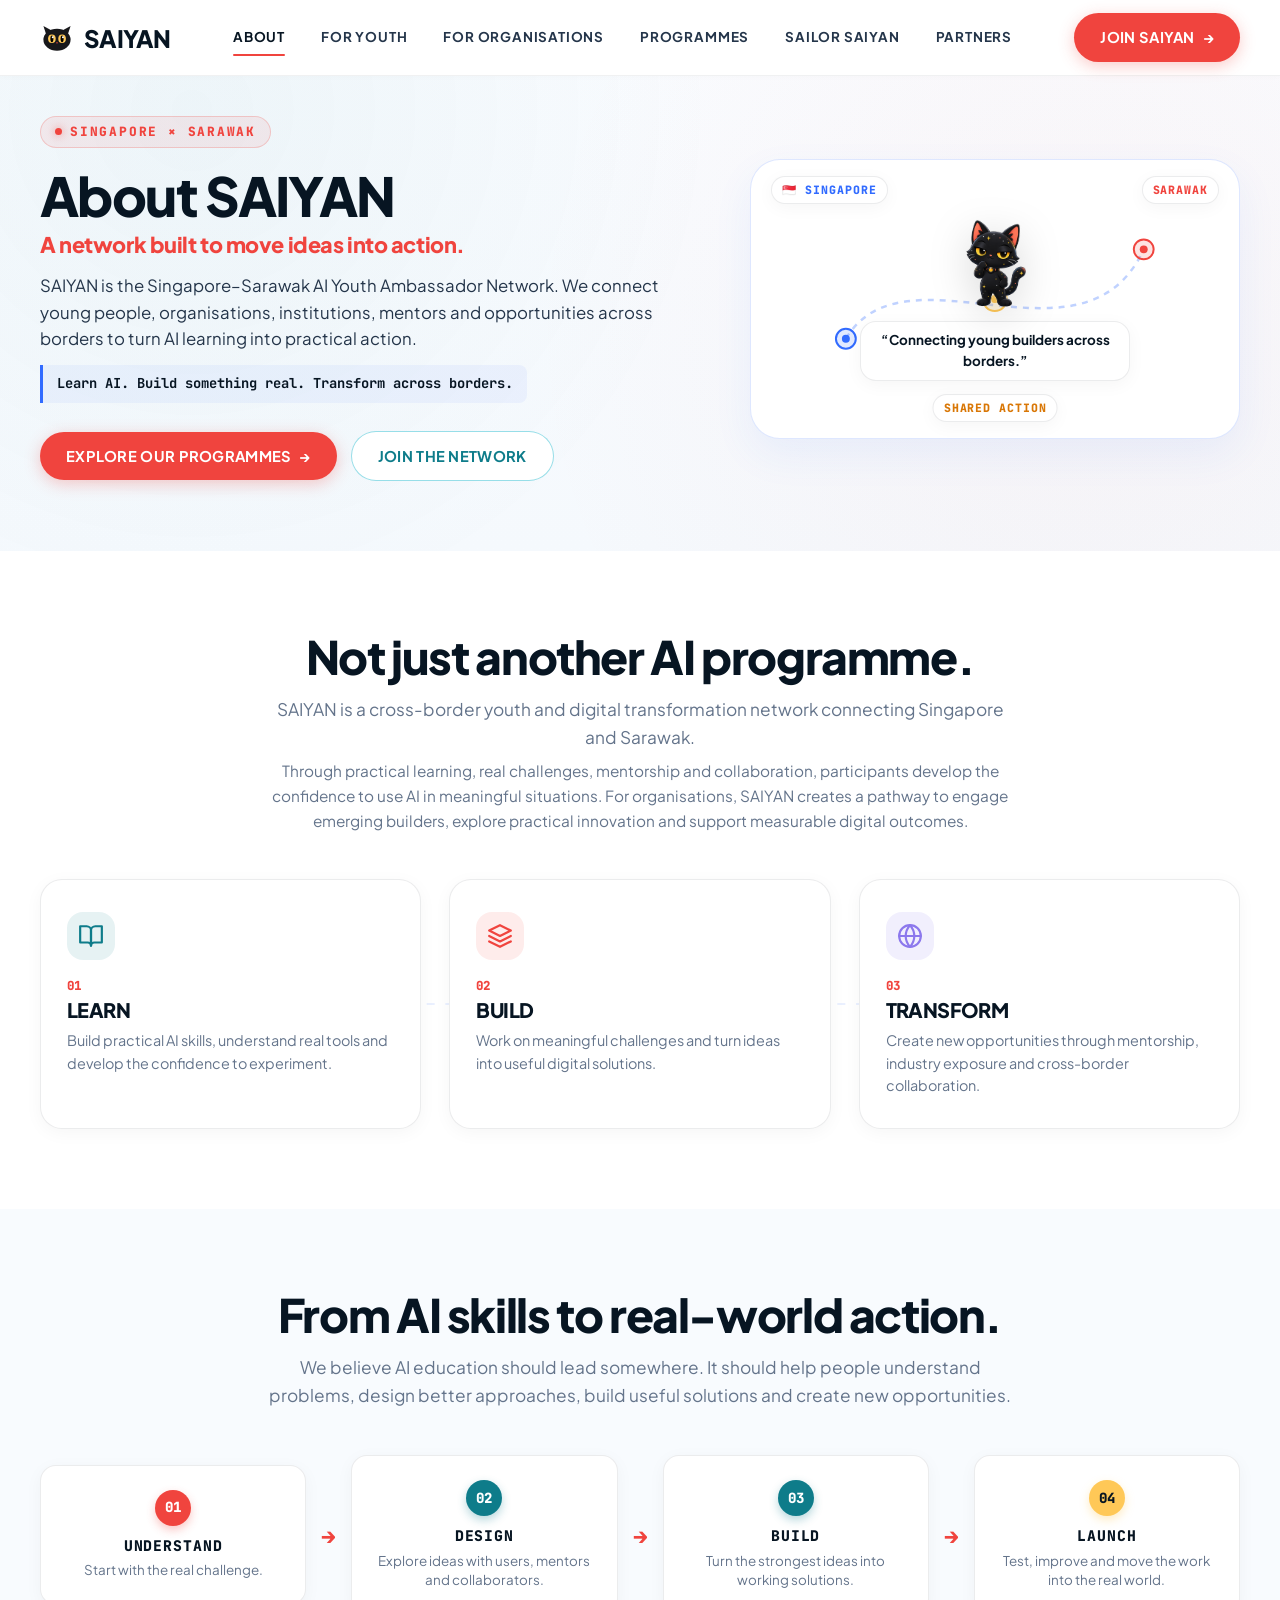
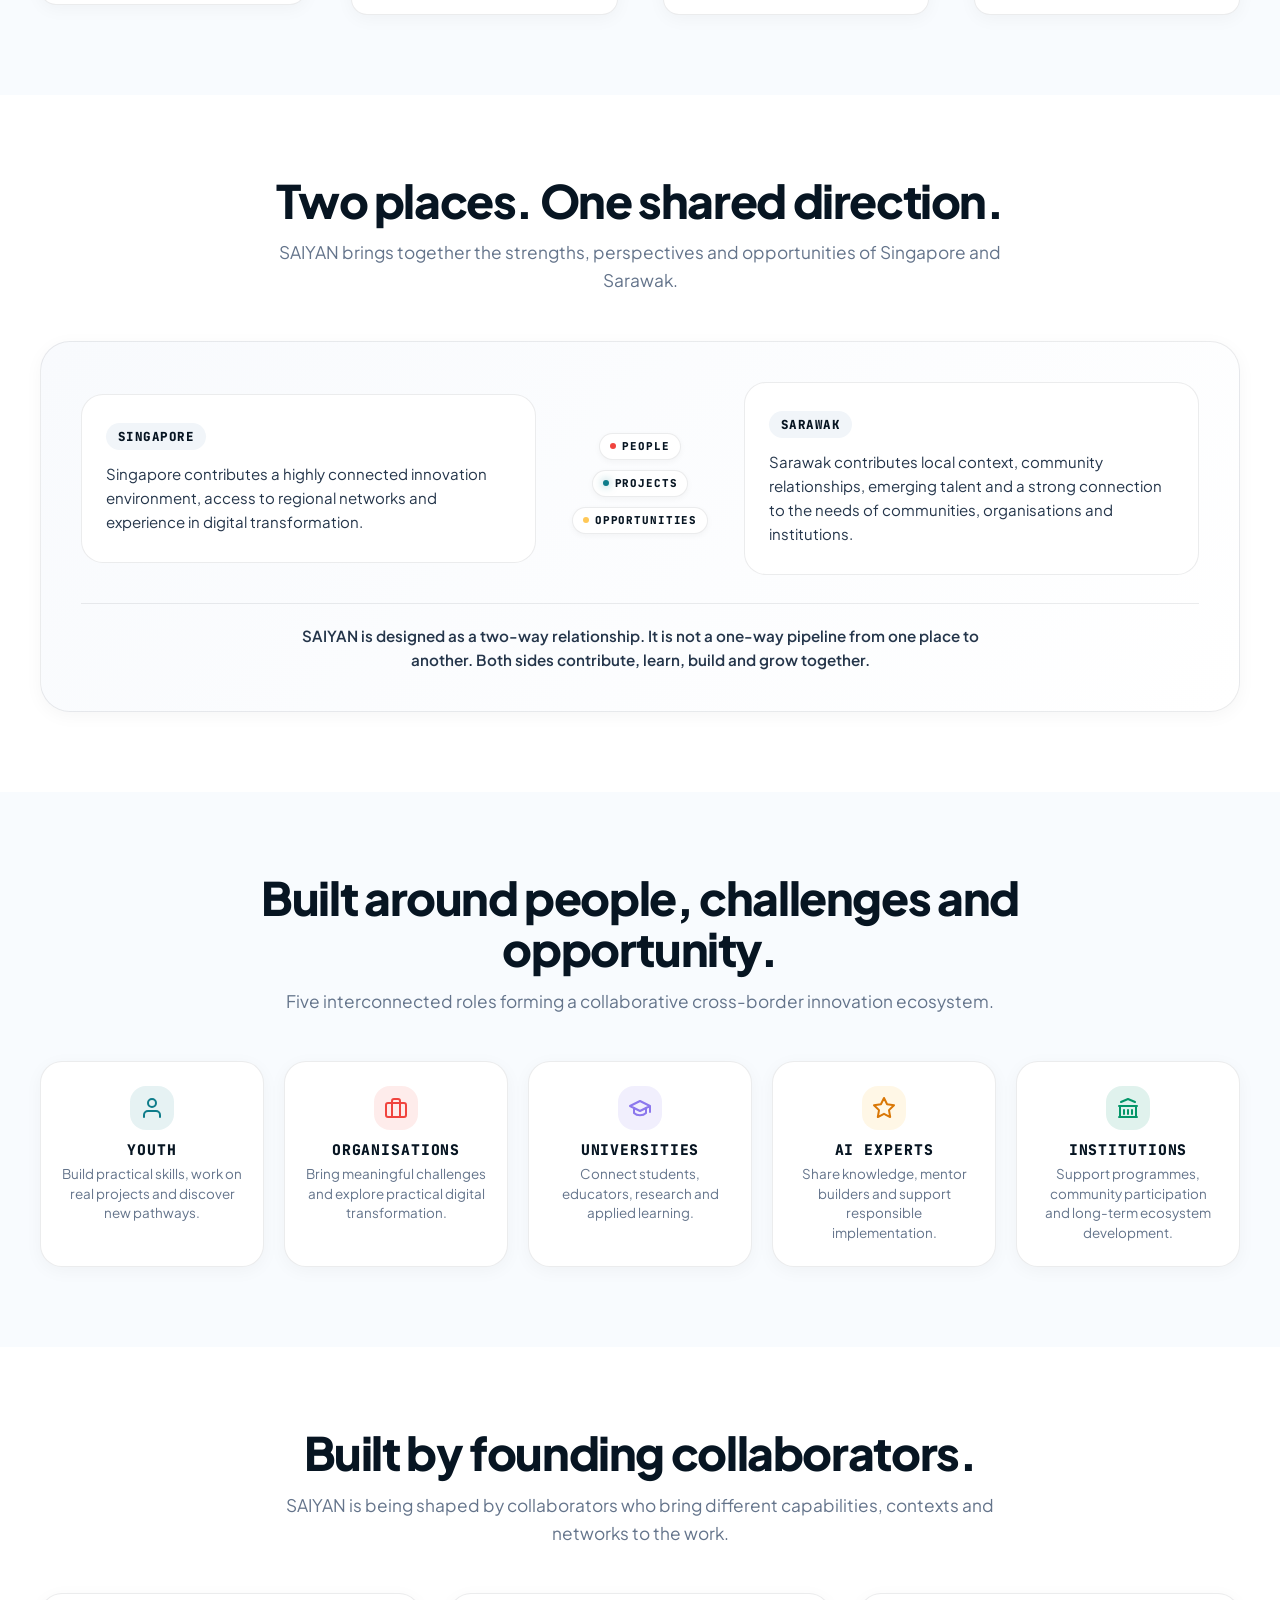
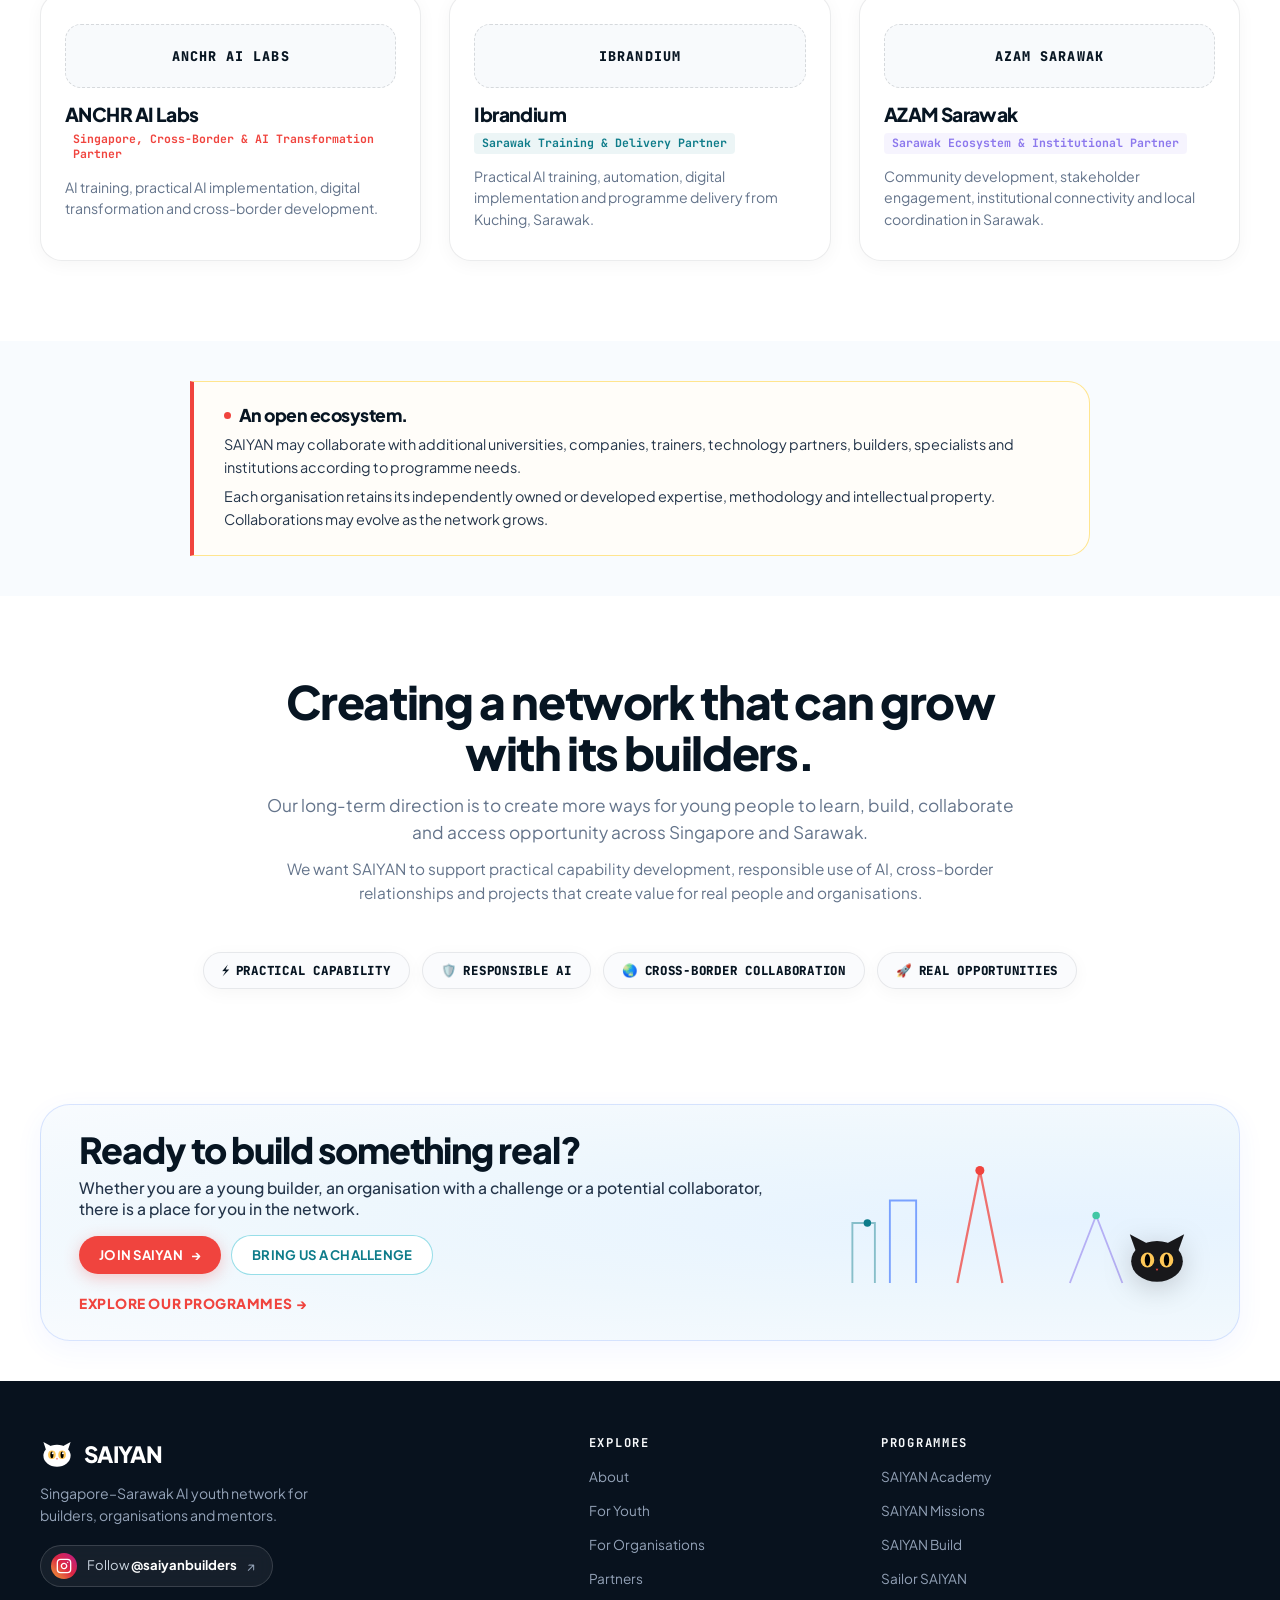
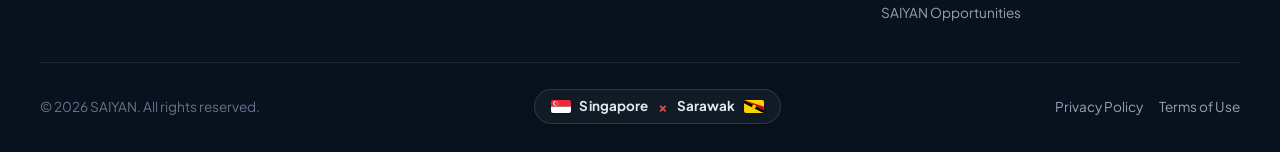
==== about.html @ 4ff48e3b "Initial commit: SAIYAN website full static pages and assets" ====
<!DOCTYPE html>
<html lang="en">
<head>
  <meta charset="UTF-8" />
  <meta name="viewport" content="width=device-width, initial-scale=1.0" />
  <title>SAIYAN | Singapore–Sarawak AI Youth Ambassador Network</title>
  <meta name="description" content="SAIYAN connects young people in Singapore and Sarawak through practical AI skills, digital transformation, real-world projects and cross-border opportunities." />
  <link rel="icon" type="image/svg+xml" href="assets/img/favicon.svg" />
  
  <!-- Fonts: Plus Jakarta Sans & JetBrains Mono -->
  <link rel="preconnect" href="https://fonts.googleapis.com" />
  <link rel="preconnect" href="https://fonts.gstatic.com" crossorigin />
  <link href="https://fonts.googleapis.com/css2?family=JetBrains+Mono:wght@500;700&family=Plus+Jakarta+Sans:wght@400;500;600;700;800;900&display=swap" rel="stylesheet" />
  
  <link rel="stylesheet" href="assets/styles.css" />
</head>
<body class="about-page-body">

  <!-- =========================================================================
       1. HEADER (Consistent with Website Navigation Rules)
       ========================================================================= -->
  <header class="site-header" role="banner">
    <div class="container header-inner">
      <!-- Brand & Mascot Logo -->
      <a href="index.html" class="brand-wrapper" aria-label="SAIYAN Homepage">
        <svg class="brand-mascot-head" viewBox="0 0 40 40" fill="none" xmlns="http://www.w3.org/2000/svg">
          <polygon points="8,18 4,6 17,13" fill="#18181b"/>
          <polygon points="32,18 36,6 23,13" fill="#18181b"/>
          <ellipse cx="20" cy="22" rx="16" ry="13" fill="#18181b"/>
          <ellipse cx="14" cy="21" rx="4.5" ry="5" fill="#FFC857"/>
          <ellipse cx="14" cy="21" rx="1.8" ry="4" fill="#000000"/>
          <ellipse cx="26" cy="21" rx="4.5" ry="5" fill="#FFC857"/>
          <ellipse cx="26" cy="21" rx="1.8" ry="4" fill="#000000"/>
          <circle cx="15" cy="19" r="1.2" fill="#ffffff"/>
          <circle cx="27" cy="19" r="1.2" fill="#ffffff"/>
          <polygon points="19,25 21,25 20,27" fill="#F0443E"/>
        </svg>
        <span class="brand-title">SAIYAN</span>
      </a>

      <!-- Navigation Links with Active Indicator for ABOUT -->
      <!-- Desktop Navigation Links in exact order -->
      <nav class="main-nav" role="navigation" aria-label="Main Navigation">
        <a href="about.html" class="nav-link active">ABOUT</a>
        <a href="youth.html" class="nav-link">FOR YOUTH</a>
        <a href="organisations.html" class="nav-link">FOR ORGANISATIONS</a>
        <a href="programmes.html" class="nav-link">PROGRAMMES</a>
        <a href="sailor-saiyan.html" class="nav-link">SAILOR SAIYAN</a>
        <a href="index.html#partners" class="nav-link">PARTNERS</a>
      </nav>

      <!-- Right Header Action -->
      <div class="header-action">
        <a href="join.html" class="btn btn-coral">
          <span>JOIN SAIYAN</span>
          <span>→</span>
        </a>
      </div>
    </div>
  </header>

  <main id="main-content">
    
    <!-- =======================================================================
         1. HERO SECTION
         ======================================================================= -->
    <section class="about-hero-section">
      <div class="about-hero-ambient" aria-hidden="true"></div>

      <div class="container">
        <div class="about-hero-layout">
          <!-- Text Content -->
          <div class="about-hero-text">
            <div class="join-eyebrow eyebrow-coral">
              <span class="eyebrow-dot"></span>
              <span>SINGAPORE × SARAWAK</span>
            </div>

            <h1 class="about-hero-heading">About SAIYAN</h1>
            <h2 class="about-hero-subheading">A network built to move ideas into action.</h2>

            <p class="about-hero-lead">
              SAIYAN is the Singapore–Sarawak AI Youth Ambassador Network. We connect young people, organisations, institutions, mentors and opportunities across borders to turn AI learning into practical action.
            </p>

            <p class="about-hero-tagline">
              Learn AI. Build something real. Transform across borders.
            </p>

            <div class="about-hero-actions">
              <a href="programmes.html" class="btn btn-coral">
                <span>EXPLORE OUR PROGRAMMES</span>
                <span>→</span>
              </a>
              <a href="join.html" class="btn btn-cyan">
                <span>JOIN THE NETWORK</span>
              </a>
            </div>
          </div>

          <!-- Hero Visual: Singapore to Sarawak Journey Route & Mascot -->
          <div class="about-hero-visual-slot">
            <div class="about-visual-card">
              <svg class="about-hero-route-svg" viewBox="0 0 460 280" fill="none" aria-hidden="true">
                <path d="M 80 180 C 140 80, 320 220, 380 90" stroke="rgba(49, 107, 255, 0.3)" stroke-width="2.5" stroke-dasharray="6 6"/>
                <circle cx="80" cy="180" r="10" fill="#316BFF" fill-opacity="0.15" stroke="#316BFF" stroke-width="2"/>
                <circle cx="80" cy="180" r="4" fill="#316BFF"/>
                
                <circle cx="230" cy="140" r="12" fill="#FFC857" fill-opacity="0.2" stroke="#FFC857" stroke-width="2"/>
                <circle cx="230" cy="140" r="4" fill="#FFC857"/>

                <circle cx="380" cy="90" r="10" fill="#F0443E" fill-opacity="0.15" stroke="#F0443E" stroke-width="2"/>
                <circle cx="380" cy="90" r="4" fill="#F0443E"/>
              </svg>

              <div class="about-mascot-guide" title="Usei Usei Cat">
                <img src="assets/img/usei_usei_cat_transparent.png" alt="Usei Usei Cat Mascot" class="about-mascot-img" />
                <div class="about-mascot-bubble">
                  “Connecting young builders across borders.”
                </div>
              </div>

              <div class="about-node-pill pill-left">🇸🇬 SINGAPORE</div>
              <div class="about-node-pill pill-center">SHARED ACTION</div>
              <div class="about-node-pill pill-right">SARAWAK</div>
            </div>
          </div>
        </div>
      </div>
    </section>

    <!-- =======================================================================
         2. WHAT IS SAIYAN? (Three Connected Editorial Blocks)
         ======================================================================= -->
    <section class="about-section bg-white" id="what-is-saiyan">
      <div class="container">
        <div class="section-header">
          <h2 class="section-title">Not just another AI programme.</h2>
          <div class="section-desc-group">
            <p class="section-subtitle">
              SAIYAN is a cross-border youth and digital transformation network connecting Singapore and Sarawak.
            </p>
            <p class="section-subtitle-secondary">
              Through practical learning, real challenges, mentorship and collaboration, participants develop the confidence to use AI in meaningful situations. For organisations, SAIYAN creates a pathway to engage emerging builders, explore practical innovation and support measurable digital outcomes.
            </p>
          </div>
        </div>

        <div class="three-pillars-wrapper">
          <svg class="three-pillars-route-svg" viewBox="0 0 900 80" preserveAspectRatio="none" aria-hidden="true">
            <path d="M 150 40 L 750 40" stroke="rgba(49, 107, 255, 0.2)" stroke-width="2" stroke-dasharray="6 8"/>
          </svg>

          <div class="three-pillars-grid">
            <!-- 1. LEARN -->
            <div class="pillar-block-card">
              <div class="pillar-line-icon icon-cyan">
                <svg viewBox="0 0 24 24" width="26" height="26" fill="none" stroke="#0E7C8A" stroke-width="2" stroke-linecap="round" stroke-linejoin="round">
                  <path d="M2 3h6a4 4 0 0 1 4 4v14a3 3 0 0 0-3-3H2z"></path>
                  <path d="M22 3h-6a4 4 0 0 0-4 4v14a3 3 0 0 1 3-3h7z"></path>
                </svg>
              </div>
              <span class="pillar-label">01</span>
              <h3 class="pillar-title">LEARN</h3>
              <p class="pillar-desc">
                Build practical AI skills, understand real tools and develop the confidence to experiment.
              </p>
            </div>

            <!-- 2. BUILD -->
            <div class="pillar-block-card">
              <div class="pillar-line-icon icon-coral">
                <svg viewBox="0 0 24 24" width="26" height="26" fill="none" stroke="#F0443E" stroke-width="2" stroke-linecap="round" stroke-linejoin="round">
                  <polygon points="12 2 2 7 12 12 22 7 12 2"></polygon>
                  <polyline points="2 17 12 22 22 17"></polyline>
                  <polyline points="2 12 12 17 22 12"></polyline>
                </svg>
              </div>
              <span class="pillar-label">02</span>
              <h3 class="pillar-title">BUILD</h3>
              <p class="pillar-desc">
                Work on meaningful challenges and turn ideas into useful digital solutions.
              </p>
            </div>

            <!-- 3. TRANSFORM -->
            <div class="pillar-block-card">
              <div class="pillar-line-icon icon-purple">
                <svg viewBox="0 0 24 24" width="26" height="26" fill="none" stroke="#8C78ED" stroke-width="2" stroke-linecap="round" stroke-linejoin="round">
                  <circle cx="12" cy="12" r="10"></circle>
                  <line x1="2" y1="12" x2="22" y2="12"></line>
                  <path d="M12 2a15.3 15.3 0 0 1 4 10 15.3 15.3 0 0 1-4 10 15.3 15.3 0 0 1-4-10 15.3 15.3 0 0 1 4-10z"></path>
                </svg>
              </div>
              <span class="pillar-label">03</span>
              <h3 class="pillar-title">TRANSFORM</h3>
              <p class="pillar-desc">
                Create new opportunities through mentorship, industry exposure and cross-border collaboration.
              </p>
            </div>
          </div>
        </div>
      </div>
    </section>

    <!-- =======================================================================
         3. OUR PHILOSOPHY (From AI skills to real-world action)
         ======================================================================= -->
    <section class="about-section bg-soft-blue" id="philosophy">
      <div class="container">
        <div class="section-header">
          <h2 class="section-title">From AI skills to real-world action.</h2>
          <p class="section-subtitle">
            We believe AI education should lead somewhere. It should help people understand problems, design better approaches, build useful solutions and create new opportunities.
          </p>
        </div>

        <div class="philosophy-process-row">
          <!-- Step 1 -->
          <div class="phil-step-box">
            <div class="phil-step-node node-coral">01</div>
            <h3 class="phil-step-name">UNDERSTAND</h3>
            <p class="phil-step-text">Start with the real challenge.</p>
          </div>
          <div class="phil-arrow" aria-hidden="true">→</div>

          <!-- Step 2 -->
          <div class="phil-step-box">
            <div class="phil-step-node node-cyan">02</div>
            <h3 class="phil-step-name">DESIGN</h3>
            <p class="phil-step-text">Explore ideas with users, mentors and collaborators.</p>
          </div>
          <div class="phil-arrow" aria-hidden="true">→</div>

          <!-- Step 3 -->
          <div class="phil-step-box">
            <div class="phil-step-node node-cyan">03</div>
            <h3 class="phil-step-name">BUILD</h3>
            <p class="phil-step-text">Turn the strongest ideas into working solutions.</p>
          </div>
          <div class="phil-arrow" aria-hidden="true">→</div>

          <!-- Step 4 -->
          <div class="phil-step-box">
            <div class="phil-step-node node-yellow">04</div>
            <h3 class="phil-step-name">LAUNCH</h3>
            <p class="phil-step-text">Test, improve and move the work into the real world.</p>
          </div>
        </div>
      </div>
    </section>

    <!-- =======================================================================
         4. SINGAPORE × SARAWAK (Two places. One shared direction.)
         ======================================================================= -->
    <section class="about-section bg-white" id="bilateral">
      <div class="container">
        <div class="section-header">
          <h2 class="section-title">Two places. One shared direction.</h2>
          <p class="section-subtitle">
            SAIYAN brings together the strengths, perspectives and opportunities of Singapore and Sarawak.
          </p>
        </div>

        <div class="bilateral-comparison-card">
          <div class="bilateral-grid-columns">
            <!-- Singapore Side -->
            <div class="bilateral-region-panel">
              <div class="region-header-pill">SINGAPORE</div>
              <p class="region-desc">
                Singapore contributes a highly connected innovation environment, access to regional networks and experience in digital transformation.
              </p>
            </div>

            <!-- Middle Connected Route & Nodes -->
            <div class="bilateral-shared-connector">
              <div class="shared-nodes-line"></div>
              <div class="shared-node-item">
                <span class="shared-dot dot-coral"></span>
                <span class="shared-text">PEOPLE</span>
              </div>
              <div class="shared-node-item">
                <span class="shared-dot dot-cyan"></span>
                <span class="shared-text">PROJECTS</span>
              </div>
              <div class="shared-node-item">
                <span class="shared-dot dot-yellow"></span>
                <span class="shared-text">OPPORTUNITIES</span>
              </div>
            </div>

            <!-- Sarawak Side -->
            <div class="bilateral-region-panel">
              <div class="region-header-pill">SARAWAK</div>
              <p class="region-desc">
                Sarawak contributes local context, community relationships, emerging talent and a strong connection to the needs of communities, organisations and institutions.
              </p>
            </div>
          </div>

          <div class="bilateral-equality-footer">
            <p>
              SAIYAN is designed as a two-way relationship. It is not a one-way pipeline from one place to another. Both sides contribute, learn, build and grow together.
            </p>
          </div>
        </div>
      </div>
    </section>

    <!-- =======================================================================
         5. HOW THE NETWORK WORKS (Five Ecosystem Roles)
         ======================================================================= -->
    <section class="about-section bg-soft-blue" id="ecosystem">
      <div class="container">
        <div class="section-header">
          <h2 class="section-title">Built around people, challenges and opportunity.</h2>
          <p class="section-subtitle">Five interconnected roles forming a collaborative cross-border innovation ecosystem.</p>
        </div>

        <div class="ecosystem-five-grid">
          <!-- 1. YOUTH -->
          <div class="ecosystem-role-card">
            <div class="eco-icon-wrap icon-cyan">
              <svg viewBox="0 0 24 24" width="24" height="24" fill="none" stroke="#0E7C8A" stroke-width="2" stroke-linecap="round" stroke-linejoin="round">
                <path d="M20 21v-2a4 4 0 0 0-4-4H8a4 4 0 0 0-4 4v2"></path>
                <circle cx="12" cy="7" r="4"></circle>
              </svg>
            </div>
            <h3 class="eco-role-title">YOUTH</h3>
            <p class="eco-role-desc">Build practical skills, work on real projects and discover new pathways.</p>
          </div>

          <!-- 2. ORGANISATIONS -->
          <div class="ecosystem-role-card">
            <div class="eco-icon-wrap icon-coral">
              <svg viewBox="0 0 24 24" width="24" height="24" fill="none" stroke="#F0443E" stroke-width="2" stroke-linecap="round" stroke-linejoin="round">
                <rect x="2" y="7" width="20" height="14" rx="2" ry="2"></rect>
                <path d="M16 21V5a2 2 0 0 0-2-2h-4a2 2 0 0 0-2 2v16"></path>
              </svg>
            </div>
            <h3 class="eco-role-title">ORGANISATIONS</h3>
            <p class="eco-role-desc">Bring meaningful challenges and explore practical digital transformation.</p>
          </div>

          <!-- 3. UNIVERSITIES -->
          <div class="ecosystem-role-card">
            <div class="eco-icon-wrap icon-purple">
              <svg viewBox="0 0 24 24" width="24" height="24" fill="none" stroke="#8C78ED" stroke-width="2" stroke-linecap="round" stroke-linejoin="round">
                <path d="M22 10v6M2 10l10-5 10 5-10 5z"></path>
                <path d="M6 12v5c3 3 9 3 12 0v-5"></path>
              </svg>
            </div>
            <h3 class="eco-role-title">UNIVERSITIES</h3>
            <p class="eco-role-desc">Connect students, educators, research and applied learning.</p>
          </div>

          <!-- 4. AI EXPERTS -->
          <div class="ecosystem-role-card">
            <div class="eco-icon-wrap icon-yellow">
              <svg viewBox="0 0 24 24" width="24" height="24" fill="none" stroke="#D97706" stroke-width="2" stroke-linecap="round" stroke-linejoin="round">
                <polygon points="12 2 15.09 8.26 22 9.27 17 14.14 18.18 21.02 12 17.77 5.82 21.02 7 14.14 2 9.27 8.91 8.26 12 2"></polygon>
              </svg>
            </div>
            <h3 class="eco-role-title">AI EXPERTS</h3>
            <p class="eco-role-desc">Share knowledge, mentor builders and support responsible implementation.</p>
          </div>

          <!-- 5. INSTITUTIONS -->
          <div class="ecosystem-role-card">
            <div class="eco-icon-wrap icon-green">
              <svg viewBox="0 0 24 24" width="24" height="24" fill="none" stroke="#059669" stroke-width="2" stroke-linecap="round" stroke-linejoin="round">
                <path d="M3 21h18M3 10h18M5 6l7-3 7 3M4 10v11M20 10v11M8 14v4M12 14v4M16 14v4"></path>
              </svg>
            </div>
            <h3 class="eco-role-title">INSTITUTIONS</h3>
            <p class="eco-role-desc">Support programmes, community participation and long-term ecosystem development.</p>
          </div>
        </div>
      </div>
    </section>

    <!-- =======================================================================
         6. FOUNDING COLLABORATORS
         ======================================================================= -->
    <section class="about-section bg-white" id="collaborators">
      <div class="container">
        <div class="section-header">
          <h2 class="section-title">Built by founding collaborators.</h2>
          <p class="section-subtitle">
            SAIYAN is being shaped by collaborators who bring different capabilities, contexts and networks to the work.
          </p>
        </div>

        <div class="collaborators-triad-grid">
          <!-- Collaborator 1: ANCHR AI Labs -->
          <div class="collaborator-card">
            <div class="collab-logo-slot">
              <div class="collab-logo-box">
                <span class="collab-logo-placeholder">ANCHR AI LABS</span>
              </div>
            </div>
            <div class="collab-content">
              <h3 class="collab-name">ANCHR AI Labs</h3>
              <span class="collab-role-tag tag-sg">Singapore, Cross-Border & AI Transformation Partner</span>
              <p class="collab-desc">
                AI training, practical AI implementation, digital transformation and cross-border development.
              </p>
            </div>
          </div>

          <!-- Collaborator 2: Ibrandium -->
          <div class="collaborator-card">
            <div class="collab-logo-slot">
              <div class="collab-logo-box">
                <span class="collab-logo-placeholder">IBRANDIUM</span>
              </div>
            </div>
            <div class="collab-content">
              <h3 class="collab-name">Ibrandium</h3>
              <span class="collab-role-tag tag-kch">Sarawak Training & Delivery Partner</span>
              <p class="collab-desc">
                Practical AI training, automation, digital implementation and programme delivery from Kuching, Sarawak.
              </p>
            </div>
          </div>

          <!-- Collaborator 3: AZAM Sarawak -->
          <div class="collaborator-card">
            <div class="collab-logo-slot">
              <div class="collab-logo-box">
                <span class="collab-logo-placeholder">AZAM SARAWAK</span>
              </div>
            </div>
            <div class="collab-content">
              <h3 class="collab-name">AZAM Sarawak</h3>
              <span class="collab-role-tag tag-azam">Sarawak Ecosystem & Institutional Partner</span>
              <p class="collab-desc">
                Community development, stakeholder engagement, institutional connectivity and local coordination in Sarawak.
              </p>
            </div>
          </div>
        </div>
      </div>
    </section>

    <!-- =======================================================================
         7. OPEN ECOSYSTEM STATEMENT
         ======================================================================= -->
    <section class="about-section bg-soft-blue" style="padding: 40px 0;" id="open-ecosystem">
      <div class="container">
        <div class="open-ecosystem-panel">
          <div class="open-eco-header">
            <span class="open-eco-dot"></span>
            <h3 class="open-eco-title">An open ecosystem.</h3>
          </div>
          <div class="open-eco-body">
            <p>
              SAIYAN may collaborate with additional universities, companies, trainers, technology partners, builders, specialists and institutions according to programme needs.
            </p>
            <p>
              Each organisation retains its independently owned or developed expertise, methodology and intellectual property. Collaborations may evolve as the network grows.
            </p>
          </div>
        </div>
      </div>
    </section>

    <!-- =======================================================================
         8. LONG-TERM DIRECTION
         ======================================================================= -->
    <section class="about-section bg-white" id="direction">
      <div class="container">
        <div class="section-header">
          <h2 class="section-title">Creating a network that can grow with its builders.</h2>
          <p class="section-subtitle">
            Our long-term direction is to create more ways for young people to learn, build, collaborate and access opportunity across Singapore and Sarawak.
          </p>
          <p class="section-subtitle-secondary" style="margin-top: 10px;">
            We want SAIYAN to support practical capability development, responsible use of AI, cross-border relationships and projects that create value for real people and organisations.
          </p>
        </div>

        <div class="direction-tags-row">
          <div class="direction-pill"><span>⚡</span> PRACTICAL CAPABILITY</div>
          <div class="direction-pill"><span>🛡️</span> RESPONSIBLE AI</div>
          <div class="direction-pill"><span>🌏</span> CROSS-BORDER COLLABORATION</div>
          <div class="direction-pill"><span>🚀</span> REAL OPPORTUNITIES</div>
        </div>
      </div>
    </section>

    <!-- =======================================================================
         9. FINAL CTA SECTION
         ======================================================================= -->
    <section class="final-cta-section" id="final-cta" style="padding: 35px 0 40px;">
      <div class="container">
        <div class="final-cta-card">
          <div class="final-cta-content">
            <h2 class="final-cta-title">
              Ready to build something real?
            </h2>
            <p class="final-cta-subline">
              Whether you are a young builder, an organisation with a challenge or a potential collaborator, there is a place for you in the network.
            </p>

            <div class="final-cta-buttons">
              <a href="join.html" class="btn btn-coral">
                <span>JOIN SAIYAN</span>
                <span>→</span>
              </a>
              <a href="organisations.html#challenge" class="btn btn-cyan">
                <span>BRING US A CHALLENGE</span>
              </a>
            </div>

            <div style="margin-top: 16px;">
              <a href="programmes.html" class="cta-tertiary-link">
                <span>EXPLORE OUR PROGRAMMES</span>
                <span>→</span>
              </a>
            </div>
          </div>

          <div class="cta-visual-showcase">
            <div class="cta-illustration-frame">
              <svg class="cta-network-skyline-vector" viewBox="0 0 460 200" fill="none" xmlns="http://www.w3.org/2000/svg">
                <path d="M 40 180 L 40 100 L 70 100 L 70 180" stroke="#0E7C8A" stroke-width="2.5" opacity="0.45"/>
                <path d="M 90 180 L 90 70 L 125 70 L 125 180" stroke="#316BFF" stroke-width="2.5" opacity="0.6"/>
                <path d="M 180 180 L 210 30 L 240 180" stroke="#F0443E" stroke-width="3" opacity="0.75"/>
                <path d="M 330 180 L 365 90 L 400 180" stroke="#8C78ED" stroke-width="2.5" opacity="0.55"/>
                <circle cx="60" cy="100" r="5" fill="#0E7C8A"/>
                <circle cx="210" cy="30" r="6" fill="#F0443E"/>
                <circle cx="365" cy="90" r="5" fill="#42C7A5"/>
              </svg>

              <div class="cta-mascot-duo" title="Usei Usei Cat">
                <svg viewBox="0 0 100 100" fill="none">
                  <polygon points="20,40 10,12 40,28" fill="#18181b"/>
                  <polygon points="80,40 90,12 60,28" fill="#18181b"/>
                  <ellipse cx="50" cy="52" rx="38" ry="30" fill="#18181b"/>
                  <ellipse cx="36" cy="50" rx="10" ry="11" fill="#FFC857"/>
                  <ellipse cx="36" cy="50" rx="4" ry="9" fill="#000000"/>
                  <ellipse cx="64" cy="50" rx="10" ry="11" fill="#FFC857"/>
                  <ellipse cx="64" cy="50" rx="4" ry="9" fill="#000000"/>
                  <polygon points="48,63 52,63 50,66" fill="#F0443E"/>
                </svg>
              </div>
            </div>
          </div>
        </div>
      </div>
    </section>

  </main>

  <!-- =========================================================================
       10. SITE FOOTER (Consistent across all pages)
       ========================================================================= -->
  <footer class="site-footer" role="contentinfo">
    <div class="container" style="position:relative; z-index:10;">
      <div class="footer-top">
        <div class="footer-brand-column">
          <a href="index.html" class="brand-wrapper" style="margin-bottom:12px; display:inline-flex;" aria-label="SAIYAN Homepage">
            <svg class="brand-mascot-head" viewBox="0 0 40 40" fill="none">
              <polygon points="8,18 4,6 17,13" fill="#ffffff"/>
              <polygon points="32,18 36,6 23,13" fill="#ffffff"/>
              <ellipse cx="20" cy="22" rx="16" ry="13" fill="#ffffff"/>
              <ellipse cx="14" cy="21" rx="4.5" ry="5" fill="#FFC857"/>
              <ellipse cx="14" cy="21" rx="1.8" ry="4" fill="#000000"/>
              <ellipse cx="26" cy="21" rx="4.5" ry="5" fill="#FFC857"/>
              <ellipse cx="26" cy="21" rx="1.8" ry="4" fill="#000000"/>
              <circle cx="15" cy="19" r="1.2" fill="#ffffff"/>
              <circle cx="27" cy="19" r="1.2" fill="#ffffff"/>
              <polygon points="19,25 21,25 20,27" fill="#F0443E"/>
            </svg>
            <span class="brand-title" style="color:#FFFFFF; font-size:1.4rem;">SAIYAN</span>
          </a>
          <p class="footer-brand-desc">
            Singapore–Sarawak AI youth network for builders, organisations and mentors.
          </p>
          <div class="footer-social-wrapper">
            <a href="https://instagram.com" target="_blank" rel="noopener noreferrer" class="footer-instagram-pill" aria-label="Follow SAIYAN on Instagram @saiyanbuilders">
              <span class="ig-gradient-icon">
                <svg viewBox="0 0 24 24" width="16" height="16" fill="none" stroke="currentColor" stroke-width="2" stroke-linecap="round" stroke-linejoin="round">
                  <rect x="2" y="2" width="20" height="20" rx="5" ry="5"></rect>
                  <path d="M16 11.37A4 4 0 1 1 12.63 8 4 4 0 0 1 16 11.37z"></path>
                  <line x1="17.5" y1="6.5" x2="17.51" y2="6.5"></line>
                </svg>
              </span>
              <span class="ig-label">Follow <strong style="color:#FFFFFF;">@saiyanbuilders</strong></span>
              <span class="ig-arrow">↗</span>
            </a>
          </div>
        </div>

        <div>
          <h4 class="footer-heading">EXPLORE</h4>
          <ul class="footer-links">
            <li><a href="about.html">About</a></li>
            <li><a href="youth.html">For Youth</a></li>
            <li><a href="organisations.html">For Organisations</a></li>
            <li><a href="index.html#partners">Partners</a></li>
          </ul>
        </div>

        <div>
          <h4 class="footer-heading">PROGRAMMES</h4>
          <ul class="footer-links">
            <li><a href="programmes.html">SAIYAN Academy</a></li>
            <li><a href="programmes.html">SAIYAN Missions</a></li>
            <li><a href="programmes.html">SAIYAN Build</a></li>
            <li><a href="programmes.html">Sailor SAIYAN</a></li>
            <li><a href="programmes.html">SAIYAN Opportunities</a></li>
          </ul>
        </div>
      </div>

      <div class="footer-bottom">
        <div class="footer-copyright">&copy; 2026 SAIYAN. All rights reserved.</div>
        <div class="footer-region-badge">
          <!-- Singapore National Flag -->
          <svg class="flag-svg" viewBox="0 0 24 16" width="20" height="13.3" fill="none" xmlns="http://www.w3.org/2000/svg">
            <rect width="24" height="8" fill="#ED2939"/>
            <rect y="8" width="24" height="8" fill="#FFFFFF"/>
            <circle cx="5.5" cy="4" r="2.8" fill="#FFFFFF"/>
            <circle cx="6.5" cy="4" r="2.5" fill="#ED2939"/>
            <circle cx="8" cy="2.5" r="0.4" fill="#FFFFFF"/>
            <circle cx="9" cy="3.5" r="0.4" fill="#FFFFFF"/>
            <circle cx="8.6" cy="4.8" r="0.4" fill="#FFFFFF"/>
            <circle cx="7.4" cy="4.8" r="0.4" fill="#FFFFFF"/>
            <circle cx="7" cy="3.5" r="0.4" fill="#FFFFFF"/>
          </svg>
          <span class="region-text">Singapore</span>
          <span class="region-cross">×</span>
          <span class="region-text">Sarawak</span>
          <!-- Official Sarawak State Flag -->
          <svg class="flag-svg" viewBox="0 0 24 16" width="20" height="13.3" fill="none" xmlns="http://www.w3.org/2000/svg">
            <rect width="24" height="16" fill="#FFD100"/>
            <polygon points="0,0 24,12 24,16 0,4" fill="#000000"/>
            <polygon points="0,0 24,12 24,8 0,0" fill="#D90000"/>
            <circle cx="12" cy="8" r="2.2" fill="#FFD100"/>
            <path d="M 12 5.6 L 12.6 7.2 L 14.2 6.8 L 13.2 8.1 L 14.4 9.3 L 12.8 9.5 L 12 11 L 11.2 9.5 L 9.6 9.3 L 10.8 8.1 L 9.8 6.8 L 11.4 7.2 Z" fill="#FFD100"/>
          </svg>
        </div>
        <div class="footer-legal-links">
          <a href="privacy.html">Privacy Policy</a>
          <a href="terms.html">Terms of Use</a>
        </div>
      </div>
    </div>
  </footer>

</body>
</html>
---- assets/styles.css ----
/* ==========================================================================
   SAIYAN — Singapore-Sarawak AI Youth Ambassador Network
   Complete Master Stylesheet
   ========================================================================== */

:root {
  /* Backgrounds */
  --bg-ivory: #FFFDF8;
  --bg-hero-ivory: #FFFDF8;
  --bg-white: #FFFFFF;
  --bg-pale-blue: #EAF5FF;
  --bg-light-blue: #F3F9FF;
  
  /* Typography Colours */
  --text-deep-navy: #071522;
  --text-secondary-navy: #24354A;
  --text-muted: #64748B;
  --text-light-muted: #94A3B8;

  /* Accents */
  --accent-coral: #F0443E;
  --accent-orange: #FF7548;
  --accent-yellow: #FFC857;
  --accent-mint: #42C7A5;
  --accent-cyan: #0E7C8A;
  --accent-cyan-bright: #52C9D9;
  --accent-lavender: #8C78ED;
  --accent-bright-blue: #316BFF;
  --accent-dark-footer: #08121E;

  /* Elevation */
  --card-shadow-sm: 0 4px 18px rgba(7, 21, 34, 0.04);
  --card-shadow-md: 0 10px 30px rgba(7, 21, 34, 0.07);
  --card-shadow-hover: 0 18px 40px rgba(7, 21, 34, 0.11);
  --border-light: rgba(7, 21, 34, 0.08);

  /* Fonts */
  --font-sans: 'Plus Jakarta Sans', -apple-system, BlinkMacSystemFont, 'Segoe UI', Roboto, sans-serif;
  --font-mono: 'JetBrains Mono', monospace;

  /* Radii */
  --radius-sm: 8px;
  --radius-md: 16px;
  --radius-lg: 22px;
  --radius-xl: 30px;
  --radius-full: 9999px;

  /* Sizing */
  --header-height: 76px;
  --container-max: 1560px;
  --transition-fast: 0.18s cubic-bezier(0.16, 1, 0.3, 1);
  --transition-normal: 0.3s cubic-bezier(0.16, 1, 0.3, 1);
}

*, *::before, *::after {
  box-sizing: border-box;
  margin: 0;
  padding: 0;
}

html {
  scroll-behavior: smooth;
  font-size: 16px;
  background-color: var(--bg-white);
  color: var(--text-deep-navy);
  font-family: var(--font-sans);
  -webkit-font-smoothing: antialiased;
}

body {
  overflow-x: hidden;
  line-height: 1.55;
  min-height: 100vh;
  position: relative;
  background-color: var(--bg-white);
}

a {
  color: inherit;
  text-decoration: none;
  transition: all var(--transition-fast);
}

button, input, select, textarea {
  font-family: inherit;
  font-size: inherit;
}

button {
  cursor: pointer;
  border: none;
  background: none;
}

img, svg {
  display: block;
  max-width: 100%;
}

.container {
  width: 100%;
  max-width: var(--container-max);
  margin: 0 auto;
  padding: 0 40px;
}

h1, h2, h3, h4, h5, h6 {
  font-family: var(--font-sans);
  font-weight: 800;
  color: var(--text-deep-navy);
  line-height: 1.1;
  letter-spacing: -0.03em;
}

.section-eyebrow {
  font-family: var(--font-mono);
  font-size: 0.82rem;
  font-weight: 700;
  letter-spacing: 0.18em;
  text-transform: uppercase;
  color: var(--accent-coral);
  margin-bottom: 12px;
  display: flex;
  align-items: center;
  gap: 8px;
}

.section-header {
  text-align: center;
  max-width: 760px;
  margin: 0 auto 46px;
  position: relative;
  z-index: 10;
}

.section-title {
  font-size: clamp(2.2rem, 3.6vw, 2.9rem);
  font-weight: 800;
  margin-bottom: 14px;
  color: var(--text-deep-navy);
}

.section-subtitle {
  font-size: 1.08rem;
  color: var(--text-muted);
  line-height: 1.6;
  font-weight: 400;
}

/* Button System */
.btn {
  display: inline-flex;
  align-items: center;
  justify-content: center;
  gap: 8px;
  padding: 13px 26px;
  font-size: 0.92rem;
  font-weight: 700;
  letter-spacing: 0.02em;
  border-radius: var(--radius-full);
  transition: all var(--transition-fast);
  white-space: nowrap;
}

.btn:focus-visible {
  outline: 3px solid var(--accent-cyan-bright);
  outline-offset: 3px;
}

.btn-coral {
  background-color: var(--accent-coral);
  color: #FFFFFF;
  box-shadow: 0 4px 16px rgba(240, 68, 62, 0.28);
}
.btn-coral:hover {
  background-color: #df3630;
  transform: translateY(-2px);
  box-shadow: 0 7px 22px rgba(240, 68, 62, 0.38);
}

.btn-cyan {
  background-color: #FFFFFF;
  color: #0E7C8A;
  border: 1.5px solid rgba(82, 201, 217, 0.6);
}
.btn-cyan:hover {
  background-color: #F0FBFC;
  border-color: var(--accent-cyan-bright);
  color: #075E69;
  transform: translateY(-2px);
}

.btn-purple {
  background-color: #8C78ED;
  color: #FFFFFF;
  box-shadow: 0 4px 16px rgba(140, 120, 237, 0.28);
}
.btn-purple:hover {
  background-color: #7A63E3;
  transform: translateY(-2px);
}

.btn-outline {
  background-color: transparent;
  color: var(--text-secondary-navy);
  border: 1px solid var(--border-light);
}
.btn-outline:hover {
  background-color: rgba(7, 21, 34, 0.04);
  transform: translateY(-2px);
}

.btn-sm {
  padding: 8px 18px;
  font-size: 0.82rem;
}

/* ==========================================================================
   1. FLAT WHITE EDITORIAL HEADER
   ========================================================================== */
.site-header {
  position: fixed;
  top: 0;
  left: 0;
  right: 0;
  height: var(--header-height);
  z-index: 1000;
  background-color: #FFFFFF;
  border-bottom: 1px solid rgba(7, 21, 34, 0.06);
  box-shadow: 0 1px 6px rgba(7, 21, 34, 0.02);
}

.header-inner {
  display: flex;
  align-items: center;
  justify-content: space-between;
  height: 100%;
}

.brand-wrapper {
  display: flex;
  align-items: center;
  gap: 10px;
}

.brand-mascot-head {
  width: 34px;
  height: 34px;
}

.brand-title {
  font-family: var(--font-sans);
  font-size: 1.5rem;
  font-weight: 900;
  letter-spacing: -0.03em;
  color: var(--text-deep-navy);
  line-height: 1;
}

.main-nav {
  display: flex;
  align-items: center;
  gap: 36px;
}

.nav-link {
  font-size: 0.84rem;
  font-weight: 700;
  letter-spacing: 0.06em;
  text-transform: uppercase;
  color: var(--text-secondary-navy);
  position: relative;
  padding: 8px 0;
  cursor: pointer;
}

.nav-link:hover, .nav-link.active {
  color: var(--text-deep-navy);
}

.nav-link::after {
  content: '';
  position: absolute;
  bottom: 0;
  left: 0;
  width: 0;
  height: 2px;
  background-color: var(--accent-coral);
  border-radius: 2px;
  transition: width var(--transition-fast);
}

.nav-link:hover::after, .nav-link.active::after {
  width: 100%;
}

.nav-link:focus-visible {
  outline: 2px solid var(--accent-coral);
  outline-offset: 4px;
}

.header-action {
  display: flex;
  align-items: center;
}

/* ==========================================================================
   2. UNIFIED JOURNEY SECTION (HERO + SECTION 2 WRAPPER)
   ========================================================================== */
.unified-journey-wrapper {
  position: relative;
  width: 100%;
  background-color: var(--bg-ivory);
  overflow: hidden;
}

/* Convex (凸) Crisp Clean Curved Boundary Shape */
.hero-bottom-curve-divider {
  position: absolute;
  top: 515px;
  left: 0;
  width: 100%;
  height: 90px;
  z-index: 12;
  pointer-events: none;
}

.hero-bottom-curve-divider svg {
  width: 100%;
  height: 100%;
  display: block;
}

/* Shared SVG Canvas for Continuous Route (Z-INDEX 15: Background decorative layer) */
.shared-journey-svg-canvas {
  position: absolute;
  top: 0;
  left: 0;
  width: 100%;
  height: 100%;
  pointer-events: none;
  z-index: 15;
}

/* Dotted Journey Path */
.shared-journey-path {
  fill: none;
  stroke: #7B93A8;
  stroke-width: 2.6px;
  stroke-dasharray: 6px 8px;
  transition: stroke 0.6s ease, filter 0.6s ease;
}

.shared-journey-path.route-active {
  stroke: #0E7C8A;
  stroke-width: 3.2px;
  filter: drop-shadow(0 0 8px rgba(14, 124, 138, 0.8));
}

.journey-node-dot {
  r: 6.5;
  stroke: #FFFFFF;
  stroke-width: 2.5px;
  transition: all 0.4s ease;
}

.journey-node-dot.node-glowing {
  r: 9.5;
  filter: drop-shadow(0 0 10px rgba(14, 124, 138, 0.95));
}

/* Persistent Usei Usei Cat Container */
.persistent-mascot-container {
  position: absolute;
  top: 540px;
  left: 50%;
  transform: translate(-50%, -50%);
  z-index: 40;
  pointer-events: auto;
  transition: transform 0.1s linear;
}

.hero-mascot-btn {
  position: relative;
  display: block;
  width: 78px;
  filter: drop-shadow(0 10px 18px rgba(0,0,0,0.22));
  animation: heroMascotBob 4s ease-in-out infinite alternate;
  cursor: pointer;
  transition: transform var(--transition-fast), filter var(--transition-fast);
}

.hero-mascot-btn::before {
  content: '';
  position: absolute;
  inset: -6px;
  border-radius: 50%;
  border: 2px solid var(--accent-cyan-bright);
  opacity: 0.6;
  animation: pulseInteractionRing 2.4s cubic-bezier(0.25, 1, 0.5, 1) infinite;
  pointer-events: none;
}

@keyframes pulseInteractionRing {
  0% { transform: scale(0.85); opacity: 0.8; }
  70% { transform: scale(1.2); opacity: 0; }
  100% { transform: scale(1.2); opacity: 0; }
}

.hero-mascot-btn:hover {
  transform: scale(1.1) rotate(3deg);
  filter: drop-shadow(0 12px 24px rgba(82, 201, 217, 0.45));
}

.hero-mascot-btn.is-bouncing {
  animation: mascotClickBounce 0.6s cubic-bezier(0.175, 0.885, 0.32, 1.275);
}

.hero-mascot-btn.is-walking {
  animation: mascotWalkBob 0.35s ease-in-out infinite alternate;
}

@keyframes mascotWalkBob {
  0% { transform: translateY(0) rotate(-4deg); }
  100% { transform: translateY(-8px) rotate(4deg); }
}

@keyframes mascotClickBounce {
  0% { transform: scale(1) translateY(0); }
  30% { transform: scale(1.25) translateY(-16px) rotate(-6deg); }
  60% { transform: scale(0.95) translateY(2px) rotate(3deg); }
  100% { transform: scale(1) translateY(0); }
}

@keyframes heroMascotBob {
  0% { transform: translateY(0); }
  100% { transform: translateY(-7px); }
}

/* Compact Mascot Speech Bubble */
.mascot-speech-bubble {
  position: absolute;
  bottom: 84px;
  left: 50%;
  transform: translateX(-50%) translateY(8px) scale(0.92);
  background: #FFFFFF;
  border-radius: var(--radius-md);
  padding: 14px 16px;
  box-shadow: 0 12px 32px rgba(7, 21, 34, 0.16);
  border: 1px solid rgba(7, 21, 34, 0.08);
  width: 224px;
  opacity: 0;
  visibility: hidden;
  transition: opacity 0.45s ease, transform 0.45s ease, visibility 0.45s ease;
  z-index: 70;
  pointer-events: none;
  text-align: center;
}

.mascot-speech-bubble.is-open {
  opacity: 1;
  visibility: visible;
  transform: translateX(-50%) translateY(0) scale(1);
  pointer-events: auto;
}

.mascot-speech-bubble::after {
  content: '';
  position: absolute;
  bottom: -8px;
  left: 50%;
  margin-left: -7px;
  width: 14px;
  height: 14px;
  background: #FFFFFF;
  border-right: 1px solid rgba(7, 21, 34, 0.08);
  border-bottom: 1px solid rgba(7, 21, 34, 0.08);
  transform: rotate(45deg);
}

.speech-bubble-text {
  font-size: 0.88rem;
  font-weight: 600;
  color: var(--text-deep-navy);
  line-height: 1.4;
  margin-bottom: 8px;
}

.speech-bubble-action {
  font-size: 0.8rem;
  font-weight: 800;
  color: var(--accent-coral);
  display: inline-flex;
  align-items: center;
  gap: 4px;
  cursor: pointer;
  background: none;
  border: none;
  padding: 0;
}

.speech-bubble-action:hover {
  text-decoration: underline;
}

/* ==========================================================================
   2A. HERO SECTION STYLES
   ========================================================================== */
.hero-section {
  position: relative;
  width: 100%;
  min-height: 560px;
  padding-top: var(--header-height);
  padding-bottom: 0;
  background: radial-gradient(ellipse at 88% 45%, #EAF5FF 0%, #FAF6EE 55%, #FFFDF8 100%);
  display: flex;
  align-items: center;
  overflow: hidden;
  z-index: 10;
}

.hero-curve-bg {
  position: absolute;
  inset: 0;
  pointer-events: none;
  background-image: radial-gradient(#d3e6fa 1.2px, transparent 1.2px);
  background-size: 32px 32px;
  opacity: 0.45;
  z-index: 2;
}

/* Left-Side Vertical Journey Route */
.hero-journey-rail {
  position: absolute;
  left: 24px;
  top: calc(var(--header-height) + 20px);
  bottom: 0;
  z-index: 30;
  display: flex;
  flex-direction: column;
  align-items: center;
  pointer-events: none;
  transition: opacity var(--transition-normal);
}

.hero-journey-label {
  font-family: var(--font-mono);
  font-size: 0.62rem;
  font-weight: 700;
  letter-spacing: 0.14em;
  text-transform: uppercase;
  writing-mode: vertical-rl;
  transform: rotate(180deg);
  color: var(--text-light-muted);
  margin-bottom: 12px;
}

.journey-node {
  width: 10px;
  height: 10px;
  border-radius: 50%;
  margin: 6px 0;
  transition: all 0.4s ease;
}

.node-coral {
  background: var(--accent-coral);
  box-shadow: 0 0 10px rgba(240, 68, 62, 0.6);
}

.node-cyan {
  background: var(--accent-cyan-bright);
  box-shadow: 0 0 10px rgba(82, 201, 217, 0.6);
}

.node-navy {
  background: rgba(7, 21, 34, 0.2);
}

.journey-line-segment {
  width: 2px;
  height: 48px;
  border-left: 2px dotted #CBD5E1;
  transition: border-color 0.4s ease;
}

.hero-layout-wrapper {
  position: relative;
  z-index: 20;
  width: 100%;
}

.hero-text-block {
  display: flex;
  flex-direction: column;
  justify-content: center;
  max-width: 580px;
  z-index: 25;
  transform: translateX(64px);
  transition: transform var(--transition-normal);
}

.hero-headline {
  font-size: clamp(3.2rem, 4.8vw, 4.6rem);
  font-weight: 900;
  line-height: 0.94;
  margin-bottom: 20px;
  color: var(--text-deep-navy);
  letter-spacing: -0.04em;
}

.hero-supporting {
  font-size: 1.22rem;
  font-weight: 600;
  color: var(--text-secondary-navy);
  margin-bottom: 6px;
  line-height: 1.35;
}

.hero-subline {
  font-size: 1.02rem;
  color: var(--accent-bright-blue);
  font-weight: 600;
  margin-bottom: 28px;
}

.hero-button-group {
  display: flex;
  flex-wrap: wrap;
  gap: 16px;
  align-items: center;
}

/* Full-Bleed Ultra-Wide Hero Visual */
.hero-visual-bleed {
  position: absolute;
  top: 0;
  right: 0;
  width: min(72vw, 1550px);
  height: 100%;
  z-index: 10;
  display: flex;
  align-items: flex-end;
  justify-content: flex-end;
  pointer-events: none;
}

.hero-visual-blend-scene {
  position: relative;
  width: 100%;
  height: 100%;
  display: flex;
  align-items: flex-end;
  justify-content: flex-end;
  -webkit-mask-image: linear-gradient(to right, transparent 0%, black 15%, black 100%);
  mask-image: linear-gradient(to right, transparent 0%, black 15%, black 100%);
}

.hero-visual-photo {
  width: 100%;
  height: 100%;
  object-fit: cover;
  object-position: bottom right;
  display: block;
}

.hero-ui-overlay-left {
  position: absolute;
  top: 95px;
  left: 20%;
  z-index: 25;
  background: rgba(255, 255, 255, 0.92);
  backdrop-filter: blur(10px);
  -webkit-backdrop-filter: blur(10px);
  border: 1px solid rgba(82, 201, 217, 0.45);
  border-radius: var(--radius-sm);
  padding: 9px 13px;
  box-shadow: 0 8px 24px rgba(7, 21, 34, 0.08);
  display: flex;
  flex-direction: column;
  gap: 4px;
  width: 120px;
}

.hero-ui-overlay-right {
  position: absolute;
  bottom: 80px;
  right: 40px;
  z-index: 25;
  background: rgba(255, 255, 255, 0.92);
  backdrop-filter: blur(10px);
  -webkit-backdrop-filter: blur(10px);
  border: 1px solid rgba(240, 68, 62, 0.35);
  border-radius: var(--radius-sm);
  padding: 9px 13px;
  box-shadow: 0 8px 24px rgba(7, 21, 34, 0.08);
  display: flex;
  flex-direction: column;
  gap: 4px;
  width: 130px;
}

.hero-ui-header {
  font-family: var(--font-mono);
  font-size: 0.68rem;
  font-weight: 700;
  text-transform: uppercase;
  color: var(--text-secondary-navy);
}

.hero-ui-bar {
  height: 4px;
  background: #E2E8F0;
  border-radius: 2px;
  overflow: hidden;
}

.hero-ui-bar-fill {
  height: 100%;
  border-radius: 2px;
}

.hero-landmark-tag-sg {
  position: absolute;
  top: 35px;
  left: 28%;
  z-index: 25;
  font-family: var(--font-mono);
  font-size: 0.74rem;
  font-weight: 700;
  letter-spacing: 0.12em;
  color: #071522;
  background: rgba(255, 255, 255, 0.92);
  padding: 4px 14px;
  border-radius: 999px;
  box-shadow: 0 4px 14px rgba(0,0,0,0.06);
  border: 1px solid rgba(49, 107, 255, 0.3);
}

.hero-landmark-tag-swk {
  position: absolute;
  top: 35px;
  right: 120px;
  z-index: 25;
  font-family: var(--font-mono);
  font-size: 0.74rem;
  font-weight: 700;
  letter-spacing: 0.12em;
  color: #071522;
  background: rgba(255, 255, 255, 0.92);
  padding: 4px 14px;
  border-radius: 999px;
  box-shadow: 0 4px 14px rgba(0,0,0,0.06);
  border: 1px solid rgba(255, 117, 72, 0.3);
}

/* ==========================================================================
   2B. SECTION 2: MORE THAN LEARNING AI
   ========================================================================== */
.more-than-section {
  padding: 40px 0 100px;
  background-color: transparent;
  position: relative;
  overflow: hidden;
  z-index: 20;
}

.more-than-bg-pattern {
  position: absolute;
  inset: 0;
  pointer-events: none;
  background-image: 
    radial-gradient(circle at 12% 18%, rgba(82, 201, 217, 0.07) 0%, transparent 45%),
    radial-gradient(circle at 85% 75%, rgba(240, 68, 62, 0.06) 0%, transparent 45%),
    radial-gradient(circle at 50% 50%, rgba(255, 200, 87, 0.05) 0%, transparent 60%);
}

.feature-cards-grid {
  display: grid;
  grid-template-columns: repeat(4, 1fr);
  gap: 24px;
  position: relative;
  z-index: 25;
  margin-top: 36px;
  align-items: stretch;
}

@media (max-width: 1120px) {
  .feature-cards-grid {
    grid-template-columns: repeat(2, 1fr);
    gap: 22px;
  }
}

@media (max-width: 640px) {
  .feature-cards-grid {
    grid-template-columns: 1fr;
    gap: 20px;
  }
}

.feature-card {
  background: #FFFFFF !important;
  border-radius: var(--radius-lg);
  padding: 16px;
  display: flex;
  flex-direction: column;
  box-shadow: 0 4px 20px rgba(7, 21, 34, 0.06);
  transition: transform var(--transition-normal), box-shadow var(--transition-normal), border-color var(--transition-normal);
  cursor: pointer;
  position: relative;
  z-index: 25;
  isolation: isolate;
  border: 1.5px solid rgba(7, 21, 34, 0.08);
  height: 100%;
}

.feature-card::before {
  content: '';
  position: absolute;
  top: 0;
  left: 20px;
  right: 20px;
  height: 3px;
  border-radius: 0 0 3px 3px;
  background-color: var(--card-accent-line, #CBD5E1);
  transition: height var(--transition-fast);
}

.feature-card:hover {
  transform: translateY(-6px);
  box-shadow: 0 16px 36px rgba(7, 21, 34, 0.12);
}

.feature-card:hover::before {
  height: 4px;
}

.card-red { 
  border-color: rgba(240, 68, 62, 0.16); 
  --card-accent-line: var(--accent-coral);
}
.card-orange { 
  border-color: rgba(255, 117, 72, 0.16); 
  --card-accent-line: var(--accent-orange);
}
.card-cyan { 
  border-color: rgba(82, 201, 217, 0.16); 
  --card-accent-line: var(--accent-cyan-bright);
}
.card-mint { 
  border-color: rgba(66, 199, 165, 0.16); 
  --card-accent-line: var(--accent-mint);
}

.feature-card-image-area {
  position: relative;
  width: 100%;
  aspect-ratio: 4 / 3;
  border-radius: calc(var(--radius-lg) - 4px);
  overflow: hidden;
  background-color: #F1F5F9;
  flex-shrink: 0;
}

.feature-card-img {
  width: 100%;
  height: 100%;
  object-fit: cover;
  object-position: center;
  transition: transform var(--transition-normal);
  display: block;
}

.feature-card:hover .feature-card-img {
  transform: scale(1.05);
}

.card-badge-circle {
  position: absolute;
  top: 12px;
  right: 12px;
  width: 32px;
  height: 32px;
  border-radius: 50%;
  background: rgba(255, 255, 255, 0.92);
  backdrop-filter: blur(8px);
  -webkit-backdrop-filter: blur(8px);
  display: grid;
  place-items: center;
  font-size: 0.95rem;
  box-shadow: 0 4px 12px rgba(7, 21, 34, 0.12);
  border: 1px solid rgba(255, 255, 255, 0.8);
  z-index: 5;
}

.feature-card-text-area {
  display: flex;
  flex-direction: column;
  padding: 20px 4px 8px 4px;
  flex-grow: 1;
}

.feature-card-title {
  font-family: var(--font-sans);
  font-size: 0.95rem;
  font-weight: 800;
  letter-spacing: 0.04em;
  text-transform: uppercase;
  color: var(--text-deep-navy);
  line-height: 1.25;
  margin-bottom: 10px;
  text-align: left;
}

.feature-card-desc {
  font-family: var(--font-sans);
  font-size: 0.88rem;
  color: var(--text-muted);
  line-height: 1.52;
  text-align: left;
  flex-grow: 1;
}

/* ==========================================================================
   3. SECTION: WHERE DO YOU BELONG? (Sky & Clouds Atmosphere Background)
   ========================================================================== */
.belong-section {
  padding: 95px 0 120px;
  background-color: #E8F4FD;
  background-image: url('../img/belong_sky_clouds_bg.png');
  background-repeat: no-repeat;
  background-position: center center;
  background-size: cover;
  position: relative;
  overflow: hidden;
  z-index: 18;
}

.belong-ambient-glow {
  position: absolute;
  inset: 0;
  pointer-events: none;
  background: 
    radial-gradient(ellipse at 50% 10%, rgba(255, 255, 255, 0.45) 0%, transparent 60%),
    linear-gradient(to bottom, rgba(255, 253, 248, 0.25) 0%, transparent 20%, transparent 80%, rgba(255, 255, 255, 0.35) 100%);
}

.belong-showcase-container {
  display: flex;
  flex-direction: column;
  gap: 24px;
  max-width: 1140px;
  margin: 0 auto;
  position: relative;
  z-index: 25;
}

.belong-row {
  display: grid;
  gap: 24px;
  width: 100%;
}

.belong-row-top {
  grid-template-columns: repeat(3, 1fr);
}

.belong-row-bottom {
  grid-template-columns: repeat(2, 1fr);
  max-width: 760px;
  margin: 0 auto;
}

@media (max-width: 960px) {
  .belong-row-top {
    grid-template-columns: repeat(2, 1fr);
  }
  .belong-row-bottom {
    grid-template-columns: repeat(2, 1fr);
    max-width: 100%;
  }
}

@media (max-width: 640px) {
  .belong-row-top,
  .belong-row-bottom {
    grid-template-columns: 1fr;
    max-width: 100%;
  }
}

.belong-card {
  background: #FFFFFF !important;
  border-radius: var(--radius-lg);
  padding: 34px 28px 30px;
  text-align: center;
  box-shadow: 0 4px 18px rgba(7, 21, 34, 0.04);
  border: 1.5px solid rgba(7, 21, 34, 0.06);
  display: flex;
  flex-direction: column;
  align-items: center;
  transition: transform var(--transition-normal), box-shadow var(--transition-normal), border-color var(--transition-normal);
  cursor: pointer;
  position: relative;
  z-index: 25;
  isolation: isolate;
  height: 100%;
  min-height: 200px;
}

.belong-card:hover {
  transform: translateY(-5px);
  box-shadow: 0 16px 36px rgba(7, 21, 34, 0.09);
  border-color: rgba(49, 107, 255, 0.25);
}

.belong-icon-circle {
  width: 56px;
  height: 56px;
  border-radius: 16px;
  display: grid;
  place-items: center;
  margin-bottom: 18px;
  font-size: 1.5rem;
  transition: transform var(--transition-fast);
  box-shadow: 0 2px 8px rgba(0,0,0,0.04);
}

.belong-card:hover .belong-icon-circle {
  transform: scale(1.08);
}

.icon-bg-blue {
  background: #EAF3FF;
  color: #316BFF;
}

.icon-bg-purple {
  background: #F4EFFF;
  color: #8C78ED;
}

.icon-bg-cyan {
  background: #E6F8FA;
  color: #0E7C8A;
}

.icon-bg-orange {
  background: #FFF2EB;
  color: #FF7548;
}

.icon-bg-navy {
  background: #E9EFF6;
  color: #071522;
}

.belong-card-title {
  font-family: var(--font-sans);
  font-size: 0.96rem;
  font-weight: 800;
  text-transform: uppercase;
  letter-spacing: 0.04em;
  margin-bottom: 10px;
  color: var(--text-deep-navy);
  line-height: 1.25;
}

.belong-card-desc {
  font-family: var(--font-sans);
  font-size: 0.88rem;
  color: var(--text-muted);
  line-height: 1.52;
  margin-bottom: 0;
  max-width: 260px;
}

/* ==========================================================================
   4. PROGRAMMES, ECOSYSTEMS, STORIES, PURPOSE, PARTNERS & FOOTER
   ========================================================================== */
/* ==========================================================================
   4. SECTION: OUR PROGRAMMES (5-Card Substantial Row & Distinctive Visuals)
   ========================================================================== */
.programmes-section {
  padding: 85px 0 95px;
  background-color: #FAFCFF;
  position: relative;
  overflow: hidden;
  z-index: 18;
}

.programmes-ambient-bg {
  position: absolute;
  inset: 0;
  pointer-events: none;
  background: 
    radial-gradient(circle at 10% 20%, rgba(82, 201, 217, 0.04) 0%, transparent 40%),
    radial-gradient(circle at 90% 80%, rgba(240, 68, 62, 0.04) 0%, transparent 40%),
    radial-gradient(circle at 50% 50%, rgba(255, 255, 255, 0.8) 0%, transparent 60%);
}

.programmes-header {
  text-align: center;
  margin-bottom: 42px;
  position: relative;
  z-index: 10;
}

.programmes-title {
  font-family: var(--font-sans);
  font-size: clamp(2.2rem, 3.6vw, 2.9rem);
  font-weight: 800;
  color: var(--text-deep-navy);
  letter-spacing: -0.03em;
  margin-bottom: 12px;
}

.programmes-title-underline {
  width: 56px;
  height: 4px;
  background: var(--accent-coral);
  border-radius: 2px;
  margin: 0 auto;
}

/* 5 Cards Row Layout */
.programmes-cards-row {
  display: grid;
  grid-template-columns: repeat(5, 1fr);
  gap: 20px;
  width: 100%;
  position: relative;
  z-index: 25;
  align-items: stretch;
}

@media (max-width: 1200px) {
  .programmes-cards-row {
    grid-template-columns: repeat(3, 1fr);
    gap: 20px;
  }
}

@media (max-width: 768px) {
  .programmes-cards-row {
    grid-template-columns: repeat(2, 1fr);
    gap: 16px;
  }
}

@media (max-width: 520px) {
  .programmes-cards-row {
    grid-template-columns: 1fr;
    gap: 16px;
  }
}

/* Individual Programme Card */
.programme-card-item {
  background: #FFFFFF !important;
  border-radius: var(--radius-lg);
  border: 1.5px solid rgba(7, 21, 34, 0.08);
  box-shadow: 0 4px 18px rgba(7, 21, 34, 0.04);
  overflow: hidden;
  display: flex;
  flex-direction: column;
  transition: transform var(--transition-normal), box-shadow var(--transition-normal), border-color var(--transition-normal);
  cursor: pointer;
  position: relative;
  z-index: 25;
  isolation: isolate;
  height: 100%;
  min-height: 290px;
}

.programme-card-item:hover {
  transform: translateY(-6px);
  box-shadow: 0 16px 36px rgba(7, 21, 34, 0.1);
  border-color: rgba(49, 107, 255, 0.25);
}

/* Visual Area: 45-50% height with soft themed background */
.programme-visual-box {
  height: 140px;
  width: 100%;
  display: grid;
  place-items: center;
  position: relative;
  flex-shrink: 0;
  transition: transform var(--transition-normal);
}

.programme-card-item:hover .programme-visual-box {
  transform: scale(1.03);
}

.programme-visual-icon {
  filter: drop-shadow(0 4px 12px rgba(7, 21, 34, 0.08));
}

.bg-prog-cyan {
  background: #E8F7F9;
}

.bg-prog-coral {
  background: #FFF1F0;
}

.bg-prog-mint {
  background: #EAF8F4;
}

.bg-prog-sky {
  background: #EBF4FF;
}

.bg-prog-lavender {
  background: #F4EFFF;
}

/* Text Area */
.programme-text-area {
  padding: 20px 16px 24px;
  display: flex;
  flex-direction: column;
  flex-grow: 1;
  text-align: center;
}

.programme-name {
  font-family: var(--font-sans);
  font-size: 1.05rem;
  font-weight: 800;
  color: var(--text-deep-navy);
  margin-bottom: 8px;
  line-height: 1.25;
}

.programme-desc {
  font-family: var(--font-sans);
  font-size: 0.86rem;
  color: var(--text-muted);
  line-height: 1.5;
  margin: 0;
  flex-grow: 1;
}



.stories-section {
  padding: 105px 0;
  background-color: #FFFFFF;
  position: relative;
}

.stories-grid {
  display: grid;
  grid-template-columns: repeat(3, 1fr);
  gap: 28px;
}

.story-card {
  background: #FFFFFF;
  border-radius: var(--radius-lg);
  border: 1px solid var(--border-light);
  overflow: hidden;
  box-shadow: var(--card-shadow-sm);
  transition: all var(--transition-normal);
  cursor: pointer;
  display: flex;
  flex-direction: column;
}

.story-card:hover {
  transform: translateY(-5px);
  box-shadow: var(--card-shadow-hover);
}

.story-thumb {
  height: 180px;
  width: 100%;
  background-color: #0D2137;
  position: relative;
  overflow: hidden;
}

.story-body {
  padding: 24px;
  display: flex;
  flex-direction: column;
  flex-grow: 1;
}

.story-title {
  font-size: 1.12rem;
  font-weight: 800;
  color: var(--text-deep-navy);
  margin-bottom: 8px;
  line-height: 1.35;
}

.story-desc {
  font-size: 0.86rem;
  color: var(--text-muted);
  line-height: 1.5;
  margin-bottom: 18px;
  flex-grow: 1;
}

.story-link-text {
  font-size: 0.86rem;
  font-weight: 700;
  color: var(--accent-coral);
  display: inline-flex;
  align-items: center;
  gap: 6px;
}

.stories-mascot-right {
  position: absolute;
  right: 24px;
  bottom: 40px;
  width: 72px;
  animation: heroMascotBob 4.5s ease-in-out infinite alternate;
}



/* ==========================================================================
   6. SECTION: PARTNER NETWORK (Concentric Orbital System & Light Premium Aesthetics)
   ========================================================================== */
.partner-network-section {
  padding: 100px 0 110px;
  background: linear-gradient(180deg, #FAFCFF 0%, #F5F9FD 50%, #FFFFFF 100%);
  position: relative;
  overflow: hidden;
  z-index: 15;
}

.partner-network-ambient {
  position: absolute;
  inset: 0;
  pointer-events: none;
  background: 
    radial-gradient(circle at 50% 50%, rgba(49, 107, 255, 0.05) 0%, transparent 65%),
    radial-gradient(circle at 15% 25%, rgba(240, 68, 62, 0.035) 0%, transparent 45%),
    radial-gradient(circle at 85% 75%, rgba(140, 120, 237, 0.035) 0%, transparent 45%);
}

.partner-network-header {
  text-align: center;
  max-width: 760px;
  margin: 0 auto 52px;
  position: relative;
  z-index: 10;
}

.partner-network-title {
  font-family: var(--font-sans);
  font-size: clamp(2.3rem, 3.8vw, 3rem);
  font-weight: 900;
  color: var(--text-deep-navy);
  letter-spacing: -0.03em;
  line-height: 1.15;
  margin-bottom: 14px;
}

.partner-network-subtitle {
  font-family: var(--font-sans);
  font-size: 1.05rem;
  color: var(--text-secondary-navy);
  line-height: 1.55;
  margin: 0 auto;
}

/* Central Orbital Network Layout */
.orbital-network-wrapper {
  position: relative;
  width: 100%;
  max-width: 1040px;
  height: 560px;
  margin: 0 auto;
  display: grid;
  place-items: center;
}

.orbital-rings-svg {
  position: absolute;
  inset: 0;
  width: 100%;
  height: 100%;
  pointer-events: none;
  z-index: 1;
}

/* Central SAIYAN Network Hub */
.orbital-central-hub {
  position: relative;
  z-index: 20;
  cursor: pointer;
  transition: transform var(--transition-fast);
}

.orbital-central-hub:hover {
  transform: scale(1.05);
}

.hub-pulse-ring {
  position: absolute;
  inset: -12px;
  border-radius: 50%;
  border: 1.5px solid rgba(49, 107, 255, 0.25);
  animation: hubPulse 3.5s cubic-bezier(0.4, 0, 0.6, 1) infinite;
  pointer-events: none;
}

@keyframes hubPulse {
  0%, 100% {
    transform: scale(1);
    opacity: 0.8;
  }
  50% {
    transform: scale(1.18);
    opacity: 0.2;
  }
}

.hub-core-card {
  width: 148px;
  height: 148px;
  background: #FFFFFF;
  border-radius: 50%;
  border: 2.5px solid #316BFF;
  box-shadow: 0 12px 36px rgba(49, 107, 255, 0.18), 0 0 0 6px rgba(49, 107, 255, 0.06);
  display: flex;
  flex-direction: column;
  align-items: center;
  justify-content: center;
  padding: 14px;
  text-align: center;
}

.hub-cat-logo {
  width: 32px;
  height: 32px;
  margin-bottom: 4px;
}

.hub-brand-name {
  font-family: var(--font-sans);
  font-size: 1.05rem;
  font-weight: 900;
  color: var(--text-deep-navy);
  letter-spacing: 0.04em;
  line-height: 1.1;
}

.hub-tagline {
  font-family: var(--font-mono);
  font-size: 0.62rem;
  font-weight: 700;
  letter-spacing: 0.12em;
  color: var(--accent-bright-blue);
  margin-top: 2px;
}

/* Category Groups Positioned along the Rings */
.orbital-category-group {
  position: absolute;
  z-index: 15;
  display: flex;
  flex-direction: column;
  gap: 8px;
  cursor: pointer;
  transition: transform var(--transition-fast);
}

.orbital-category-group:hover {
  transform: translateY(-3px);
}

/* Category Coordinate Positions on Desktop */
.cat-pos-top-left {
  top: 35px;
  left: 60px;
  align-items: flex-start;
}

.cat-pos-top-right {
  top: 35px;
  right: 60px;
  align-items: flex-end;
}

.cat-pos-mid-left {
  top: 240px;
  left: 10px;
  align-items: flex-start;
}

.cat-pos-mid-right {
  top: 240px;
  right: 10px;
  align-items: flex-end;
}

.cat-pos-bottom-left {
  bottom: 35px;
  left: 80px;
  align-items: flex-start;
}

.cat-pos-bottom-right {
  bottom: 35px;
  right: 80px;
  align-items: flex-end;
}

/* Category Chips */
.category-node-chip {
  display: inline-flex;
  align-items: center;
  gap: 8px;
  padding: 6px 14px;
  border-radius: 999px;
  background: #FFFFFF;
  box-shadow: 0 4px 16px rgba(7, 21, 34, 0.06);
  border: 1px solid rgba(7, 21, 34, 0.08);
}

.chip-dot {
  width: 8px;
  height: 8px;
  border-radius: 50%;
}

.dot-coral { background: var(--accent-coral); }
.dot-teal { background: var(--accent-cyan-bright); }
.dot-blue { background: var(--accent-bright-blue); }
.dot-navy { background: var(--text-deep-navy); }
.dot-orange { background: var(--accent-orange); }
.dot-purple { background: var(--accent-lavender); }

.chip-label {
  font-family: var(--font-mono);
  font-size: 0.74rem;
  font-weight: 800;
  letter-spacing: 0.08em;
  color: var(--text-deep-navy);
}

.chip-coral { border-color: rgba(240, 68, 62, 0.35); }
.chip-teal { border-color: rgba(66, 199, 165, 0.4); }
.chip-blue { border-color: rgba(49, 107, 255, 0.35); }
.chip-navy { border-color: rgba(7, 21, 34, 0.35); }
.chip-orange { border-color: rgba(255, 117, 72, 0.35); }
.chip-purple { border-color: rgba(140, 120, 237, 0.35); }

/* Logo Capsule List */
.partner-capsule-list {
  display: flex;
  gap: 8px;
}

.partner-logo-capsule {
  background: #FFFFFF;
  padding: 6px 12px;
  border-radius: var(--radius-sm);
  border: 1px solid rgba(7, 21, 34, 0.06);
  box-shadow: 0 2px 8px rgba(7, 21, 34, 0.03);
  display: flex;
  align-items: center;
  justify-content: center;
  transition: all var(--transition-fast);
}

.partner-logo-capsule:hover {
  border-color: var(--accent-bright-blue);
  box-shadow: 0 4px 14px rgba(49, 107, 255, 0.12);
}

.partner-capsule-name {
  font-family: var(--font-sans);
  font-size: 0.78rem;
  font-weight: 600;
  color: var(--text-secondary-navy);
}

.orbital-mascot-companion {
  position: absolute;
  left: 20px;
  bottom: 120px;
  width: 62px;
  z-index: 18;
  cursor: pointer;
  animation: heroMascotBob 4.2s ease-in-out infinite alternate;
}

@media (max-width: 1024px) {
  .orbital-network-wrapper {
    height: auto;
    display: flex;
    flex-direction: column;
    gap: 24px;
    padding: 20px 0;
  }
  .orbital-rings-svg {
    display: none;
  }
  .orbital-category-group {
    position: static;
    align-items: center !important;
  }
  .orbital-mascot-companion {
    position: static;
    margin: 16px auto 0;
  }
}


/* ==========================================================================
   7. FINAL CTA SECTION (Compact Spacing & Custom Image Insertion System)
   ========================================================================== */
/* ==========================================================================
   7. FINAL CTA SECTION (Ultra-Compact Vertical Spacing & Tight Inner Padding)
   ========================================================================== */
.final-cta-section {
  padding: 20px 0 24px;
  background-color: #FFFFFF;
  position: relative;
  z-index: 18;
}

.final-cta-card {
  background: radial-gradient(ellipse at 85% 50%, #E6F3FF 0%, #EEF7FD 50%, #F8FBFE 100%);
  border-radius: var(--radius-xl);
  padding: 24px 38px;
  border: 1px solid rgba(49, 107, 255, 0.16);
  box-shadow: 0 8px 28px rgba(49, 107, 255, 0.06);
  display: grid;
  grid-template-columns: 1.25fr 0.75fr;
  align-items: center;
  gap: 24px;
  position: relative;
  overflow: hidden;
  min-height: 180px;
}

.cta-bg-image-overlay {
  position: absolute;
  inset: 0;
  background-size: cover;
  background-position: center right;
  opacity: 0;
  pointer-events: none;
  transition: opacity var(--transition-normal);
  z-index: 2;
}

.final-cta-content {
  position: relative;
  z-index: 10;
  display: flex;
  flex-direction: column;
  justify-content: center;
}

.final-cta-title {
  font-family: var(--font-sans);
  font-size: clamp(1.85rem, 2.8vw, 2.35rem);
  font-weight: 900;
  line-height: 1.15;
  margin-top: 0;
  margin-bottom: 6px;
  color: var(--text-deep-navy);
  letter-spacing: -0.03em;
}

.final-cta-subline {
  font-family: var(--font-sans);
  font-size: 0.98rem;
  color: var(--text-secondary-navy);
  margin-top: 0;
  margin-bottom: 16px;
  font-weight: 500;
  line-height: 1.35;
}

.final-cta-buttons {
  display: flex;
  flex-wrap: wrap;
  gap: 10px;
  align-items: center;
  margin: 0;
}

.final-cta-buttons .btn {
  padding: 9px 20px;
  font-size: 0.82rem;
}

/* Right Visual Showcase Container */
.cta-visual-showcase {
  position: relative;
  z-index: 10;
  width: 100%;
  height: 100%;
  min-height: 150px;
  display: flex;
  align-items: center;
  justify-content: center;
}

.cta-illustration-frame {
  position: relative;
  width: 100%;
  height: 150px;
  display: flex;
  align-items: center;
  justify-content: flex-end;
}

.cta-network-skyline-vector {
  position: absolute;
  inset: 0;
  width: 100%;
  height: 100%;
  pointer-events: none;
}

/* Custom uploaded image support inside CTA */
.cta-custom-img {
  width: 100%;
  height: 100%;
  max-height: 160px;
  object-fit: contain;
  border-radius: var(--radius-md);
  filter: drop-shadow(0 8px 20px rgba(7, 21, 34, 0.1));
  transition: transform var(--transition-normal);
}

.cta-custom-img:hover {
  transform: scale(1.02);
}

.cta-mascot-duo {
  position: absolute;
  right: 10px;
  bottom: 4px;
  width: 68px;
  filter: drop-shadow(0 6px 14px rgba(0,0,0,0.18));
  cursor: pointer;
  z-index: 15;
  transition: transform var(--transition-fast);
  animation: heroMascotBob 4.2s ease-in-out infinite alternate;
}

.cta-mascot-duo:hover {
  transform: scale(1.1) rotate(2deg);
}

@media (max-width: 900px) {
  .final-cta-card {
    grid-template-columns: 1fr;
    padding: 24px 20px;
    text-align: center;
  }
  .final-cta-buttons {
    justify-content: center;
  }
  .cta-visual-showcase {
    min-height: 140px;
  }
  .cta-illustration-frame {
    justify-content: center;
  }
  .cta-mascot-duo {
    position: static;
    margin: 8px auto 0;
  }
}

/* ==========================================================================
   10. DARK MIDNIGHT NAVY FOOTER (Refined Spacing, Typography & Subtle Terminus)
   ========================================================================== */
.site-footer {
  background-color: var(--accent-dark-footer);
  color: #94A3B8;
  padding: 56px 0 28px;
  position: relative;
  overflow: hidden;
  z-index: 10;
}

.footer-journey-decor {
  position: absolute;
  top: 0;
  left: 0;
  width: 100%;
  height: 100%;
  pointer-events: none;
  z-index: 1;
}

.footer-top {
  display: grid;
  grid-template-columns: 2fr 1fr 1.4fr;
  gap: 36px;
  margin-bottom: 38px;
  align-items: flex-start;
}

.footer-brand-column {
  padding-right: 16px;
}

.footer-brand-desc {
  font-family: var(--font-sans);
  font-size: 0.88rem;
  line-height: 1.55;
  color: #94A3B8;
  max-width: 290px;
  margin: 0;
}

.footer-heading {
  font-family: var(--font-mono);
  font-size: 0.76rem;
  font-weight: 700;
  letter-spacing: 0.14em;
  color: #F8FAFC;
  margin-bottom: 14px;
  text-transform: uppercase;
}

.footer-links {
  list-style: none;
  display: flex;
  flex-direction: column;
  gap: 9px;
  padding: 0;
  margin: 0;
}

.footer-links a, .footer-links button {
  font-family: var(--font-sans);
  font-size: 0.85rem;
  color: #94A3B8;
  text-align: left;
  transition: color var(--transition-fast), transform var(--transition-fast);
  display: inline-block;
  line-height: 1.4;
}

.footer-links a:hover, .footer-links button:hover {
  color: var(--accent-coral);
  transform: translateX(2px);
}

.footer-links a:focus-visible {
  outline: 2px solid var(--accent-coral);
  outline-offset: 2px;
}

.footer-bottom {
  padding-top: 22px;
  border-top: 1px solid rgba(255, 255, 255, 0.08);
  display: flex;
  justify-content: space-between;
  align-items: center;
  font-size: 0.82rem;
}

.footer-copyright {
  color: #64748B;
}

.footer-legal-links {
  display: flex;
  gap: 24px;
}


.footer-legal-links {
  display: flex;
  align-items: center;
  gap: 16px;
}

.footer-legal-links a {
  font-family: var(--font-sans);
  font-size: 0.85rem;
  color: #94A3B8;
  text-decoration: none;
  transition: color var(--transition-fast);
}

.footer-legal-links a:hover {
  color: var(--accent-coral);
}


@media (max-width: 1024px) {
  .footer-top {
    grid-template-columns: repeat(3, 1fr);
    gap: 30px;
  }
  .footer-brand-column {
    grid-column: 1 / -1;
  }
}

@media (max-width: 640px) {
  .footer-top {
    grid-template-columns: repeat(2, 1fr);
    gap: 24px;
  }
  .footer-bottom {
    flex-direction: column;
    gap: 12px;
    align-items: flex-start;
  }
}

/* Modals */
.modal-overlay {
  position: fixed;
  inset: 0;
  background: rgba(7, 21, 34, 0.65);
  backdrop-filter: blur(8px);
  -webkit-backdrop-filter: blur(8px);
  z-index: 999999;
  display: grid;
  place-items: center;
  padding: 24px;
  opacity: 0;
  visibility: hidden;
  transition: all var(--transition-normal);
}

.modal-overlay.is-active .modal-card {
  transform: scale(1) translateY(0);
}

.modal-card {
  background: #FFFFFF;
  border-radius: var(--radius-xl);
  max-width: 580px;
  width: 100%;
  max-height: 90vh;
  overflow-y: auto;
  padding: 38px;
  box-shadow: 0 24px 60px rgba(7, 21, 34, 0.25);
  position: relative;
  transform: scale(0.95) translateY(10px);
  transition: transform var(--transition-normal);
}

.modal-close-btn {
  position: absolute;
  top: 22px;
  right: 22px;
  width: 34px;
  height: 34px;
  border-radius: 50%;
  background: #F1F5F9;
  color: var(--text-deep-navy);
  display: grid;
  place-items: center;
  font-size: 1.05rem;
}

.modal-close-btn:hover {
  background: #E2E8F0;
}

.modal-title {
  font-size: 1.55rem;
  font-weight: 800;
  margin-bottom: 6px;
}

.modal-subtitle {
  font-size: 0.92rem;
  color: var(--text-muted);
  margin-bottom: 22px;
}

.form-grid {
  display: grid;
  grid-template-columns: 1fr 1fr;
  gap: 14px;
}

.form-full {
  grid-column: 1 / -1;
}

.form-group {
  display: flex;
  flex-direction: column;
  gap: 5px;
}

.form-label {
  font-size: 0.82rem;
  font-weight: 700;
  color: var(--text-secondary-navy);
}

.form-input, .form-select, .form-textarea {
  background: #F8FAFC;
  border: 1px solid #CBD5E1;
  border-radius: var(--radius-sm);
  padding: 10px 13px;
  color: var(--text-deep-navy);
  font-size: 0.9rem;
  transition: all var(--transition-fast);
}

.form-input:focus, .form-select:focus, .form-textarea:focus {
  outline: none;
  border-color: var(--accent-bright-blue);
  box-shadow: 0 0 0 3px rgba(49, 107, 255, 0.15);
  background: #FFFFFF;
}

/* Responsive Adjustments */
@media (max-width: 1200px) {
  .hero-journey-rail {
    display: none;
  }
  .feature-cards-grid {
    grid-template-columns: repeat(2, 1fr);
  }
}

@media (max-width: 1024px) {
  .hero-section {
    min-height: auto;
    padding-top: calc(var(--header-height) + 20px);
    padding-bottom: 40px;
  }
  .hero-text-block {
    max-width: 100%;
    text-align: center;
    margin-bottom: 24px;
    transform: translateX(0);
  }
  .hero-button-group {
    justify-content: center;
  }
  .hero-visual-bleed {
    position: relative;
    width: 100%;
    height: 420px;
  }
  .hero-landmark-tag-sg {
    left: 40px;
  }
  .hero-landmark-tag-swk {
    right: 40px;
  }
  .hero-bottom-curve-divider {
    top: auto;
    bottom: 0;
  }
  .feature-cards-grid {
    grid-template-columns: repeat(2, 1fr);
  }
  .purpose-pill-container {
    grid-template-columns: repeat(2, 1fr);
  }
  .final-cta-card {
    grid-template-columns: 1fr;
    text-align: center;
  }
  .final-cta-buttons {
    justify-content: center;
  }
  .footer-top {
    grid-template-columns: repeat(2, 1fr);
  }
}

@media (max-width: 768px) {
  :root {
    --header-height: 70px;
  }
  .main-nav {
    display: none;
  }
  .container {
    padding: 0 20px;
  }
  .hero-headline {
    font-size: 2.7rem;
  }
  .hero-visual-bleed {
    height: 340px;
  }
  .mascot-speech-bubble {
    width: 200px;
  }
  .feature-cards-grid, .stories-grid, .ecosystem-tri-cards {
    grid-template-columns: 1fr;
  }
  .purpose-pill-container {
    grid-template-columns: 1fr;
  }
  .footer-top {
    grid-template-columns: 1fr;
  }
  .form-grid {
    grid-template-columns: 1fr;
  }
  .modal-card {
    padding: 24px;
  }
}

@media (prefers-reduced-motion: reduce) {
  *, *::before, *::after {
    animation: none !important;
    transition: none !important;
    scroll-behavior: auto !important;
  }
}

/* ==========================================================================
   11. JOIN PAGE & YOUTH APPLICATION FORM STYLES
   ========================================================================== */
.join-page-body {
  background-color: #FAFCFF;
  min-height: 100vh;
  display: flex;
  flex-direction: column;
}

.join-section {
  padding: calc(var(--header-height) + 40px) 0 80px;
  position: relative;
  flex-grow: 1;
}

.join-ambient-bg {
  position: absolute;
  inset: 0;
  pointer-events: none;
  background: 
    radial-gradient(circle at 15% 20%, rgba(49, 107, 255, 0.04) 0%, transparent 45%),
    radial-gradient(circle at 85% 60%, rgba(240, 68, 62, 0.035) 0%, transparent 50%),
    radial-gradient(circle at 50% 90%, rgba(14, 124, 138, 0.03) 0%, transparent 50%);
}

.join-layout-grid {
  display: grid;
  grid-template-columns: 1fr 1.15fr;
  gap: 56px;
  align-items: flex-start;
  position: relative;
  z-index: 10;
}

/* Left Info Column */
.join-info-column {
  display: flex;
  flex-direction: column;
}

.join-eyebrow {
  display: inline-flex;
  align-items: center;
  gap: 8px;
  padding: 5px 14px;
  border-radius: 999px;
  background: rgba(240, 68, 62, 0.08);
  border: 1px solid rgba(240, 68, 62, 0.22);
  width: fit-content;
  font-family: var(--font-mono);
  font-size: 0.8rem;
  font-weight: 800;
  letter-spacing: 0.14em;
  color: var(--accent-coral);
  margin-bottom: 18px;
}

.eyebrow-dot {
  width: 7px;
  height: 7px;
  border-radius: 50%;
  background-color: var(--accent-coral);
  box-shadow: 0 0 8px rgba(240, 68, 62, 0.6);
}

.join-heading {
  font-family: var(--font-sans);
  font-size: clamp(2.4rem, 4vw, 3.2rem);
  font-weight: 900;
  line-height: 1.12;
  color: var(--text-deep-navy);
  letter-spacing: -0.03em;
  margin-bottom: 16px;
}

.join-supporting-lead {
  font-family: var(--font-sans);
  font-size: 1.12rem;
  font-weight: 600;
  color: var(--text-deep-navy);
  line-height: 1.45;
  margin-bottom: 12px;
}

.join-intro-text {
  font-family: var(--font-sans);
  font-size: 0.95rem;
  color: var(--text-secondary-navy);
  line-height: 1.6;
  margin-bottom: 32px;
}

/* Perks card */
.join-perks-card {
  background: #FFFFFF;
  border-radius: var(--radius-lg);
  border: 1px solid var(--border-light);
  box-shadow: var(--card-shadow-sm);
  padding: 22px 24px;
  display: flex;
  flex-direction: column;
  gap: 18px;
  margin-bottom: 28px;
}

.perk-item {
  display: flex;
  align-items: flex-start;
  gap: 14px;
}

.perk-icon-chip {
  width: 36px;
  height: 36px;
  border-radius: var(--radius-sm);
  display: flex;
  align-items: center;
  justify-content: center;
  font-size: 1.1rem;
  flex-shrink: 0;
}

.perk-title {
  font-family: var(--font-sans);
  font-size: 0.94rem;
  font-weight: 800;
  color: var(--text-deep-navy);
  margin-bottom: 2px;
}

.perk-desc {
  font-family: var(--font-sans);
  font-size: 0.84rem;
  color: var(--text-muted);
  line-height: 1.45;
  margin: 0;
}

/* Mascot Badge */
.join-mascot-badge {
  display: flex;
  align-items: center;
  gap: 14px;
  background: rgba(255, 255, 255, 0.85);
  border: 1px solid rgba(49, 107, 255, 0.15);
  border-radius: var(--radius-md);
  padding: 12px 18px;
  backdrop-filter: blur(8px);
}

.join-cat-icon {
  width: 44px;
  height: 44px;
  flex-shrink: 0;
}

.join-cat-bubble {
  font-family: var(--font-sans);
  font-size: 0.86rem;
  font-weight: 600;
  color: var(--text-deep-navy);
  font-style: italic;
  line-height: 1.4;
}

/* RIGHT FORM PANEL */
.join-card-panel {
  background: #FFFFFF;
  border-radius: var(--radius-xl);
  border: 1px solid rgba(7, 21, 34, 0.08);
  box-shadow: 0 12px 38px rgba(7, 21, 34, 0.06);
  padding: 38px 40px;
  position: relative;
}

.form-panel-header {
  margin-bottom: 24px;
}

.form-panel-title {
  font-family: var(--font-sans);
  font-size: 1.5rem;
  font-weight: 800;
  color: var(--text-deep-navy);
  letter-spacing: -0.02em;
  margin-bottom: 4px;
}

.form-panel-subtitle {
  font-family: var(--font-sans);
  font-size: 0.88rem;
  color: var(--text-muted);
  margin: 0;
}

/* Global Alert */
.form-global-alert {
  background: #FFF1F0;
  border: 1px solid #FFCCC7;
  border-radius: var(--radius-md);
  padding: 14px 18px;
  display: flex;
  align-items: flex-start;
  gap: 12px;
  margin-bottom: 20px;
}

.alert-message {
  font-family: var(--font-sans);
  font-size: 0.88rem;
  color: #CF1322;
  font-weight: 600;
  margin: 0 0 6px 0;
}

.alert-action-btn {
  background: #CF1322;
  color: #FFFFFF;
  border: none;
  border-radius: 4px;
  padding: 4px 10px;
  font-size: 0.78rem;
  font-weight: 700;
  cursor: pointer;
}

/* Form Fields */
.form-field-group {
  margin-bottom: 20px;
}

.field-label {
  display: block;
  font-family: var(--font-sans);
  font-size: 0.88rem;
  font-weight: 700;
  color: var(--text-deep-navy);
  margin-bottom: 7px;
}

.required-asterisk {
  color: var(--accent-coral);
  font-weight: bold;
}

.field-input, .field-select, .field-textarea {
  width: 100%;
  font-family: var(--font-sans);
  font-size: 0.92rem;
  color: var(--text-deep-navy);
  background-color: #FAFBFD;
  border: 1.5px solid rgba(7, 21, 34, 0.12);
  border-radius: var(--radius-sm);
  padding: 11px 14px;
  transition: all var(--transition-fast);
  box-sizing: border-box;
}

.field-input:focus, .field-select:focus, .field-textarea:focus {
  outline: none;
  border-color: var(--accent-bright-blue);
  background-color: #FFFFFF;
  box-shadow: 0 0 0 3.5px rgba(49, 107, 255, 0.15);
}

.field-input.is-invalid, .field-select.is-invalid, .field-textarea.is-invalid {
  border-color: var(--accent-coral);
  background-color: #FFF9F9;
}

.field-input.is-invalid:focus, .field-select.is-invalid:focus, .field-textarea.is-invalid:focus {
  box-shadow: 0 0 0 3.5px rgba(240, 68, 62, 0.18);
}

.field-error-msg {
  font-family: var(--font-sans);
  font-size: 0.8rem;
  color: var(--accent-coral);
  font-weight: 600;
  margin-top: 5px;
  display: none;
}

/* Select wrapper */
.select-wrapper {
  position: relative;
}

.select-wrapper::after {
  content: "▾";
  font-size: 0.85rem;
  color: var(--text-muted);
  position: absolute;
  right: 14px;
  top: 50%;
  transform: translateY(-50%);
  pointer-events: none;
}

.field-select {
  appearance: none;
  cursor: pointer;
}

.field-textarea {
  resize: vertical;
  min-height: 90px;
  line-height: 1.5;
}

/* Checkbox Groups */
.form-checkbox-group {
  margin-bottom: 18px;
}

.checkbox-container {
  display: flex;
  align-items: flex-start;
  gap: 10px;
  cursor: pointer;
  position: relative;
  user-select: none;
}

.checkbox-input {
  position: absolute;
  opacity: 0;
  cursor: pointer;
  height: 0;
  width: 0;
}

.custom-checkbox {
  width: 18px;
  height: 18px;
  background-color: #FAFBFD;
  border: 1.5px solid rgba(7, 21, 34, 0.18);
  border-radius: 4px;
  margin-top: 2px;
  flex-shrink: 0;
  display: flex;
  align-items: center;
  justify-content: center;
  transition: all var(--transition-fast);
}

.checkbox-container:hover .custom-checkbox {
  border-color: var(--accent-bright-blue);
}

.checkbox-input:checked ~ .custom-checkbox {
  background-color: var(--accent-coral);
  border-color: var(--accent-coral);
}

.checkbox-input:checked ~ .custom-checkbox::after {
  content: "";
  width: 5px;
  height: 9px;
  border: solid white;
  border-width: 0 2px 2px 0;
  transform: rotate(45deg);
  margin-bottom: 2px;
}

.checkbox-input:focus ~ .custom-checkbox {
  box-shadow: 0 0 0 3px rgba(49, 107, 255, 0.2);
}

.checkbox-container input.is-invalid ~ .custom-checkbox {
  border-color: var(--accent-coral);
  background-color: #FFF9F9;
}

.checkbox-label-text {
  font-family: var(--font-sans);
  font-size: 0.86rem;
  color: var(--text-secondary-navy);
  line-height: 1.45;
}

.privacy-link {
  color: var(--accent-bright-blue);
  text-decoration: underline;
  font-weight: 600;
}

/* Submit Container */
.form-submit-container {
  margin-top: 28px;
}

.btn-submit-application {
  width: 100%;
  padding: 13px 24px;
  font-size: 0.98rem;
  font-weight: 800;
  border-radius: var(--radius-sm);
  display: flex;
  align-items: center;
  justify-content: center;
  gap: 10px;
}

.btn-submit-application:disabled {
  opacity: 0.75;
  cursor: not-allowed;
}

.btn-spinner {
  width: 16px;
  height: 16px;
  border: 2.5px solid rgba(255, 255, 255, 0.4);
  border-top-color: #FFFFFF;
  border-radius: 50%;
  animation: spinLoader 0.75s linear infinite;
}

@keyframes spinLoader {
  to { transform: rotate(360deg); }
}

/* SUCCESS PANEL */
.join-success-panel {
  text-align: center;
  padding: 24px 10px 10px;
}

.success-icon-badge {
  width: 72px;
  height: 72px;
  margin: 0 auto 20px;
}

.success-svg {
  width: 100%;
  height: 100%;
}

.success-heading {
  font-family: var(--font-sans);
  font-size: 1.85rem;
  font-weight: 900;
  color: var(--text-deep-navy);
  letter-spacing: -0.02em;
  margin-bottom: 12px;
}

.success-desc {
  font-family: var(--font-sans);
  font-size: 0.98rem;
  color: var(--text-secondary-navy);
  line-height: 1.6;
  max-width: 440px;
  margin: 0 auto 24px;
}

.success-meta-card {
  background: #F8FAFC;
  border: 1px solid var(--border-light);
  border-radius: var(--radius-md);
  padding: 16px 20px;
  max-width: 380px;
  margin: 0 auto 28px;
  text-align: left;
}

.meta-row {
  display: flex;
  justify-content: space-between;
  margin-bottom: 6px;
  font-family: var(--font-sans);
  font-size: 0.86rem;
}

.meta-row:last-child {
  margin-bottom: 0;
}

.meta-label {
  color: var(--text-muted);
}

.meta-value {
  font-weight: 700;
  color: var(--text-deep-navy);
}

.success-action-group {
  display: flex;
  justify-content: center;
}

/* Responsive adjustments for Join page */
@media (max-width: 960px) {
  .join-layout-grid {
    grid-template-columns: 1fr;
    gap: 36px;
  }
  .join-card-panel {
    padding: 30px 24px;
  }
}

/* ==========================================================================
   12. FOR YOUTH PAGE (/youth) STYLES
   ========================================================================== */
.youth-page-body {
  background-color: #FAFCFF;
  min-height: 100vh;
}

.youth-section {
  padding: 80px 0;
  position: relative;
}

.bg-white {
  background-color: #FFFFFF;
}

.bg-soft-blue {
  background-color: #F8FBFE;
}

/* Hero */
.youth-hero-section {
  padding: calc(var(--header-height) + 40px) 0 70px;
  position: relative;
  background: linear-gradient(180deg, #FAFCFF 0%, #F4F9FF 100%);
  overflow: hidden;
}

.youth-hero-ambient {
  position: absolute;
  inset: 0;
  pointer-events: none;
  background: 
    radial-gradient(circle at 15% 20%, rgba(49, 107, 255, 0.05) 0%, transparent 45%),
    radial-gradient(circle at 85% 60%, rgba(240, 68, 62, 0.04) 0%, transparent 50%);
}

.youth-hero-layout {
  display: grid;
  grid-template-columns: 1.15fr 0.85fr;
  gap: 48px;
  align-items: center;
  position: relative;
  z-index: 10;
}

.youth-hero-heading {
  font-family: var(--font-sans);
  font-size: clamp(2.4rem, 4.2vw, 3.4rem);
  font-weight: 900;
  color: var(--text-deep-navy);
  line-height: 1.12;
  letter-spacing: -0.03em;
  margin-bottom: 16px;
}

.youth-hero-subline {
  font-family: var(--font-sans);
  font-size: 1.12rem;
  color: var(--text-secondary-navy);
  line-height: 1.55;
  margin-bottom: 28px;
  max-width: 540px;
}

.youth-hero-actions {
  display: flex;
  flex-wrap: wrap;
  gap: 14px;
  align-items: center;
}

.youth-hero-visual-card {
  position: relative;
}

.youth-visual-inner {
  background: #FFFFFF;
  border-radius: var(--radius-xl);
  border: 1px solid rgba(49, 107, 255, 0.15);
  box-shadow: 0 16px 40px rgba(49, 107, 255, 0.08);
  padding: 36px 30px;
  min-height: 280px;
  position: relative;
  display: flex;
  flex-direction: column;
  align-items: center;
  justify-content: center;
}

.youth-network-nodes-decor {
  position: absolute;
  inset: 0;
  width: 100%;
  height: 100%;
  pointer-events: none;
}

.youth-mascot-guide {
  position: relative;
  z-index: 10;
  display: flex;
  flex-direction: column;
  align-items: center;
  text-align: center;
}

.youth-mascot-img {
  width: 90px;
  height: auto;
  filter: drop-shadow(0 10px 20px rgba(0,0,0,0.15));
  animation: heroMascotBob 4s ease-in-out infinite alternate;
}

.youth-mascot-bubble {
  background: #FFFFFF;
  border: 1px solid var(--border-light);
  border-radius: var(--radius-md);
  padding: 8px 16px;
  font-family: var(--font-sans);
  font-size: 0.84rem;
  font-weight: 700;
  color: var(--text-deep-navy);
  box-shadow: var(--card-shadow-sm);
  margin-top: 10px;
  max-width: 260px;
}

.youth-tag-pill {
  position: absolute;
  font-family: var(--font-mono);
  font-size: 0.72rem;
  font-weight: 800;
  letter-spacing: 0.08em;
  padding: 4px 10px;
  border-radius: 999px;
  background: #FFFFFF;
  border: 1px solid var(--border-light);
  box-shadow: var(--card-shadow-sm);
}

.tag-sg {
  top: 16px;
  left: 20px;
  color: var(--accent-coral);
}

.tag-swk {
  bottom: 16px;
  right: 20px;
  color: var(--accent-cyan);
}

/* Why Join 4 Cards Grid */
.youth-cards-grid-4 {
  display: grid;
  grid-template-columns: repeat(4, 1fr);
  gap: 24px;
}

.youth-feature-card {
  background: #FFFFFF;
  border-radius: var(--radius-lg);
  border: 1px solid var(--border-light);
  box-shadow: var(--card-shadow-sm);
  padding: 28px 24px;
  display: flex;
  flex-direction: column;
  transition: transform var(--transition-fast), box-shadow var(--transition-fast);
}

.youth-feature-card:hover {
  transform: translateY(-4px);
  box-shadow: var(--card-shadow-md);
}

.card-icon-chip {
  width: 44px;
  height: 44px;
  border-radius: var(--radius-sm);
  display: flex;
  align-items: center;
  justify-content: center;
  font-size: 1.3rem;
  margin-bottom: 16px;
}

.icon-blue { background: rgba(49, 107, 255, 0.1); }
.icon-coral { background: rgba(240, 68, 62, 0.1); }
.icon-mint { background: rgba(66, 199, 165, 0.15); }
.icon-purple { background: rgba(140, 120, 237, 0.12); }
.icon-cyan { background: rgba(14, 124, 138, 0.1); }
.icon-orange { background: rgba(255, 117, 72, 0.12); }

.card-feature-title {
  font-family: var(--font-sans);
  font-size: 1.05rem;
  font-weight: 800;
  color: var(--text-deep-navy);
  margin-bottom: 8px;
  line-height: 1.3;
}

.card-feature-desc {
  font-family: var(--font-sans);
  font-size: 0.88rem;
  color: var(--text-muted);
  line-height: 1.5;
  margin: 0;
}

/* Journey Flow */
.journey-flow-wrapper {
  position: relative;
  margin-top: 10px;
}

.journey-flow-line-svg {
  position: absolute;
  top: 40px;
  left: 0;
  width: 100%;
  height: 60px;
  pointer-events: none;
}

.journey-step-cards-row {
  display: grid;
  grid-template-columns: repeat(4, 1fr);
  gap: 24px;
  position: relative;
  z-index: 10;
}

.journey-step-card {
  background: #FFFFFF;
  border-radius: var(--radius-lg);
  border: 1.5px solid rgba(49, 107, 255, 0.14);
  box-shadow: 0 6px 20px rgba(49, 107, 255, 0.05);
  padding: 30px 22px;
  text-align: center;
  position: relative;
}

.step-badge {
  width: 38px;
  height: 38px;
  border-radius: 50%;
  background: var(--accent-bright-blue);
  color: #FFFFFF;
  font-family: var(--font-mono);
  font-size: 1rem;
  font-weight: 800;
  display: flex;
  align-items: center;
  justify-content: center;
  margin: 0 auto 16px;
  box-shadow: 0 4px 12px rgba(49, 107, 255, 0.3);
}

.step-title {
  font-family: var(--font-mono);
  font-size: 1rem;
  font-weight: 800;
  letter-spacing: 0.08em;
  color: var(--text-deep-navy);
  margin-bottom: 6px;
}

.step-desc {
  font-family: var(--font-sans);
  font-size: 0.86rem;
  color: var(--text-muted);
  line-height: 1.45;
  margin: 0;
}

/* Experience 5 Blocks */
.experience-blocks-grid {
  display: grid;
  grid-template-columns: repeat(auto-fit, minmax(320px, 1fr));
  gap: 24px;
}

.experience-block-item {
  background: #FAFBFD;
  border: 1px solid var(--border-light);
  border-radius: var(--radius-md);
  padding: 22px 24px;
  display: flex;
  align-items: flex-start;
  gap: 16px;
}

.experience-icon-wrap {
  width: 44px;
  height: 44px;
  border-radius: var(--radius-sm);
  display: flex;
  align-items: center;
  justify-content: center;
  font-size: 1.25rem;
  flex-shrink: 0;
}

.experience-item-title {
  font-family: var(--font-sans);
  font-size: 1rem;
  font-weight: 800;
  color: var(--text-deep-navy);
  margin-bottom: 4px;
}

.experience-item-desc {
  font-family: var(--font-sans);
  font-size: 0.86rem;
  color: var(--text-muted);
  line-height: 1.45;
  margin: 0;
}

/* 5 Programme Cards */
.youth-prog-cards-grid {
  display: grid;
  grid-template-columns: repeat(auto-fit, minmax(240px, 1fr));
  gap: 22px;
}

.prog-overview-card {
  background: #FFFFFF;
  border-radius: var(--radius-lg);
  border: 1px solid var(--border-light);
  box-shadow: var(--card-shadow-sm);
  padding: 24px;
  display: flex;
  flex-direction: column;
  position: relative;
  overflow: hidden;
}

.prog-top-bar {
  position: absolute;
  top: 0;
  left: 0;
  right: 0;
  height: 5px;
}

.prog-card-heading {
  font-family: var(--font-sans);
  font-size: 1.1rem;
  font-weight: 800;
  color: var(--text-deep-navy);
  margin-top: 6px;
  margin-bottom: 8px;
}

.prog-card-body {
  font-family: var(--font-sans);
  font-size: 0.86rem;
  color: var(--text-muted);
  line-height: 1.5;
  margin-bottom: 16px;
  flex-grow: 1;
}

.prog-learn-link {
  font-family: var(--font-sans);
  font-size: 0.84rem;
  font-weight: 700;
  color: var(--accent-coral);
  display: inline-flex;
  align-items: center;
  gap: 4px;
}

/* Process Steps (Understand -> Design -> Build -> Launch) */
.process-steps-row {
  display: flex;
  align-items: center;
  justify-content: space-between;
  gap: 16px;
}

.process-step-item {
  background: #FAFBFD;
  border: 1px solid var(--border-light);
  border-radius: var(--radius-md);
  padding: 24px 20px;
  flex: 1;
  text-align: center;
}

.process-number {
  font-family: var(--font-mono);
  font-size: 1.2rem;
  font-weight: 900;
  color: var(--accent-bright-blue);
  margin-bottom: 8px;
}

.process-name {
  font-family: var(--font-mono);
  font-size: 0.92rem;
  font-weight: 800;
  letter-spacing: 0.08em;
  color: var(--text-deep-navy);
  margin-bottom: 6px;
}

.process-text {
  font-family: var(--font-sans);
  font-size: 0.84rem;
  color: var(--text-muted);
  line-height: 1.4;
  margin: 0;
}

.process-arrow {
  font-size: 1.5rem;
  color: var(--accent-coral);
  font-weight: bold;
}

/* Community 4 Roles */
.community-roles-grid {
  display: grid;
  grid-template-columns: repeat(4, 1fr);
  gap: 22px;
}

.community-role-card {
  background: #FFFFFF;
  border-radius: var(--radius-lg);
  border: 1px solid var(--border-light);
  box-shadow: var(--card-shadow-sm);
  padding: 26px 20px;
  text-align: center;
}

.role-icon {
  font-size: 2rem;
  margin-bottom: 12px;
}

.role-title {
  font-family: var(--font-sans);
  font-size: 1.05rem;
  font-weight: 800;
  color: var(--text-deep-navy);
  margin-bottom: 6px;
}

.role-desc {
  font-family: var(--font-sans);
  font-size: 0.85rem;
  color: var(--text-muted);
  line-height: 1.45;
  margin: 0;
}

/* Sailor SAIYAN Section */
.sailor-feature-card {
  background: linear-gradient(135deg, #EBF5FF 0%, #F5FAFF 100%);
  border: 1px solid rgba(49, 107, 255, 0.2);
  border-radius: var(--radius-xl);
  padding: 44px 48px;
  box-shadow: 0 12px 32px rgba(49, 107, 255, 0.08);
}

.sailor-badge {
  font-family: var(--font-mono);
  font-size: 0.74rem;
  font-weight: 800;
  letter-spacing: 0.12em;
  color: var(--accent-coral);
  background: rgba(240, 68, 62, 0.08);
  padding: 4px 12px;
  border-radius: 999px;
  display: inline-block;
  margin-bottom: 12px;
}

.sailor-heading {
  font-family: var(--font-sans);
  font-size: clamp(1.8rem, 3vw, 2.3rem);
  font-weight: 900;
  color: var(--text-deep-navy);
  margin-bottom: 10px;
}

.sailor-lead {
  font-family: var(--font-sans);
  font-size: 1.05rem;
  color: var(--text-secondary-navy);
  margin-bottom: 20px;
}

.sailor-list {
  list-style: none;
  display: grid;
  grid-template-columns: repeat(auto-fit, minmax(240px, 1fr));
  gap: 10px 24px;
  margin-bottom: 26px;
}

.sailor-list li {
  font-family: var(--font-sans);
  font-size: 0.92rem;
  font-weight: 600;
  color: var(--text-deep-navy);
  display: flex;
  align-items: center;
  gap: 8px;
}

.sailor-list li span {
  color: var(--accent-mint);
  font-weight: 800;
}

.sailor-actions {
  display: flex;
  flex-wrap: wrap;
  gap: 12px;
  align-items: center;
  margin-bottom: 12px;
}

.sailor-footnote {
  font-family: var(--font-sans);
  font-size: 0.76rem;
  color: var(--text-muted);
  margin: 0;
}

/* Eligibility Box */
.eligibility-box {
  background: #FFFFFF;
  border-radius: var(--radius-xl);
  border: 1px solid var(--border-light);
  box-shadow: var(--card-shadow-sm);
  padding: 40px;
  text-align: center;
  max-width: 800px;
  margin: 0 auto;
}

.eligibility-title {
  font-family: var(--font-sans);
  font-size: 1.8rem;
  font-weight: 800;
  color: var(--text-deep-navy);
  margin-bottom: 12px;
}

.eligibility-desc {
  font-family: var(--font-sans);
  font-size: 1.05rem;
  color: var(--text-secondary-navy);
  line-height: 1.6;
  margin-bottom: 20px;
}

.eligibility-highlight-note {
  background: #FFFDF0;
  border: 1px solid #FFE58F;
  border-radius: var(--radius-md);
  padding: 14px 20px;
  font-family: var(--font-sans);
  font-size: 0.92rem;
  color: #874D00;
  display: inline-block;
  line-height: 1.5;
}

/* FAQ Accordion */
.faq-accordion-list {
  display: flex;
  flex-direction: column;
  gap: 14px;
}

.faq-item {
  background: #FFFFFF;
  border: 1px solid var(--border-light);
  border-radius: var(--radius-md);
  overflow: hidden;
  transition: border-color var(--transition-fast);
}

.faq-item.is-open {
  border-color: var(--accent-bright-blue);
  box-shadow: 0 4px 16px rgba(49, 107, 255, 0.08);
}

.faq-trigger {
  width: 100%;
  padding: 18px 22px;
  background: transparent;
  border: none;
  font-family: var(--font-sans);
  font-size: 1.02rem;
  font-weight: 700;
  color: var(--text-deep-navy);
  display: flex;
  align-items: center;
  justify-content: space-between;
  cursor: pointer;
  text-align: left;
}

.faq-icon {
  font-size: 1.3rem;
  color: var(--accent-bright-blue);
  transition: transform var(--transition-fast);
}

.faq-item.is-open .faq-icon {
  transform: rotate(45deg);
  color: var(--accent-coral);
}

.faq-answer {
  display: none;
  padding: 0 22px 20px;
  font-family: var(--font-sans);
  font-size: 0.92rem;
  color: var(--text-secondary-navy);
  line-height: 1.6;
}

.faq-item.is-open .faq-answer {
  display: block;
}

/* Responsive adjustments */
@media (max-width: 1024px) {
  .youth-hero-layout {
    grid-template-columns: 1fr;
    gap: 36px;
  }
  .youth-cards-grid-4, .journey-step-cards-row, .community-roles-grid {
    grid-template-columns: repeat(2, 1fr);
  }
  .process-steps-row {
    flex-direction: column;
  }
  .process-arrow {
    transform: rotate(90deg);
  }
  .journey-flow-line-svg {
    display: none;
  }
}

@media (max-width: 640px) {
  .youth-cards-grid-4, .journey-step-cards-row, .community-roles-grid {
    grid-template-columns: 1fr;
  }
  .youth-hero-actions {
    flex-direction: column;
    width: 100%;
  }
  .youth-hero-actions .btn {
    width: 100%;
  }
  .sailor-feature-card {
    padding: 28px 20px;
  }
  .eligibility-box {
    padding: 24px 18px;
  }
}

/* ==========================================================================
   13. FOR ORGANISATIONS PAGE (/organisations) STYLES
   ========================================================================== */
.org-page-body {
  background-color: #FAFCFF;
  min-height: 100vh;
}

.org-section {
  padding: 80px 0;
  position: relative;
}

/* Eyebrow Purple */
.eyebrow-purple {
  background: rgba(140, 120, 237, 0.08);
  border-color: rgba(140, 120, 237, 0.25);
  color: var(--accent-lavender);
}

.dot-purple {
  background-color: var(--accent-lavender);
  box-shadow: 0 0 8px rgba(140, 120, 237, 0.6);
}

/* Hero */
.org-hero-section {
  padding: calc(var(--header-height) + 40px) 0 70px;
  position: relative;
  background: linear-gradient(180deg, #FAFCFF 0%, #F6F8FD 100%);
  overflow: hidden;
}

.org-hero-ambient {
  position: absolute;
  inset: 0;
  pointer-events: none;
  background: 
    radial-gradient(circle at 15% 20%, rgba(140, 120, 237, 0.05) 0%, transparent 45%),
    radial-gradient(circle at 85% 60%, rgba(49, 107, 255, 0.04) 0%, transparent 50%);
}

.org-hero-layout {
  display: grid;
  grid-template-columns: 1.15fr 0.85fr;
  gap: 48px;
  align-items: center;
  position: relative;
  z-index: 10;
}

.org-hero-heading {
  font-family: var(--font-sans);
  font-size: clamp(2.4rem, 4.2vw, 3.4rem);
  font-weight: 900;
  color: var(--text-deep-navy);
  line-height: 1.12;
  letter-spacing: -0.03em;
  margin-bottom: 16px;
}

.org-hero-subline {
  font-family: var(--font-sans);
  font-size: 1.12rem;
  color: var(--text-secondary-navy);
  line-height: 1.55;
  margin-bottom: 28px;
  max-width: 540px;
}

.org-hero-actions {
  display: flex;
  flex-wrap: wrap;
  gap: 14px;
  align-items: center;
}

.org-hero-visual-card {
  position: relative;
}

.org-visual-inner {
  background: #FFFFFF;
  border-radius: var(--radius-xl);
  border: 1px solid rgba(140, 120, 237, 0.18);
  box-shadow: 0 16px 40px rgba(140, 120, 237, 0.08);
  padding: 36px 30px;
  min-height: 280px;
  position: relative;
  display: flex;
  flex-direction: column;
  align-items: center;
  justify-content: center;
}

.org-network-diagram-decor {
  position: absolute;
  inset: 0;
  width: 100%;
  height: 100%;
  pointer-events: none;
}

.org-mascot-guide {
  position: relative;
  z-index: 10;
  display: flex;
  flex-direction: column;
  align-items: center;
  text-align: center;
}

.org-mascot-img {
  width: 90px;
  height: auto;
  filter: drop-shadow(0 10px 20px rgba(0,0,0,0.15));
  animation: heroMascotBob 4s ease-in-out infinite alternate;
}

.org-mascot-bubble {
  background: #FFFFFF;
  border: 1px solid var(--border-light);
  border-radius: var(--radius-md);
  padding: 8px 16px;
  font-family: var(--font-sans);
  font-size: 0.84rem;
  font-weight: 700;
  color: var(--text-deep-navy);
  box-shadow: var(--card-shadow-sm);
  margin-top: 10px;
  max-width: 270px;
}

.org-tag-pill {
  position: absolute;
  font-family: var(--font-mono);
  font-size: 0.72rem;
  font-weight: 800;
  letter-spacing: 0.08em;
  padding: 4px 10px;
  border-radius: 999px;
  background: #FFFFFF;
  border: 1px solid var(--border-light);
  box-shadow: var(--card-shadow-sm);
}

.tag-org {
  top: 16px;
  left: 20px;
  color: var(--accent-lavender);
}

.tag-bilateral {
  bottom: 16px;
  right: 20px;
  color: var(--accent-bright-blue);
}

/* 4 Cards Grid */
.org-cards-grid-4 {
  display: grid;
  grid-template-columns: repeat(4, 1fr);
  gap: 24px;
}

.org-feature-card {
  background: #FFFFFF;
  border-radius: var(--radius-lg);
  border: 1px solid var(--border-light);
  box-shadow: var(--card-shadow-sm);
  padding: 28px 24px;
  display: flex;
  flex-direction: column;
  transition: transform var(--transition-fast), box-shadow var(--transition-fast);
}

.org-feature-card:hover {
  transform: translateY(-4px);
  box-shadow: var(--card-shadow-md);
}

/* 10 Solution Capsules Grid */
.solutions-grid-10 {
  display: grid;
  grid-template-columns: repeat(auto-fit, minmax(260px, 1fr));
  gap: 16px;
  max-width: 1100px;
  margin: 0 auto;
}

.solution-capsule {
  background: #FFFFFF;
  border: 1px solid var(--border-light);
  border-radius: var(--radius-md);
  padding: 16px 20px;
  font-family: var(--font-sans);
  font-size: 0.95rem;
  font-weight: 700;
  color: var(--text-deep-navy);
  box-shadow: var(--card-shadow-sm);
  display: flex;
  align-items: center;
  gap: 10px;
  transition: all var(--transition-fast);
}

.solution-capsule:hover {
  border-color: var(--accent-bright-blue);
  transform: translateY(-2px);
  box-shadow: var(--card-shadow-md);
}

.solution-dot {
  width: 8px;
  height: 8px;
  border-radius: 50%;
  background: var(--accent-bright-blue);
  flex-shrink: 0;
}

/* 5 Organisation Groups Grid */
.org-groups-grid {
  display: grid;
  grid-template-columns: repeat(auto-fit, minmax(220px, 1fr));
  gap: 22px;
}

.org-group-card {
  background: #FFFFFF;
  border-radius: var(--radius-lg);
  border: 1px solid var(--border-light);
  box-shadow: var(--card-shadow-sm);
  padding: 26px 20px;
  text-align: center;
}

.group-icon {
  font-size: 2rem;
  margin-bottom: 12px;
}

.group-title {
  font-family: var(--font-sans);
  font-size: 1.05rem;
  font-weight: 800;
  color: var(--text-deep-navy);
  margin-bottom: 6px;
}

.group-desc {
  font-family: var(--font-sans);
  font-size: 0.85rem;
  color: var(--text-muted);
  line-height: 1.45;
  margin: 0;
}

/* Bilateral Box Card */
.bilateral-box-card {
  background: linear-gradient(135deg, #EFF6FF 0%, #FAF5FF 100%);
  border: 1px solid rgba(49, 107, 255, 0.18);
  border-radius: var(--radius-xl);
  padding: 44px 40px;
  text-align: center;
  max-width: 900px;
  margin: 0 auto;
  box-shadow: 0 12px 36px rgba(49, 107, 255, 0.06);
}

.bilateral-decor-nodes {
  display: flex;
  align-items: center;
  justify-content: center;
  gap: 16px;
  margin-bottom: 20px;
  flex-wrap: wrap;
}

.node-pill {
  font-family: var(--font-mono);
  font-size: 0.78rem;
  font-weight: 800;
  padding: 6px 16px;
  border-radius: 999px;
  background: #FFFFFF;
  border: 1px solid var(--border-light);
  box-shadow: var(--card-shadow-sm);
}

.pill-sg { color: var(--accent-coral); }
.pill-swk { color: var(--accent-cyan); }

.node-line-link {
  width: 40px;
  height: 2px;
  background: repeating-linear-gradient(90deg, #316BFF, #316BFF 4px, transparent 4px, transparent 8px);
}

.bilateral-heading {
  font-family: var(--font-sans);
  font-size: clamp(1.8rem, 3.2vw, 2.4rem);
  font-weight: 900;
  color: var(--text-deep-navy);
  margin-bottom: 12px;
}

.bilateral-desc {
  font-family: var(--font-sans);
  font-size: 1.05rem;
  color: var(--text-secondary-navy);
  line-height: 1.6;
  max-width: 680px;
  margin: 0 auto;
}

/* Responsive adjustments */
@media (max-width: 1024px) {
  .org-hero-layout {
    grid-template-columns: 1fr;
    gap: 36px;
  }
  .org-cards-grid-4 {
    grid-template-columns: repeat(2, 1fr);
  }
}

@media (max-width: 640px) {
  .org-cards-grid-4 {
    grid-template-columns: 1fr;
  }
  .org-hero-actions {
    flex-direction: column;
    width: 100%;
  }
  .org-hero-actions .btn {
    width: 100%;
  }
  .bilateral-box-card {
    padding: 28px 20px;
  }
}

/* ==========================================================================
   14. PROGRAMMES PAGE (/programmes) STYLES
   ========================================================================== */
.prog-page-body {
  background-color: #FAFCFF;
  min-height: 100vh;
}

.prog-section {
  padding: 80px 0;
  position: relative;
}

.eyebrow-cyan {
  background: rgba(14, 124, 138, 0.08);
  border-color: rgba(14, 124, 138, 0.25);
  color: var(--accent-cyan);
}

.dot-cyan {
  background-color: var(--accent-cyan);
  box-shadow: 0 0 8px rgba(14, 124, 138, 0.6);
}

/* Hero */
.prog-hero-section {
  padding: calc(var(--header-height) + 40px) 0 70px;
  position: relative;
  background: linear-gradient(180deg, #FAFCFF 0%, #F4FAF9 100%);
  overflow: hidden;
}

.prog-hero-ambient {
  position: absolute;
  inset: 0;
  pointer-events: none;
  background: 
    radial-gradient(circle at 15% 20%, rgba(14, 124, 138, 0.05) 0%, transparent 45%),
    radial-gradient(circle at 85% 60%, rgba(49, 107, 255, 0.04) 0%, transparent 50%);
}

.prog-hero-layout {
  display: grid;
  grid-template-columns: 1.15fr 0.85fr;
  gap: 48px;
  align-items: center;
  position: relative;
  z-index: 10;
}

.prog-hero-heading {
  font-family: var(--font-sans);
  font-size: clamp(2.4rem, 4.2vw, 3.4rem);
  font-weight: 900;
  color: var(--text-deep-navy);
  line-height: 1.12;
  letter-spacing: -0.03em;
  margin-bottom: 16px;
}

.prog-hero-subline {
  font-family: var(--font-sans);
  font-size: 1.12rem;
  color: var(--text-secondary-navy);
  line-height: 1.55;
  margin-bottom: 28px;
  max-width: 540px;
}

.prog-hero-actions {
  display: flex;
  flex-wrap: wrap;
  gap: 14px;
  align-items: center;
}

.prog-hero-visual-card {
  position: relative;
}

.prog-visual-inner {
  background: #FFFFFF;
  border-radius: var(--radius-xl);
  border: 1px solid rgba(14, 124, 138, 0.18);
  box-shadow: 0 16px 40px rgba(14, 124, 138, 0.08);
  padding: 36px 30px;
  min-height: 280px;
  position: relative;
  display: flex;
  flex-direction: column;
  align-items: center;
  justify-content: center;
}

.prog-network-nodes-decor {
  position: absolute;
  inset: 0;
  width: 100%;
  height: 100%;
  pointer-events: none;
}

.prog-mascot-guide {
  position: relative;
  z-index: 10;
  display: flex;
  flex-direction: column;
  align-items: center;
  text-align: center;
}

.prog-mascot-img {
  width: 90px;
  height: auto;
  filter: drop-shadow(0 10px 20px rgba(0,0,0,0.15));
  animation: heroMascotBob 4s ease-in-out infinite alternate;
}

.prog-mascot-bubble {
  background: #FFFFFF;
  border: 1px solid var(--border-light);
  border-radius: var(--radius-md);
  padding: 8px 16px;
  font-family: var(--font-sans);
  font-size: 0.84rem;
  font-weight: 700;
  color: var(--text-deep-navy);
  box-shadow: var(--card-shadow-sm);
  margin-top: 10px;
  max-width: 270px;
}

.prog-tag-pill {
  position: absolute;
  font-family: var(--font-mono);
  font-size: 0.72rem;
  font-weight: 800;
  letter-spacing: 0.08em;
  padding: 4px 10px;
  border-radius: 999px;
  background: #FFFFFF;
  border: 1px solid var(--border-light);
  box-shadow: var(--card-shadow-sm);
}

.tag-academy {
  top: 16px;
  left: 20px;
  color: var(--accent-cyan);
}

.tag-sailor {
  bottom: 16px;
  right: 20px;
  color: var(--accent-bright-blue);
}

/* 3 + 2 Centred Grid Layout */
.prog-showcase-grid-3-2 {
  display: flex;
  flex-direction: column;
  gap: 28px;
  max-width: 1200px;
  margin: 0 auto;
}

.prog-grid-row {
  display: grid;
  gap: 28px;
}

.prog-row-top {
  grid-template-columns: repeat(3, 1fr);
}

.prog-row-bottom {
  grid-template-columns: repeat(2, minmax(0, 380px));
  justify-content: center;
}

/* Detail Card Styles */
.prog-detail-card {
  background: #FFFFFF;
  border-radius: var(--radius-lg);
  border: 1px solid var(--border-light);
  box-shadow: var(--card-shadow-sm);
  padding: 32px 26px 26px;
  display: flex;
  flex-direction: column;
  position: relative;
  overflow: hidden;
  cursor: pointer;
  transition: transform var(--transition-fast), box-shadow var(--transition-fast);
}

.prog-detail-card:hover {
  transform: translateY(-5px);
  box-shadow: var(--card-shadow-md);
}

.prog-card-header-bar {
  position: absolute;
  top: 0;
  left: 0;
  right: 0;
  height: 6px;
}

.bar-cyan { background: var(--accent-cyan-bright); }
.bar-coral { background: var(--accent-coral); }
.bar-mint { background: var(--accent-mint); }
.bar-sky { background: var(--accent-bright-blue); }
.bar-lavender { background: var(--accent-lavender); }

.prog-icon-badge {
  width: 64px;
  height: 64px;
  border-radius: var(--radius-md);
  display: flex;
  align-items: center;
  justify-content: center;
  margin-bottom: 20px;
}

.badge-cyan { background: rgba(82, 201, 217, 0.12); }
.badge-coral { background: rgba(240, 68, 62, 0.1); }
.badge-mint { background: rgba(66, 199, 165, 0.15); }
.badge-sky { background: rgba(49, 107, 255, 0.1); }
.badge-lavender { background: rgba(140, 120, 237, 0.12); }

.prog-detail-title {
  font-family: var(--font-sans);
  font-size: 1.25rem;
  font-weight: 800;
  color: var(--text-deep-navy);
  margin-bottom: 6px;
}

.prog-detail-lead {
  font-family: var(--font-sans);
  font-size: 0.92rem;
  font-weight: 700;
  color: var(--text-secondary-navy);
  margin-bottom: 10px;
  line-height: 1.4;
}

.prog-detail-body {
  font-family: var(--font-sans);
  font-size: 0.86rem;
  color: var(--text-muted);
  line-height: 1.5;
  margin-bottom: 20px;
  flex-grow: 1;
}

.prog-action-link {
  font-family: var(--font-sans);
  font-size: 0.84rem;
  font-weight: 800;
  letter-spacing: 0.04em;
  color: var(--accent-coral);
  display: inline-flex;
  align-items: center;
  gap: 6px;
}

/* Audience Compact Grid */
.audience-compact-grid {
  display: grid;
  grid-template-columns: repeat(auto-fit, minmax(210px, 1fr));
  gap: 20px;
}

.audience-item-card {
  background: #FAFBFD;
  border: 1px solid var(--border-light);
  border-radius: var(--radius-md);
  padding: 24px 20px;
  text-align: center;
}

.audience-icon {
  font-size: 1.8rem;
  margin-bottom: 10px;
}

.audience-name {
  font-family: var(--font-sans);
  font-size: 1rem;
  font-weight: 800;
  color: var(--text-deep-navy);
  margin-bottom: 6px;
}

.audience-text {
  font-family: var(--font-sans);
  font-size: 0.84rem;
  color: var(--text-muted);
  line-height: 1.45;
  margin: 0;
}

/* Responsive adjustments */
@media (max-width: 1024px) {
  .prog-hero-layout {
    grid-template-columns: 1fr;
    gap: 36px;
  }
  .prog-row-top, .prog-row-bottom {
    grid-template-columns: repeat(2, 1fr);
    justify-content: stretch;
  }
}

@media (max-width: 680px) {
  .prog-row-top, .prog-row-bottom {
    grid-template-columns: 1fr;
  }
  .prog-hero-actions {
    flex-direction: column;
    width: 100%;
  }
  .prog-hero-actions .btn {
    width: 100%;
  }
}

/* ==========================================================================
   15. STORIES ARCHIVE (/stories) STYLES
   ========================================================================== */
.stories-page-body, .story-detail-body {
  background-color: #FAFCFF;
  min-height: 100vh;
}

.stories-hero-section {
  padding: calc(var(--header-height) + 40px) 0 60px;
  position: relative;
  background: linear-gradient(180deg, #FAFCFF 0%, #F6F9FD 100%);
  overflow: hidden;
}

.stories-hero-ambient {
  position: absolute;
  inset: 0;
  pointer-events: none;
  background: 
    radial-gradient(circle at 15% 20%, rgba(240, 68, 62, 0.04) 0%, transparent 45%),
    radial-gradient(circle at 85% 60%, rgba(49, 107, 255, 0.04) 0%, transparent 50%);
}

.stories-hero-layout {
  display: grid;
  grid-template-columns: 1.15fr 0.85fr;
  gap: 48px;
  align-items: center;
  position: relative;
  z-index: 10;
}

.stories-hero-heading {
  font-family: var(--font-sans);
  font-size: clamp(2.4rem, 4.2vw, 3.4rem);
  font-weight: 900;
  color: var(--text-deep-navy);
  line-height: 1.12;
  letter-spacing: -0.03em;
  margin-bottom: 16px;
}

.stories-hero-subline {
  font-family: var(--font-sans);
  font-size: 1.12rem;
  color: var(--text-secondary-navy);
  line-height: 1.55;
  max-width: 540px;
}

.stories-hero-visual-card {
  position: relative;
}

.stories-visual-inner {
  background: #FFFFFF;
  border-radius: var(--radius-xl);
  border: 1px solid rgba(240, 68, 62, 0.15);
  box-shadow: 0 16px 40px rgba(240, 68, 62, 0.06);
  padding: 36px 30px;
  min-height: 280px;
  position: relative;
  display: flex;
  flex-direction: column;
  align-items: center;
  justify-content: center;
}

.stories-network-decor {
  position: absolute;
  inset: 0;
  width: 100%;
  height: 100%;
  pointer-events: none;
}

.stories-mascot-guide {
  position: relative;
  z-index: 10;
  display: flex;
  flex-direction: column;
  align-items: center;
  text-align: center;
}

.stories-mascot-img {
  width: 90px;
  height: auto;
  filter: drop-shadow(0 10px 20px rgba(0,0,0,0.15));
  animation: heroMascotBob 4s ease-in-out infinite alternate;
}

.stories-mascot-bubble {
  background: #FFFFFF;
  border: 1px solid var(--border-light);
  border-radius: var(--radius-md);
  padding: 8px 16px;
  font-family: var(--font-sans);
  font-size: 0.84rem;
  font-weight: 700;
  color: var(--text-deep-navy);
  box-shadow: var(--card-shadow-sm);
  margin-top: 10px;
  max-width: 270px;
}

.stories-tag-pill {
  position: absolute;
  font-family: var(--font-mono);
  font-size: 0.72rem;
  font-weight: 800;
  letter-spacing: 0.08em;
  padding: 4px 10px;
  border-radius: 999px;
  background: #FFFFFF;
  border: 1px solid var(--border-light);
  box-shadow: var(--card-shadow-sm);
}

.tag-editorial {
  top: 16px;
  left: 20px;
  color: var(--accent-coral);
}

/* Featured Story Area */
.featured-story-section {
  padding: 0 0 60px;
}

.featured-story-card {
  background: #FFFFFF;
  border: 1px solid var(--border-light);
  border-radius: var(--radius-xl);
  box-shadow: var(--card-shadow-md);
  overflow: hidden;
  display: grid;
  grid-template-columns: 1.1fr 1fr;
  align-items: center;
}

.featured-cover-slot {
  background: #F4F8FC;
  height: 100%;
  min-height: 280px;
  display: flex;
  align-items: center;
  justify-content: center;
  padding: 20px;
}

.featured-svg-decor {
  width: 100%;
  max-width: 360px;
  height: auto;
}

.featured-info-slot {
  padding: 40px 44px;
  display: flex;
  flex-direction: column;
}

.story-category-tag {
  font-family: var(--font-mono);
  font-size: 0.72rem;
  font-weight: 800;
  letter-spacing: 0.1em;
  padding: 4px 10px;
  border-radius: 999px;
  width: fit-content;
  margin-bottom: 12px;
}

.tag-coming-soon {
  background: rgba(240, 68, 62, 0.08);
  color: var(--accent-coral);
  border: 1px solid rgba(240, 68, 62, 0.2);
}

.featured-story-title {
  font-family: var(--font-sans);
  font-size: clamp(1.8rem, 2.6vw, 2.2rem);
  font-weight: 900;
  color: var(--text-deep-navy);
  line-height: 1.2;
  margin-bottom: 12px;
}

.featured-story-summary {
  font-family: var(--font-sans);
  font-size: 1rem;
  color: var(--text-secondary-navy);
  line-height: 1.55;
  margin-bottom: 24px;
}

.featured-meta-row {
  display: flex;
  align-items: center;
  justify-content: space-between;
  flex-wrap: wrap;
  gap: 12px;
}

.story-status-indicator {
  font-family: var(--font-sans);
  font-size: 0.85rem;
  color: var(--text-muted);
}

.story-read-link {
  font-family: var(--font-sans);
  font-size: 0.88rem;
  font-weight: 800;
  color: var(--accent-coral);
  display: inline-flex;
  align-items: center;
  gap: 4px;
}

/* Archive & Filters */
.stories-archive-section {
  padding: calc(var(--header-height) + 40px) 0 80px;
}

.archive-header-row {
  display: flex;
  justify-content: space-between;
  align-items: flex-end;
  margin-bottom: 36px;
  flex-wrap: wrap;
  gap: 20px;
}

.story-filter-tabs {
  display: flex;
  flex-wrap: wrap;
  gap: 8px;
}

.filter-btn {
  font-family: var(--font-sans);
  font-size: 0.86rem;
  font-weight: 700;
  color: var(--text-secondary-navy);
  background: #FFFFFF;
  border: 1px solid var(--border-light);
  border-radius: 999px;
  padding: 8px 18px;
  cursor: pointer;
  transition: all var(--transition-fast);
}

.filter-btn:hover {
  background: #F8FAFC;
  border-color: var(--accent-bright-blue);
}

.filter-btn.active {
  background: var(--text-deep-navy);
  color: #FFFFFF;
  border-color: var(--text-deep-navy);
}

/* 3-Column Stories Grid */
.stories-grid-3 {
  display: grid;
  grid-template-columns: repeat(3, 1fr);
  gap: 28px;
}

.story-card {
  background: #FFFFFF;
  border-radius: var(--radius-lg);
  border: 1px solid var(--border-light);
  box-shadow: var(--card-shadow-sm);
  overflow: hidden;
  display: flex;
  flex-direction: column;
  transition: transform var(--transition-fast), box-shadow var(--transition-fast);
}

.story-card:hover {
  transform: translateY(-4px);
  box-shadow: var(--card-shadow-md);
}

.story-card-cover {
  height: 160px;
  background: #F4F8FC;
  display: flex;
  align-items: center;
  justify-content: center;
  position: relative;
}

.cover-art-box {
  width: 100%;
  height: 100%;
  display: flex;
  align-items: center;
  justify-content: center;
}

.cover-bg-coral { background: linear-gradient(135deg, #FFF1F0 0%, #FFEBEA 100%); }
.cover-bg-cyan { background: linear-gradient(135deg, #E6FBFD 0%, #D8F7FA 100%); }
.cover-bg-mint { background: linear-gradient(135deg, #E8FAF3 0%, #DBF6EB 100%); }
.cover-bg-purple { background: linear-gradient(135deg, #F3F0FC 0%, #E9E4F9 100%); }
.cover-bg-blue { background: linear-gradient(135deg, #EEF4FF 0%, #E0ECFF 100%); }
.cover-bg-sky { background: linear-gradient(135deg, #EBF8FF 0%, #DCF2FF 100%); }

.cover-chip {
  font-family: var(--font-mono);
  font-size: 0.72rem;
  font-weight: 800;
  letter-spacing: 0.12em;
  padding: 4px 12px;
  border-radius: 999px;
  background: rgba(255, 255, 255, 0.85);
  box-shadow: var(--card-shadow-sm);
  color: var(--text-deep-navy);
}

.story-card-body {
  padding: 24px 22px;
  display: flex;
  flex-direction: column;
  flex-grow: 1;
}

.story-cat-badge {
  font-family: var(--font-mono);
  font-size: 0.72rem;
  font-weight: 800;
  color: var(--accent-coral);
  margin-bottom: 8px;
}

.story-card-title {
  font-family: var(--font-sans);
  font-size: 1.15rem;
  font-weight: 800;
  color: var(--text-deep-navy);
  line-height: 1.35;
  margin-bottom: 8px;
}

.story-card-summary {
  font-family: var(--font-sans);
  font-size: 0.86rem;
  color: var(--text-muted);
  line-height: 1.5;
  margin-bottom: 18px;
  flex-grow: 1;
}

.story-card-footer {
  display: flex;
  align-items: center;
  justify-content: space-between;
  border-top: 1px solid rgba(7, 21, 34, 0.05);
  padding-top: 12px;
}

.story-status-badge {
  font-family: var(--font-sans);
  font-size: 0.78rem;
  font-weight: 700;
  color: var(--text-muted);
  background: #F1F5F9;
  padding: 3px 10px;
  border-radius: 4px;
}

/* Detail Article Template Styles */
.story-detail-article {
  padding: calc(var(--header-height) + 40px) 0 60px;
}

.detail-header-meta {
  display: flex;
  align-items: center;
  gap: 12px;
  margin-bottom: 14px;
}

.detail-meta-item {
  font-family: var(--font-sans);
  font-size: 0.84rem;
  color: var(--text-muted);
}

.detail-article-title {
  font-family: var(--font-sans);
  font-size: clamp(2.2rem, 3.8vw, 3rem);
  font-weight: 900;
  color: var(--text-deep-navy);
  line-height: 1.15;
  margin-bottom: 16px;
}

.detail-lead-paragraph {
  font-family: var(--font-sans);
  font-size: 1.18rem;
  color: var(--text-secondary-navy);
  line-height: 1.55;
  margin-bottom: 32px;
}

.detail-cover-frame {
  margin-bottom: 36px;
  border-radius: var(--radius-lg);
  overflow: hidden;
  box-shadow: var(--card-shadow-md);
}

.detail-cover-svg {
  width: 100%;
  height: auto;
  display: block;
}

.detail-article-body {
  font-family: var(--font-sans);
  font-size: 1.05rem;
  color: var(--text-secondary-navy);
  line-height: 1.7;
}

.detail-placeholder-box {
  background: #FAFBFD;
  border-left: 3px solid var(--accent-bright-blue);
  padding: 16px 20px;
  border-radius: 0 var(--radius-sm) var(--radius-sm) 0;
  margin: 28px 0;
}

.detail-nav-footer {
  margin-top: 40px;
  padding-top: 24px;
  border-top: 1px solid var(--border-light);
}

/* Responsive */
@media (max-width: 1024px) {
  .stories-hero-layout {
    grid-template-columns: 1fr;
    gap: 36px;
  }
  .featured-story-card {
    grid-template-columns: 1fr;
  }
  .stories-grid-3 {
    grid-template-columns: repeat(2, 1fr);
  }
}

@media (max-width: 680px) {
  .stories-grid-3 {
    grid-template-columns: 1fr;
  }
  .archive-header-row {
    flex-direction: column;
    align-items: flex-start;
  }
  .story-filter-tabs {
    width: 100%;
    overflow-x: auto;
    padding-bottom: 6px;
  }
}

/* ==========================================================================
   HOMEPAGE REFINEMENTS (Social chip & Methodology Ribbon)
   ========================================================================== */
.hero-network-subtext {
  display: flex;
  align-items: center;
  gap: 8px;
  margin-top: 20px;
  font-family: var(--font-sans);
  font-size: 0.82rem;
  color: var(--text-muted);
  font-weight: 600;
}

.pulse-live-dot {
  width: 7px;
  height: 7px;
  border-radius: 50%;
  background-color: var(--accent-mint);
  box-shadow: 0 0 8px rgba(66, 199, 165, 0.8);
  flex-shrink: 0;
}

.hero-social-link {
  color: var(--accent-coral);
  text-decoration: none;
  font-weight: 700;
  transition: opacity var(--transition-fast);
}

.hero-social-link:hover {
  text-decoration: underline;
}

/* Methodology Process Ribbon in Section 2 */
.methodology-process-ribbon {
  margin-top: 48px;
  background: #FFFFFF;
  border: 1px solid var(--border-light);
  border-radius: var(--radius-xl);
  padding: 30px 36px;
  box-shadow: var(--card-shadow-sm);
  position: relative;
  z-index: 10;
}

.methodology-ribbon-header {
  text-align: center;
  margin-bottom: 24px;
}

.methodology-label {
  font-family: var(--font-mono);
  font-size: 0.76rem;
  font-weight: 800;
  letter-spacing: 0.14em;
  color: var(--accent-coral);
  display: block;
  margin-bottom: 4px;
}

.methodology-title {
  font-family: var(--font-sans);
  font-size: 1.35rem;
  font-weight: 800;
  color: var(--text-deep-navy);
  letter-spacing: -0.02em;
}

.methodology-steps-container {
  display: flex;
  align-items: center;
  justify-content: space-between;
  gap: 12px;
}

.method-step {
  background: #FAFBFD;
  border: 1px solid var(--border-light);
  border-radius: var(--radius-md);
  padding: 16px 14px;
  flex: 1;
  text-align: center;
  display: flex;
  flex-direction: column;
  gap: 4px;
}

.method-num {
  font-family: var(--font-mono);
  font-size: 0.82rem;
  font-weight: 800;
  color: var(--accent-bright-blue);
}

.method-name {
  font-family: var(--font-sans);
  font-size: 0.94rem;
  font-weight: 800;
  letter-spacing: 0.04em;
  color: var(--text-deep-navy);
}

.method-desc {
  font-family: var(--font-sans);
  font-size: 0.78rem;
  color: var(--text-muted);
}

.method-arrow {
  color: var(--accent-coral);
  font-weight: 800;
  font-size: 1.2rem;
}

@media (max-width: 860px) {
  .methodology-steps-container {
    flex-direction: column;
    gap: 10px;
  }
  .method-step {
    width: 100%;
  }
  .method-arrow {
    transform: rotate(90deg);
  }
  .methodology-process-ribbon {
    padding: 24px 20px;
  }
}

/* ==========================================================================
   16. PRIVACY POLICY PAGE (/privacy) STYLES
   ========================================================================== */
.privacy-page-body {
  background-color: #FAFCFF;
  min-height: 100vh;
}

.privacy-container {
  max-width: 1200px;
  margin: 0 auto;
  padding: calc(var(--header-height) + 40px) 40px 80px;
}

.privacy-page-header {
  margin-bottom: 40px;
  border-bottom: 1px solid var(--border-light);
  padding-bottom: 28px;
}

.privacy-main-title {
  font-family: var(--font-sans);
  font-size: clamp(2.4rem, 4vw, 3.2rem);
  font-weight: 900;
  color: var(--text-deep-navy);
  letter-spacing: -0.03em;
  line-height: 1.15;
  margin-bottom: 10px;
}

.privacy-main-subline {
  font-family: var(--font-sans);
  font-size: 1.1rem;
  color: var(--text-secondary-navy);
  margin-bottom: 14px;
}

.privacy-status-pill {
  display: inline-flex;
  align-items: center;
  gap: 8px;
  background: #FFF9E6;
  border: 1px solid #FFE58F;
  border-radius: 999px;
  padding: 4px 14px;
  font-family: var(--font-sans);
  font-size: 0.82rem;
  font-weight: 700;
  color: #874D00;
}

.status-indicator-dot {
  width: 7px;
  height: 7px;
  border-radius: 50%;
  background-color: #FAAD14;
}

/* Mobile TOC Dropdown */
.mobile-toc-toggle-container {
  display: none;
  margin-bottom: 28px;
}

.mobile-toc-btn {
  width: 100%;
  padding: 12px 18px;
  background: #FFFFFF;
  border: 1.5px solid var(--border-light);
  border-radius: var(--radius-md);
  font-family: var(--font-sans);
  font-size: 0.95rem;
  font-weight: 700;
  color: var(--text-deep-navy);
  display: flex;
  align-items: center;
  justify-content: space-between;
  cursor: pointer;
  box-shadow: var(--card-shadow-sm);
}

.mobile-toc-menu {
  background: #FFFFFF;
  border: 1px solid var(--border-light);
  border-radius: var(--radius-md);
  box-shadow: var(--card-shadow-md);
  margin-top: 8px;
  padding: 12px 16px;
}

.mobile-toc-list {
  list-style: none;
  display: flex;
  flex-direction: column;
  gap: 8px;
}

.mobile-toc-link {
  font-family: var(--font-sans);
  font-size: 0.88rem;
  color: var(--text-secondary-navy);
  text-decoration: none;
  padding: 4px 0;
  display: block;
}

/* Two-Column Grid */
.privacy-layout-grid {
  display: grid;
  grid-template-columns: 280px 1fr;
  gap: 56px;
  align-items: flex-start;
}

/* Left Sticky TOC */
.privacy-sidebar {
  position: sticky;
  top: calc(var(--header-height) + 30px);
}

.sticky-toc-box {
  background: #FFFFFF;
  border: 1px solid var(--border-light);
  border-radius: var(--radius-lg);
  padding: 24px 20px;
  box-shadow: var(--card-shadow-sm);
}

.toc-sidebar-heading {
  font-family: var(--font-mono);
  font-size: 0.8rem;
  font-weight: 800;
  letter-spacing: 0.12em;
  color: var(--text-muted);
  text-transform: uppercase;
  margin-bottom: 14px;
}

.toc-nav-list {
  list-style: none;
  display: flex;
  flex-direction: column;
  gap: 4px;
}

.toc-nav-link {
  font-family: var(--font-sans);
  font-size: 0.86rem;
  font-weight: 600;
  color: var(--text-muted);
  text-decoration: none;
  padding: 6px 12px;
  border-radius: var(--radius-sm);
  display: block;
  transition: all var(--transition-fast);
  border-left: 2px solid transparent;
}

.toc-nav-link:hover {
  color: var(--text-deep-navy);
  background: #F8FAFC;
}

.toc-nav-link.active {
  color: var(--accent-coral);
  font-weight: 700;
  background: rgba(240, 68, 62, 0.06);
  border-left-color: var(--accent-coral);
}

/* Right Content Article */
.privacy-content-article {
  background: #FFFFFF;
  border: 1px solid var(--border-light);
  border-radius: var(--radius-xl);
  box-shadow: var(--card-shadow-sm);
  padding: 44px 50px;
}

.policy-section {
  margin-bottom: 40px;
  scroll-margin-top: calc(var(--header-height) + 30px);
}

.policy-section:last-of-type {
  margin-bottom: 24px;
}

.policy-section-title {
  font-family: var(--font-sans);
  font-size: 1.35rem;
  font-weight: 800;
  color: var(--text-deep-navy);
  margin-bottom: 14px;
  letter-spacing: -0.02em;
  border-bottom: 1px solid rgba(7, 21, 34, 0.05);
  padding-bottom: 8px;
}

.policy-section p {
  font-family: var(--font-sans);
  font-size: 0.96rem;
  color: var(--text-secondary-navy);
  line-height: 1.7;
  margin-bottom: 14px;
}

.policy-section p:last-child {
  margin-bottom: 0;
}

.policy-bullet-list {
  margin: 12px 0 16px 20px;
  display: flex;
  flex-direction: column;
  gap: 8px;
}

.policy-bullet-list li {
  font-family: var(--font-sans);
  font-size: 0.94rem;
  color: var(--text-secondary-navy);
  line-height: 1.6;
}

.policy-contact-box {
  background: #FAFBFD;
  border: 1px solid var(--border-light);
  border-radius: var(--radius-md);
  padding: 18px 22px;
  margin-top: 14px;
}

.contact-email-placeholder {
  font-family: var(--font-mono);
  font-size: 0.92rem;
  color: var(--accent-bright-blue);
  margin-bottom: 4px !important;
}

.contact-note {
  font-size: 0.84rem !important;
  color: var(--text-muted) !important;
}

.privacy-bottom-nav {
  margin-top: 36px;
  padding-top: 24px;
  border-top: 1px solid var(--border-light);
}

/* Responsive adjustments */
@media (max-width: 960px) {
  .privacy-layout-grid {
    grid-template-columns: 1fr;
    gap: 0;
  }
  .privacy-sidebar {
    display: none;
  }
  .mobile-toc-toggle-container {
    display: block;
  }
  .privacy-content-article {
    padding: 30px 24px;
  }
  .privacy-container {
    padding: calc(var(--header-height) + 30px) 20px 60px;
  }
}

/* Footer Instagram Badge */
.footer-social-wrapper {
  margin-top: 18px;
}

.footer-instagram-pill {
  display: inline-flex;
  align-items: center;
  gap: 10px;
  background: rgba(255, 255, 255, 0.06);
  border: 1px solid rgba(255, 255, 255, 0.15);
  border-radius: 999px;
  padding: 7px 16px 7px 10px;
  text-decoration: none;
  transition: all var(--transition-fast);
  backdrop-filter: blur(8px);
}

.footer-instagram-pill:hover {
  background: rgba(255, 255, 255, 0.12);
  border-color: rgba(240, 68, 62, 0.5);
  transform: translateY(-2px);
  box-shadow: 0 4px 14px rgba(0, 0, 0, 0.25);
}

.ig-gradient-icon {
  width: 26px;
  height: 26px;
  border-radius: 50%;
  background: linear-gradient(45deg, #f09433 0%, #e6683c 25%, #dc2743 50%, #cc2366 75%, #bc1888 100%);
  display: flex;
  align-items: center;
  justify-content: center;
  color: #FFFFFF;
  flex-shrink: 0;
}

.ig-label {
  font-family: var(--font-sans);
  font-size: 0.82rem;
  color: #CBD5E1;
}

.ig-arrow {
  font-size: 0.85rem;
  color: #94A3B8;
  transition: transform var(--transition-fast), color var(--transition-fast);
}

.footer-instagram-pill:hover .ig-arrow {
  color: #FFFFFF;
  transform: translate(2px, -2px);
}


/* Footer Region Bilateral Badge & Alignment */
.footer-bottom {
  display: flex;
  align-items: center;
  justify-content: space-between;
  padding-top: 26px;
  border-top: 1px solid rgba(255, 255, 255, 0.08);
  flex-wrap: wrap;
  gap: 16px;
}

.footer-copyright {
  font-family: var(--font-sans);
  font-size: 0.85rem;
  color: #64748B;
  white-space: nowrap;
}

.footer-region-badge {
  display: inline-flex;
  align-items: center;
  gap: 8px;
  background: rgba(255, 255, 255, 0.04);
  border: 1px solid rgba(255, 255, 255, 0.12);
  border-radius: 999px;
  padding: 5px 16px;
  box-shadow: 0 2px 8px rgba(0, 0, 0, 0.2);
}

.flag-svg {
  display: block;
  border-radius: 2px;
  box-shadow: 0 1px 3px rgba(0, 0, 0, 0.3);
  flex-shrink: 0;
}

.region-text {
  font-family: var(--font-sans);
  font-size: 0.84rem;
  font-weight: 700;
  color: #E2E8F0;
  letter-spacing: 0.01em;
}

.region-cross {
  color: var(--accent-coral);
  font-weight: 800;
  font-size: 0.9rem;
  margin: 0 1px;
}

.footer-legal-links a {
  font-family: var(--font-sans);
  font-size: 0.85rem;
  color: #94A3B8;
  text-decoration: none;
  transition: color var(--transition-fast);
}

.footer-legal-links a:hover {
  color: var(--accent-coral);
}

@media (max-width: 800px) {
  .footer-bottom {
    flex-direction: column;
    align-items: center;
    text-align: center;
    gap: 14px;
  }
}

  .footer-bottom-left {
    flex-direction: column;
    align-items: flex-start;
    gap: 8px;
  }
}

/* ==========================================================================
   17. ABOUT PAGE (/about) STYLES
   ========================================================================== */
.about-page-body {
  background-color: #FAFCFF;
  min-height: 100vh;
}

.about-section {
  padding: 80px 0;
  position: relative;
  z-index: 2;
}

/* Hero */
.about-hero-section {
  padding: calc(var(--header-height) + 40px) 0 70px;
  position: relative;
  background: linear-gradient(180deg, #FAFCFF 0%, #F5F9FD 100%);
  overflow: hidden;
  z-index: 2;
}

.about-hero-ambient {
  position: absolute;
  inset: 0;
  pointer-events: none;
  background: 
    radial-gradient(circle at 15% 20%, rgba(14, 124, 138, 0.05) 0%, transparent 45%),
    radial-gradient(circle at 85% 60%, rgba(240, 68, 62, 0.04) 0%, transparent 50%);
}

.about-hero-layout {
  display: grid;
  grid-template-columns: 1.15fr 0.85fr;
  gap: 48px;
  align-items: center;
  position: relative;
  z-index: 10;
}

.about-hero-heading {
  font-family: var(--font-sans);
  font-size: clamp(2.4rem, 4.2vw, 3.4rem);
  font-weight: 900;
  color: var(--text-deep-navy);
  line-height: 1.1;
  letter-spacing: -0.03em;
  margin-bottom: 8px;
}

.about-hero-subheading {
  font-family: var(--font-sans);
  font-size: 1.35rem;
  font-weight: 800;
  color: var(--accent-coral);
  margin-bottom: 16px;
  letter-spacing: -0.02em;
}

.about-hero-lead {
  font-family: var(--font-sans);
  font-size: 1.05rem;
  color: var(--text-secondary-navy);
  line-height: 1.6;
  margin-bottom: 12px;
}

.about-hero-tagline {
  font-family: var(--font-mono);
  font-size: 0.86rem;
  font-weight: 700;
  color: var(--text-deep-navy);
  margin-bottom: 28px;
  padding: 8px 14px;
  background: rgba(49, 107, 255, 0.06);
  border-left: 3px solid var(--accent-bright-blue);
  border-radius: 0 var(--radius-sm) var(--radius-sm) 0;
  width: fit-content;
}

.about-hero-actions {
  display: flex;
  flex-wrap: wrap;
  gap: 14px;
  align-items: center;
}

.about-hero-visual-slot {
  position: relative;
}

.about-visual-card {
  background: #FFFFFF;
  border-radius: var(--radius-xl);
  border: 1px solid rgba(49, 107, 255, 0.16);
  box-shadow: 0 16px 40px rgba(49, 107, 255, 0.07);
  padding: 36px 30px;
  min-height: 280px;
  position: relative;
  display: flex;
  flex-direction: column;
  align-items: center;
  justify-content: center;
}

.about-hero-route-svg {
  position: absolute;
  inset: 0;
  width: 100%;
  height: 100%;
  pointer-events: none;
}

.about-mascot-guide {
  position: relative;
  z-index: 10;
  display: flex;
  flex-direction: column;
  align-items: center;
  text-align: center;
}

.about-mascot-img {
  width: 90px;
  height: auto;
  filter: drop-shadow(0 10px 20px rgba(0,0,0,0.15));
  animation: heroMascotBob 4s ease-in-out infinite alternate;
}

.about-mascot-bubble {
  background: #FFFFFF;
  border: 1px solid var(--border-light);
  border-radius: var(--radius-md);
  padding: 8px 16px;
  font-family: var(--font-sans);
  font-size: 0.84rem;
  font-weight: 700;
  color: var(--text-deep-navy);
  box-shadow: var(--card-shadow-sm);
  margin-top: 10px;
  max-width: 270px;
}

.about-node-pill {
  position: absolute;
  font-family: var(--font-mono);
  font-size: 0.72rem;
  font-weight: 800;
  letter-spacing: 0.08em;
  padding: 4px 10px;
  border-radius: 999px;
  background: #FFFFFF;
  border: 1px solid var(--border-light);
  box-shadow: var(--card-shadow-sm);
}

.pill-left { top: 16px; left: 20px; color: var(--accent-bright-blue); }
.pill-center { bottom: 16px; left: 50%; transform: translateX(-50%); color: #D97706; }
.pill-right { top: 16px; right: 20px; color: var(--accent-coral); }

/* Three Pillars (Learn / Build / Transform) */
.section-desc-group {
  max-width: 760px;
  margin: 0 auto;
}

.section-subtitle-secondary {
  font-size: 0.96rem;
  color: var(--text-muted);
  line-height: 1.6;
  margin-top: 8px;
}

.three-pillars-wrapper {
  position: relative;
  margin-top: 36px;
}

.three-pillars-route-svg {
  position: absolute;
  top: 50%;
  left: 0;
  width: 100%;
  height: 40px;
  transform: translateY(-50%);
  pointer-events: none;
}

.three-pillars-grid {
  display: grid;
  grid-template-columns: repeat(3, 1fr);
  gap: 28px;
  position: relative;
  z-index: 10;
}

.pillar-block-card {
  background: #FFFFFF;
  border: 1px solid var(--border-light);
  border-radius: var(--radius-lg);
  padding: 32px 26px;
  box-shadow: var(--card-shadow-sm);
  display: flex;
  flex-direction: column;
  transition: transform var(--transition-fast), box-shadow var(--transition-fast);
}

.pillar-block-card:hover {
  transform: translateY(-4px);
  box-shadow: var(--card-shadow-md);
}

.pillar-line-icon {
  width: 48px;
  height: 48px;
  border-radius: var(--radius-md);
  display: flex;
  align-items: center;
  justify-content: center;
  margin-bottom: 16px;
}

.pillar-label {
  font-family: var(--font-mono);
  font-size: 0.78rem;
  font-weight: 800;
  color: var(--accent-coral);
  margin-bottom: 4px;
}

.pillar-title {
  font-family: var(--font-sans);
  font-size: 1.25rem;
  font-weight: 800;
  color: var(--text-deep-navy);
  margin-bottom: 8px;
}

.pillar-desc {
  font-family: var(--font-sans);
  font-size: 0.9rem;
  color: var(--text-muted);
  line-height: 1.55;
  margin: 0;
}

/* Philosophy 4 Steps */
.philosophy-process-row {
  display: flex;
  align-items: center;
  justify-content: space-between;
  gap: 14px;
  margin-top: 24px;
}

.phil-step-box {
  background: #FFFFFF;
  border: 1px solid var(--border-light);
  border-radius: var(--radius-md);
  padding: 24px 20px;
  flex: 1;
  text-align: center;
  box-shadow: var(--card-shadow-sm);
}

.phil-step-node {
  width: 36px;
  height: 36px;
  border-radius: 50%;
  color: #FFFFFF;
  font-family: var(--font-mono);
  font-size: 0.88rem;
  font-weight: 800;
  display: flex;
  align-items: center;
  justify-content: center;
  margin: 0 auto 12px;
}

.node-coral { background: var(--accent-coral); box-shadow: 0 4px 10px rgba(240, 68, 62, 0.3); }
.node-cyan { background: var(--accent-cyan); box-shadow: 0 4px 10px rgba(14, 124, 138, 0.3); }
.node-yellow { background: var(--accent-yellow); color: #071522; box-shadow: 0 4px 10px rgba(255, 200, 87, 0.35); }

.phil-step-name {
  font-family: var(--font-mono);
  font-size: 0.92rem;
  font-weight: 800;
  letter-spacing: 0.06em;
  color: var(--text-deep-navy);
  margin-bottom: 6px;
}

.phil-step-text {
  font-family: var(--font-sans);
  font-size: 0.84rem;
  color: var(--text-muted);
  line-height: 1.45;
  margin: 0;
}

.phil-arrow {
  color: var(--accent-coral);
  font-weight: 800;
  font-size: 1.3rem;
}

/* Bilateral Section */
.bilateral-comparison-card {
  background: linear-gradient(135deg, #F8FAFD 0%, #FFFFFF 100%);
  border: 1px solid var(--border-light);
  border-radius: var(--radius-xl);
  padding: 40px;
  box-shadow: var(--card-shadow-sm);
}

.bilateral-grid-columns {
  display: grid;
  grid-template-columns: 1fr 160px 1fr;
  gap: 24px;
  align-items: center;
}

.bilateral-region-panel {
  background: #FFFFFF;
  border: 1px solid var(--border-light);
  border-radius: var(--radius-lg);
  padding: 28px 24px;
}

.region-header-pill {
  display: inline-block;
  font-family: var(--font-mono);
  font-size: 0.78rem;
  font-weight: 800;
  letter-spacing: 0.12em;
  color: var(--text-deep-navy);
  background: #F1F5F9;
  padding: 4px 12px;
  border-radius: 999px;
  margin-bottom: 12px;
}

.region-desc {
  font-family: var(--font-sans);
  font-size: 0.94rem;
  color: var(--text-secondary-navy);
  line-height: 1.6;
  margin: 0;
}

.bilateral-shared-connector {
  display: flex;
  flex-direction: column;
  align-items: center;
  gap: 10px;
}

.shared-node-item {
  display: flex;
  align-items: center;
  gap: 6px;
  background: #FFFFFF;
  border: 1px solid var(--border-light);
  border-radius: 999px;
  padding: 4px 10px;
  box-shadow: 0 2px 6px rgba(0,0,0,0.04);
}

.shared-dot {
  width: 6px;
  height: 6px;
  border-radius: 50%;
}

.dot-coral { background: var(--accent-coral); }
.dot-cyan { background: var(--accent-cyan); }
.dot-yellow { background: var(--accent-yellow); }

.shared-text {
  font-family: var(--font-mono);
  font-size: 0.68rem;
  font-weight: 800;
  letter-spacing: 0.08em;
  color: var(--text-deep-navy);
}

.bilateral-equality-footer {
  margin-top: 28px;
  padding-top: 20px;
  border-top: 1px solid var(--border-light);
  text-align: center;
}

.bilateral-equality-footer p {
  font-family: var(--font-sans);
  font-size: 0.95rem;
  color: var(--text-secondary-navy);
  font-weight: 600;
  max-width: 680px;
  margin: 0 auto;
}

/* Ecosystem 5 Roles */
.ecosystem-five-grid {
  display: grid;
  grid-template-columns: repeat(auto-fit, minmax(210px, 1fr));
  gap: 20px;
}

.ecosystem-role-card {
  background: #FFFFFF;
  border: 1px solid var(--border-light);
  border-radius: var(--radius-lg);
  padding: 24px 20px;
  box-shadow: var(--card-shadow-sm);
  display: flex;
  flex-direction: column;
  align-items: center;
  text-align: center;
}

.eco-icon-wrap {
  width: 44px;
  height: 44px;
  border-radius: var(--radius-md);
  display: flex;
  align-items: center;
  justify-content: center;
  margin-bottom: 12px;
}

.icon-yellow { background: rgba(255, 200, 87, 0.15); }
.icon-green { background: rgba(5, 150, 105, 0.12); }

.eco-role-title {
  font-family: var(--font-mono);
  font-size: 0.92rem;
  font-weight: 800;
  letter-spacing: 0.06em;
  color: var(--text-deep-navy);
  margin-bottom: 6px;
}

.eco-role-desc {
  font-family: var(--font-sans);
  font-size: 0.84rem;
  color: var(--text-muted);
  line-height: 1.45;
  margin: 0;
}

/* Collaborators Triad */
.collaborators-triad-grid {
  display: grid;
  grid-template-columns: repeat(3, 1fr);
  gap: 28px;
}

.collaborator-card {
  background: #FFFFFF;
  border: 1px solid var(--border-light);
  border-radius: var(--radius-lg);
  padding: 30px 24px;
  box-shadow: var(--card-shadow-sm);
  display: flex;
  flex-direction: column;
}

.collab-logo-slot {
  margin-bottom: 16px;
}

.collab-logo-box {
  background: #F8FAFC;
  border: 1px dashed rgba(7, 21, 34, 0.14);
  border-radius: var(--radius-md);
  padding: 16px 20px;
  display: flex;
  align-items: center;
  justify-content: center;
  min-height: 64px;
}

.collab-logo-placeholder {
  font-family: var(--font-mono);
  font-size: 0.84rem;
  font-weight: 800;
  letter-spacing: 0.08em;
  color: var(--text-deep-navy);
}

.collab-name {
  font-family: var(--font-sans);
  font-size: 1.2rem;
  font-weight: 800;
  color: var(--text-deep-navy);
  margin-bottom: 4px;
}

.collab-role-tag {
  display: inline-block;
  font-family: var(--font-mono);
  font-size: 0.72rem;
  font-weight: 700;
  padding: 3px 8px;
  border-radius: 4px;
  margin-bottom: 12px;
  line-height: 1.3;
}

.tag-kch { background: rgba(14, 124, 138, 0.08); color: var(--accent-cyan); }
.tag-azam { background: rgba(140, 120, 237, 0.08); color: var(--accent-lavender); }

.collab-desc {
  font-family: var(--font-sans);
  font-size: 0.88rem;
  color: var(--text-muted);
  line-height: 1.5;
  margin: 0;
}

/* Open Ecosystem Statement */
.open-ecosystem-panel {
  background: #FFFDF9;
  border: 1px solid #FFE58F;
  border-left: 4px solid var(--accent-coral);
  border-radius: 0 var(--radius-lg) var(--radius-lg) 0;
  padding: 24px 30px;
  max-width: 900px;
  margin: 0 auto;
}

.open-eco-header {
  display: flex;
  align-items: center;
  gap: 8px;
  margin-bottom: 8px;
}

.open-eco-dot {
  width: 7px;
  height: 7px;
  border-radius: 50%;
  background: var(--accent-coral);
}

.open-eco-title {
  font-family: var(--font-sans);
  font-size: 1.1rem;
  font-weight: 800;
  color: var(--text-deep-navy);
}

.open-eco-body p {
  font-family: var(--font-sans);
  font-size: 0.9rem;
  color: var(--text-secondary-navy);
  line-height: 1.6;
  margin-bottom: 6px;
}

.open-eco-body p:last-child {
  margin-bottom: 0;
}

/* Direction Pills */
.direction-tags-row {
  display: flex;
  flex-wrap: wrap;
  justify-content: center;
  gap: 12px;
  margin-top: 24px;
}

.direction-pill {
  font-family: var(--font-mono);
  font-size: 0.78rem;
  font-weight: 800;
  letter-spacing: 0.06em;
  color: var(--text-deep-navy);
  background: #FAFBFD;
  border: 1px solid var(--border-light);
  border-radius: 999px;
  padding: 8px 18px;
  box-shadow: var(--card-shadow-sm);
  display: flex;
  align-items: center;
  gap: 6px;
}

.cta-tertiary-link {
  font-family: var(--font-sans);
  font-size: 0.86rem;
  font-weight: 800;
  letter-spacing: 0.04em;
  color: var(--accent-coral);
  text-decoration: none;
  display: inline-flex;
  align-items: center;
  gap: 4px;
  transition: opacity var(--transition-fast);
}

.cta-tertiary-link:hover {
  text-decoration: underline;
}

/* Responsive adjustments */
@media (max-width: 1024px) {
  .about-hero-layout {
    grid-template-columns: 1fr;
    gap: 36px;
  }
  .three-pillars-grid, .collaborators-triad-grid {
    grid-template-columns: 1fr;
  }
  .three-pillars-route-svg {
    display: none;
  }
  .philosophy-process-row {
    flex-direction: column;
    gap: 10px;
  }
  .phil-step-box {
    width: 100%;
  }
  .phil-arrow {
    transform: rotate(90deg);
  }
  .bilateral-grid-columns {
    grid-template-columns: 1fr;
    gap: 18px;
  }
}

/* ==========================================================================
   18. SAILOR SAIYAN PAGE (/sailor-saiyan) STYLES
   ========================================================================== */
.sailor-page-body {
  background-color: #FAFCFF;
  min-height: 100vh;
}

.sailor-section {
  padding: 80px 0;
  position: relative;
  z-index: 2;
}

/* Hero */
.sailor-hero-section {
  padding: calc(var(--header-height) + 40px) 0 70px;
  position: relative;
  background: linear-gradient(180deg, #FAFCFF 0%, #F3F9FC 100%);
  overflow: hidden;
  z-index: 2;
}

.sailor-hero-ambient {
  position: absolute;
  inset: 0;
  pointer-events: none;
  background: 
    radial-gradient(circle at 15% 20%, rgba(14, 124, 138, 0.06) 0%, transparent 45%),
    radial-gradient(circle at 85% 60%, rgba(240, 68, 62, 0.04) 0%, transparent 50%);
}

.sailor-hero-layout {
  display: grid;
  grid-template-columns: 1.15fr 0.85fr;
  gap: 48px;
  align-items: center;
  position: relative;
  z-index: 10;
}

.sailor-hero-heading {
  font-family: var(--font-sans);
  font-size: clamp(2.4rem, 4.2vw, 3.4rem);
  font-weight: 900;
  color: var(--text-deep-navy);
  line-height: 1.1;
  letter-spacing: -0.03em;
  margin-bottom: 16px;
}

.sailor-hero-lead {
  font-family: var(--font-sans);
  font-size: 1.08rem;
  color: var(--text-secondary-navy);
  line-height: 1.6;
  margin-bottom: 12px;
}

.sailor-hero-subline {
  font-family: var(--font-mono);
  font-size: 0.86rem;
  font-weight: 700;
  color: var(--text-deep-navy);
  margin-bottom: 28px;
  padding: 8px 14px;
  background: rgba(14, 124, 138, 0.06);
  border-left: 3px solid var(--accent-cyan);
  border-radius: 0 var(--radius-sm) var(--radius-sm) 0;
  width: fit-content;
}

.sailor-hero-actions {
  display: flex;
  flex-wrap: wrap;
  gap: 14px;
  align-items: center;
}

.sailor-hero-visual-slot {
  position: relative;
}

.sailor-visual-card {
  background: #FFFFFF;
  border-radius: var(--radius-xl);
  border: 1px solid rgba(14, 124, 138, 0.18);
  box-shadow: 0 16px 40px rgba(14, 124, 138, 0.08);
  padding: 36px 30px;
  min-height: 280px;
  position: relative;
  display: flex;
  flex-direction: column;
  align-items: center;
  justify-content: center;
}

.sailor-hero-route-svg {
  position: absolute;
  inset: 0;
  width: 100%;
  height: 100%;
  pointer-events: none;
}

.sailor-mascot-guide {
  position: relative;
  z-index: 10;
  display: flex;
  flex-direction: column;
  align-items: center;
  text-align: center;
}

.sailor-mascot-img {
  width: 90px;
  height: auto;
  filter: drop-shadow(0 10px 20px rgba(0,0,0,0.15));
  animation: heroMascotBob 4s ease-in-out infinite alternate;
}

.sailor-mascot-bubble {
  background: #FFFFFF;
  border: 1px solid var(--border-light);
  border-radius: var(--radius-md);
  padding: 8px 16px;
  font-family: var(--font-sans);
  font-size: 0.84rem;
  font-weight: 700;
  color: var(--text-deep-navy);
  box-shadow: var(--card-shadow-sm);
  margin-top: 10px;
  max-width: 270px;
}

.sailor-node-pill {
  position: absolute;
  font-family: var(--font-mono);
  font-size: 0.72rem;
  font-weight: 800;
  letter-spacing: 0.08em;
  padding: 4px 10px;
  border-radius: 999px;
  background: #FFFFFF;
  border: 1px solid var(--border-light);
  box-shadow: var(--card-shadow-sm);
}

.pill-mid { bottom: 16px; left: 50%; transform: translateX(-50%); color: #D97706; }

/* 5 Experience Cards Grid */
.experience-flow-grid-5 {
  display: grid;
  grid-template-columns: repeat(auto-fit, minmax(210px, 1fr));
  gap: 20px;
}

.exp-item-card {
  background: #FFFFFF;
  border: 1px solid var(--border-light);
  border-radius: var(--radius-lg);
  padding: 26px 20px;
  box-shadow: var(--card-shadow-sm);
  display: flex;
  flex-direction: column;
  transition: transform var(--transition-fast), box-shadow var(--transition-fast);
}

.exp-item-card:hover {
  transform: translateY(-4px);
  box-shadow: var(--card-shadow-md);
}

.exp-line-icon {
  width: 44px;
  height: 44px;
  border-radius: var(--radius-md);
  background: #FAFBFD;
  display: flex;
  align-items: center;
  justify-content: center;
  margin-bottom: 14px;
}

.exp-title {
  font-family: var(--font-mono);
  font-size: 0.92rem;
  font-weight: 800;
  letter-spacing: 0.06em;
  color: var(--text-deep-navy);
  margin-bottom: 8px;
}

.exp-desc {
  font-family: var(--font-sans);
  font-size: 0.86rem;
  color: var(--text-muted);
  line-height: 1.5;
  margin: 0;
}

/* 4 Audience Cards */
.sailor-audience-grid-4 {
  display: grid;
  grid-template-columns: repeat(4, 1fr);
  gap: 22px;
}

.audience-clean-card {
  background: #FFFFFF;
  border: 1px solid var(--border-light);
  border-radius: var(--radius-lg);
  padding: 26px 22px;
  box-shadow: var(--card-shadow-sm);
  display: flex;
  flex-direction: column;
}

.aud-icon-wrap {
  width: 44px;
  height: 44px;
  border-radius: var(--radius-md);
  display: flex;
  align-items: center;
  justify-content: center;
  margin-bottom: 12px;
}

.aud-title {
  font-family: var(--font-mono);
  font-size: 0.92rem;
  font-weight: 800;
  letter-spacing: 0.06em;
  color: var(--text-deep-navy);
  margin-bottom: 6px;
}

.aud-desc {
  font-family: var(--font-sans);
  font-size: 0.85rem;
  color: var(--text-muted);
  line-height: 1.45;
  margin: 0;
}

/* Interest Form Section */
.sailor-interest-card {
  background: #FFFFFF;
  border: 1px solid var(--border-light);
  border-radius: var(--radius-xl);
  padding: 44px 40px;
  box-shadow: 0 12px 36px rgba(7, 21, 34, 0.06);
}

.form-row-2 {
  display: grid;
  grid-template-columns: 1fr 1fr;
  gap: 20px;
}

.form-submit-row {
  margin-top: 24px;
  display: flex;
  justify-content: flex-start;
}

.form-disclaimer-note {
  font-family: var(--font-sans);
  font-size: 0.78rem;
  color: var(--text-muted);
  margin-top: 14px;
  margin-bottom: 0;
}

.sailor-success-box {
  text-align: center;
  padding: 20px 10px;
}

/* Responsive */
@media (max-width: 1024px) {
  .sailor-hero-layout {
    grid-template-columns: 1fr;
    gap: 36px;
  }
  .sailor-audience-grid-4 {
    grid-template-columns: repeat(2, 1fr);
  }
  .form-row-2 {
    grid-template-columns: 1fr;
    gap: 0;
  }
}

@media (max-width: 680px) {
  .sailor-audience-grid-4 {
    grid-template-columns: 1fr;
  }
  .sailor-hero-actions {
    flex-direction: column;
    width: 100%;
  }
  .sailor-hero-actions .btn {
    width: 100%;
  }
  .sailor-interest-card {
    padding: 28px 20px;
  }
}
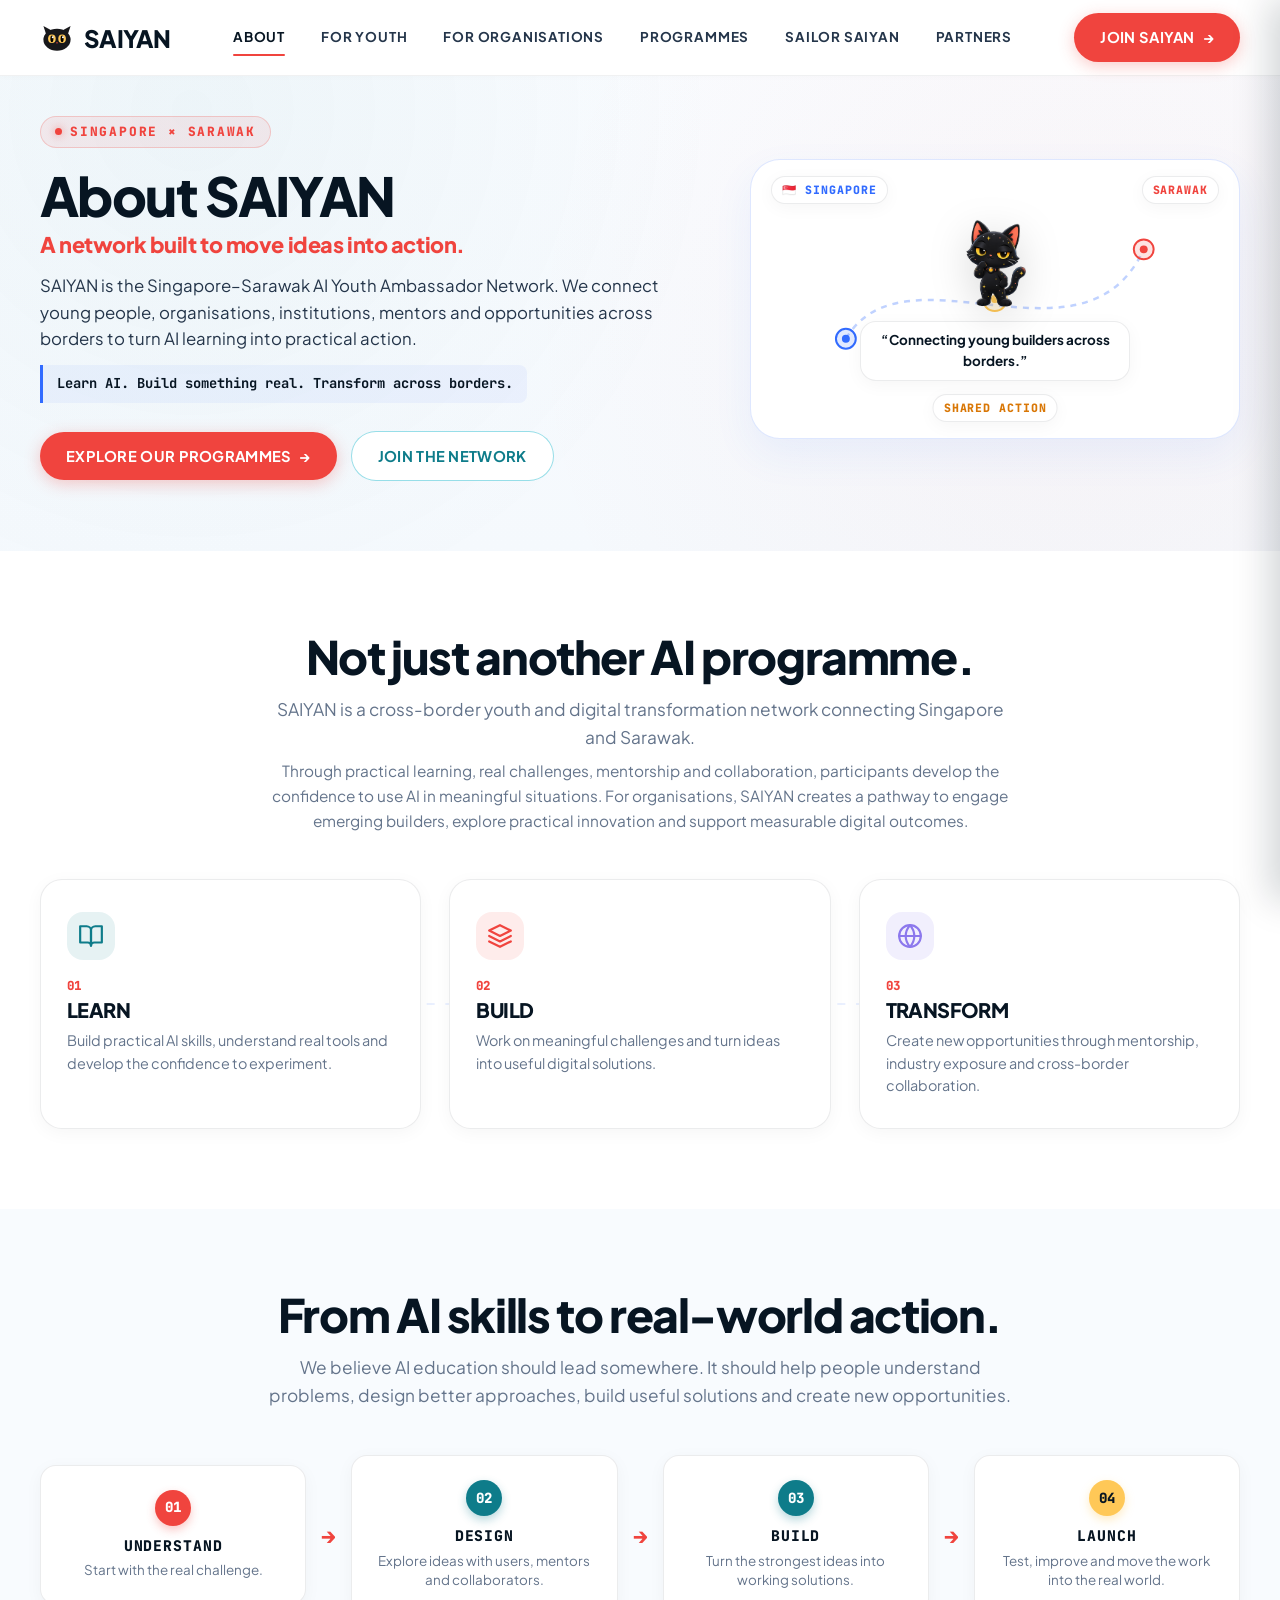
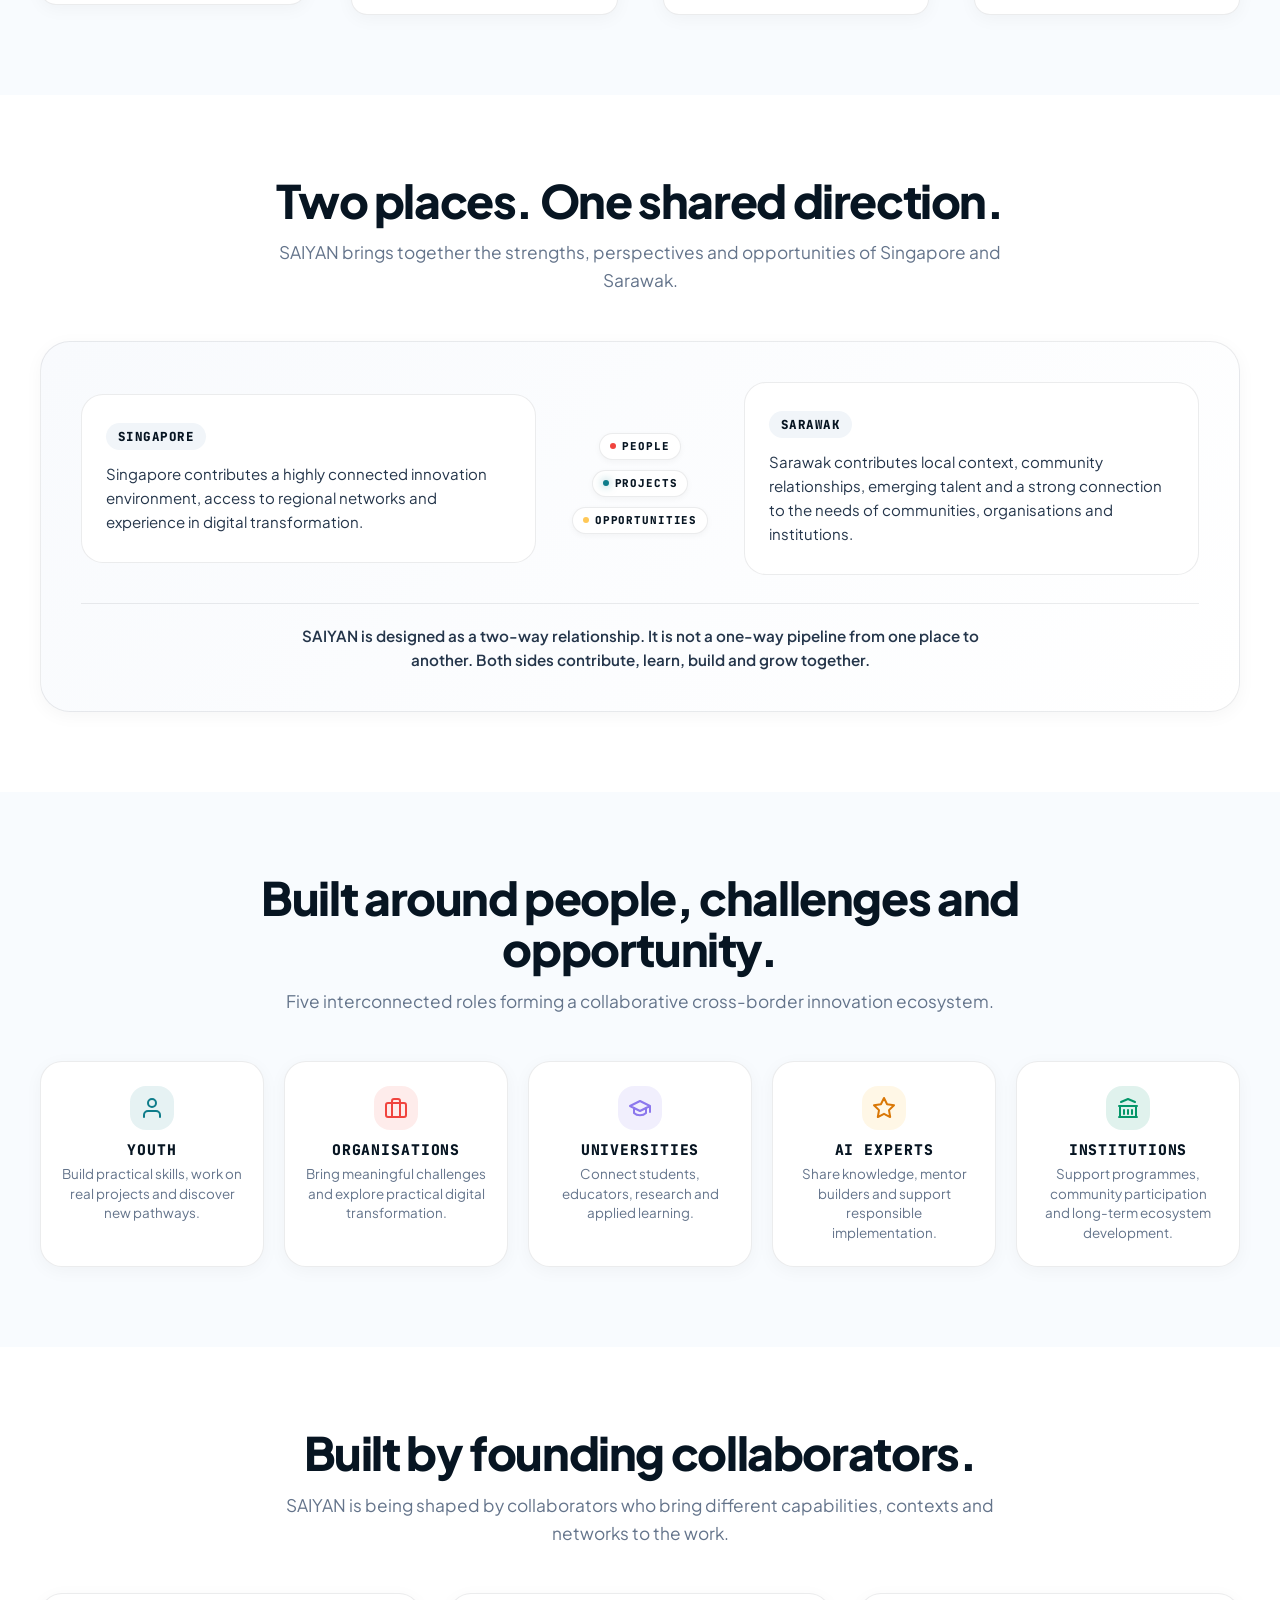
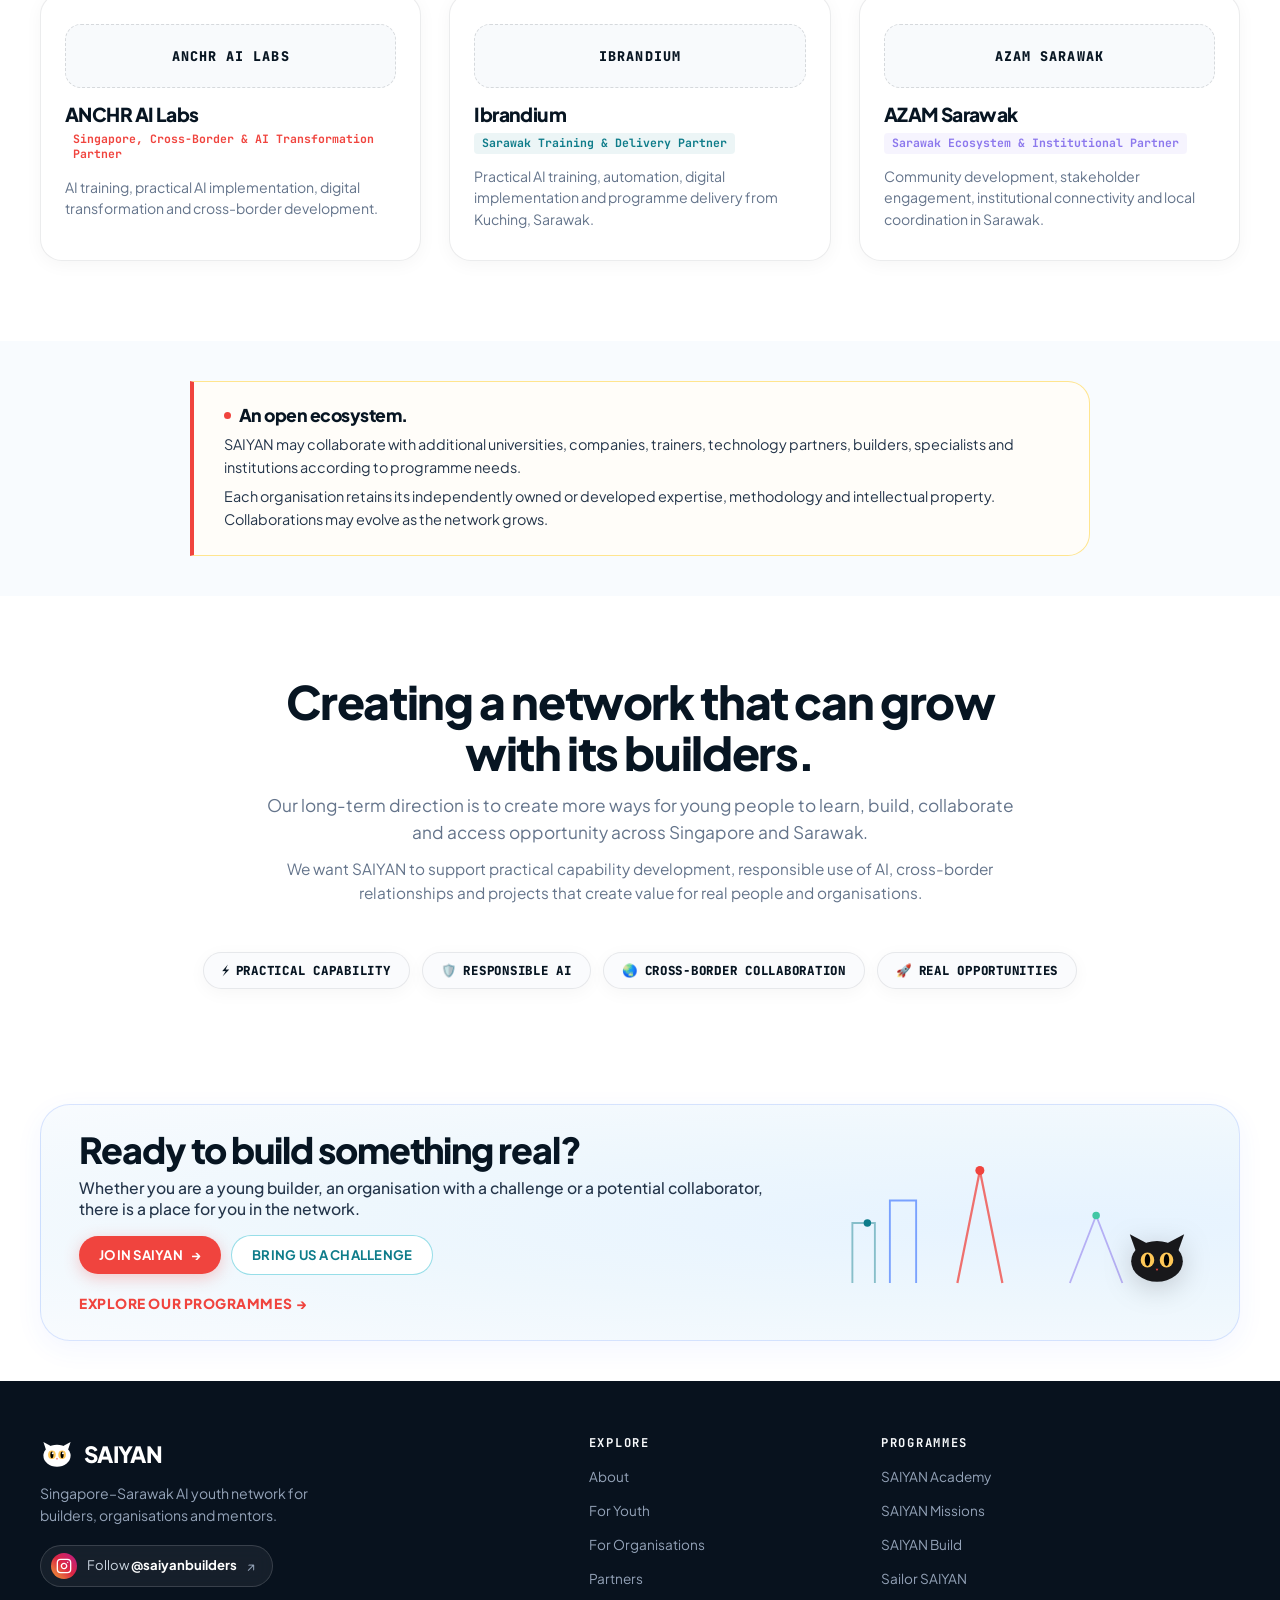
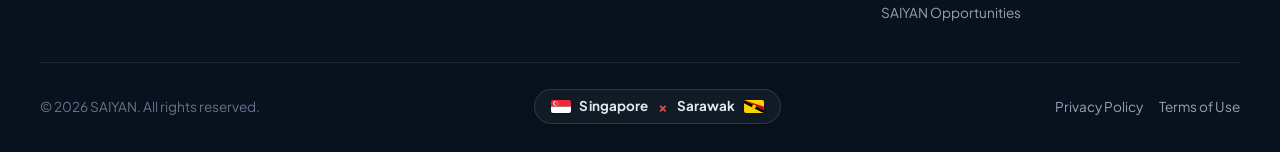
==== commit 16c6e3dc: "Enhance full website mobile responsiveness, navigation drawer, and viewport adaptations" ====
--- a/about.html
+++ b/about.html
@@ -18,6 +18,9 @@
 
   <!-- =========================================================================
        1. HEADER (Consistent with Website Navigation Rules)
+       ========================================================================= -->
+    <!-- =========================================================================
+       1. FLAT EDITORIAL HEADER & MOBILE NAVIGATION
        ========================================================================= -->
   <header class="site-header" role="banner">
     <div class="container header-inner">
@@ -38,7 +41,6 @@
         <span class="brand-title">SAIYAN</span>
       </a>
 
-      <!-- Navigation Links with Active Indicator for ABOUT -->
       <!-- Desktop Navigation Links in exact order -->
       <nav class="main-nav" role="navigation" aria-label="Main Navigation">
         <a href="about.html" class="nav-link active">ABOUT</a>
@@ -49,15 +51,44 @@
         <a href="index.html#partners" class="nav-link">PARTNERS</a>
       </nav>
 
-      <!-- Right Header Action -->
+      <!-- Right Header Actions (Desktop CTA + Mobile Menu Button) -->
       <div class="header-action">
-        <a href="join.html" class="btn btn-coral">
+        <a href="join.html" class="btn btn-coral desktop-header-cta">
           <span>JOIN SAIYAN</span>
           <span>→</span>
         </a>
+        
+        <button type="button" class="mobile-menu-toggle" id="mobileMenuBtn" aria-label="Toggle Navigation Menu" aria-expanded="false" aria-controls="mobileNavDrawer">
+          <span class="hamburger-bar"></span>
+          <span class="hamburger-bar"></span>
+          <span class="hamburger-bar"></span>
+        </button>
       </div>
     </div>
   </header>
+
+  <!-- Mobile Navigation Drawer Overlay -->
+  <div class="mobile-nav-backdrop" id="mobileNavBackdrop" aria-hidden="true"></div>
+  <nav class="mobile-nav-drawer" id="mobileNavDrawer" aria-label="Mobile Navigation" aria-hidden="true">
+    <div class="mobile-drawer-header">
+      <span class="mobile-drawer-brand">SAIYAN MENU</span>
+      <button type="button" class="mobile-drawer-close" id="mobileDrawerClose" aria-label="Close navigation menu">✕</button>
+    </div>
+    <ul class="mobile-nav-list">
+      <li><a href="about.html" class="mobile-nav-item active">ABOUT</a></li>
+      <li><a href="youth.html" class="mobile-nav-item">FOR YOUTH</a></li>
+      <li><a href="organisations.html" class="mobile-nav-item">FOR ORGANISATIONS</a></li>
+      <li><a href="programmes.html" class="mobile-nav-item">PROGRAMMES</a></li>
+      <li><a href="sailor-saiyan.html" class="mobile-nav-item">SAILOR SAIYAN</a></li>
+      <li><a href="index.html#partners" class="mobile-nav-item">PARTNERS</a></li>
+    </ul>
+    <div class="mobile-nav-footer-cta">
+      <a href="join.html" class="btn btn-coral" style="width:100%; justify-content:center;">
+        <span>JOIN SAIYAN</span>
+        <span>→</span>
+      </a>
+    </div>
+  </nav>
 
   <main id="main-content">
     
@@ -650,5 +681,47 @@
     </div>
   </footer>
 
+
+  <script>
+    document.addEventListener('DOMContentLoaded', () => {
+      const menuBtn = document.getElementById('mobileMenuBtn');
+      const closeBtn = document.getElementById('mobileDrawerClose');
+      const drawer = document.getElementById('mobileNavDrawer');
+      const backdrop = document.getElementById('mobileNavBackdrop');
+      const navLinks = document.querySelectorAll('.mobile-nav-item, .mobile-nav-footer-cta a');
+
+      function openMenu() {
+        if (!drawer || !backdrop || !menuBtn) return;
+        drawer.classList.add('is-open');
+        backdrop.classList.add('is-open');
+        menuBtn.setAttribute('aria-expanded', 'true');
+        drawer.setAttribute('aria-hidden', 'false');
+        document.body.classList.add('mobile-nav-locked');
+      }
+
+      function closeMenu() {
+        if (!drawer || !backdrop || !menuBtn) return;
+        drawer.classList.remove('is-open');
+        backdrop.classList.remove('is-open');
+        menuBtn.setAttribute('aria-expanded', 'false');
+        drawer.setAttribute('aria-hidden', 'true');
+        document.body.classList.remove('mobile-nav-locked');
+      }
+
+      if (menuBtn) menuBtn.addEventListener('click', openMenu);
+      if (closeBtn) closeBtn.addEventListener('click', closeMenu);
+      if (backdrop) backdrop.addEventListener('click', closeMenu);
+
+      navLinks.forEach(link => {
+        link.addEventListener('click', closeMenu);
+      });
+
+      document.addEventListener('keydown', (e) => {
+        if (e.key === 'Escape' && drawer && drawer.classList.contains('is-open')) {
+          closeMenu();
+        }
+      });
+    });
+  </script>
 </body>
 </html>
--- a/assets/styles.css
+++ b/assets/styles.css
@@ -5934,3 +5934,303 @@
     padding: 28px 20px;
   }
 }
+
+/* ==========================================================================
+   19. GLOBAL MOBILE NAVIGATION & COMPREHENSIVE RESPONSIVE SUITE
+   ========================================================================== */
+
+/* Mobile Hamburger Button */
+.mobile-menu-toggle {
+  display: none;
+  width: 44px;
+  height: 44px;
+  background: transparent;
+  border: 1px solid var(--border-light);
+  border-radius: var(--radius-sm);
+  cursor: pointer;
+  flex-direction: column;
+  align-items: center;
+  justify-content: center;
+  gap: 5px;
+  padding: 0;
+  margin-left: 10px;
+  transition: all var(--transition-fast);
+}
+
+.mobile-menu-toggle:hover {
+  background: rgba(7, 21, 34, 0.04);
+  border-color: rgba(7, 21, 34, 0.16);
+}
+
+.hamburger-bar {
+  width: 20px;
+  height: 2px;
+  background-color: var(--text-deep-navy);
+  border-radius: 2px;
+  transition: all var(--transition-fast);
+}
+
+/* Mobile Nav Drawer Backdrop */
+.mobile-nav-backdrop {
+  position: fixed;
+  inset: 0;
+  background: rgba(7, 21, 34, 0.5);
+  backdrop-filter: blur(4px);
+  -webkit-backdrop-filter: blur(4px);
+  z-index: 1050;
+  opacity: 0;
+  visibility: hidden;
+  transition: opacity var(--transition-normal), visibility var(--transition-normal);
+}
+
+.mobile-nav-backdrop.is-open {
+  opacity: 1;
+  visibility: visible;
+}
+
+/* Mobile Nav Drawer Panel */
+.mobile-nav-drawer {
+  position: fixed;
+  top: 0;
+  right: 0;
+  bottom: 0;
+  width: min(85vw, 340px);
+  background: #FFFFFF;
+  z-index: 1100;
+  box-shadow: -10px 0 35px rgba(7, 21, 34, 0.18);
+  display: flex;
+  flex-direction: column;
+  transform: translateX(100%);
+  transition: transform var(--transition-normal);
+  padding: 24px 20px;
+  overflow-y: auto;
+}
+
+.mobile-nav-drawer.is-open {
+  transform: translateX(0);
+}
+
+body.mobile-nav-locked {
+  overflow: hidden;
+}
+
+.mobile-drawer-header {
+  display: flex;
+  align-items: center;
+  justify-content: space-between;
+  padding-bottom: 16px;
+  border-bottom: 1px solid var(--border-light);
+  margin-bottom: 20px;
+}
+
+.mobile-drawer-brand {
+  font-family: var(--font-mono);
+  font-size: 0.8rem;
+  font-weight: 800;
+  letter-spacing: 0.14em;
+  color: var(--text-muted);
+}
+
+.mobile-drawer-close {
+  width: 38px;
+  height: 38px;
+  border-radius: 50%;
+  background: #F1F5F9;
+  color: var(--text-deep-navy);
+  display: grid;
+  place-items: center;
+  font-size: 1.1rem;
+  cursor: pointer;
+  transition: background var(--transition-fast);
+}
+
+.mobile-drawer-close:hover {
+  background: #E2E8F0;
+}
+
+.mobile-nav-list {
+  list-style: none;
+  display: flex;
+  flex-direction: column;
+  gap: 8px;
+  flex-grow: 1;
+}
+
+.mobile-nav-item {
+  display: block;
+  padding: 12px 16px;
+  font-family: var(--font-sans);
+  font-size: 0.96rem;
+  font-weight: 700;
+  color: var(--text-deep-navy);
+  border-radius: var(--radius-sm);
+  text-decoration: none;
+  transition: all var(--transition-fast);
+}
+
+.mobile-nav-item:hover {
+  background: #F8FAFC;
+  color: var(--accent-coral);
+}
+
+.mobile-nav-item.active {
+  background: rgba(240, 68, 62, 0.08);
+  color: var(--accent-coral);
+  font-weight: 800;
+}
+
+.mobile-nav-footer-cta {
+  padding-top: 20px;
+  border-top: 1px solid var(--border-light);
+  margin-top: 16px;
+}
+
+/* ==========================================================================
+   MOBILE & TABLET RESPONSIVE OVERRIDES (<= 1023px)
+   ========================================================================== */
+@media (max-width: 1023px) {
+  .main-nav {
+    display: none !important;
+  }
+  .mobile-menu-toggle {
+    display: flex !important;
+  }
+  
+  /* Hero section adjustments */
+  .hero-section {
+    min-height: auto;
+    padding-top: calc(var(--header-height) + 24px);
+    padding-bottom: 40px;
+  }
+  
+  .hero-text-block {
+    transform: translateX(0);
+    max-width: 100%;
+    margin-bottom: 24px;
+    text-align: left;
+  }
+  
+  .hero-headline {
+    font-size: clamp(2.4rem, 6vw, 3.8rem);
+    line-height: 1.05;
+  }
+  
+  .hero-visual-bleed {
+    position: relative;
+    width: 100%;
+    height: 380px;
+    margin-top: 20px;
+  }
+
+  .hero-journey-rail {
+    display: none !important;
+  }
+}
+
+/* ==========================================================================
+   MOBILE RESPONSIVE OVERRIDES (<= 640px)
+   ========================================================================== */
+@media (max-width: 640px) {
+  :root {
+    --header-height: 68px;
+  }
+  
+  .container {
+    padding-left: 16px;
+    padding-right: 16px;
+  }
+
+  .desktop-header-cta {
+    display: none !important;
+  }
+
+  .brand-title {
+    font-size: 1.35rem;
+  }
+
+  /* Buttons on small screens */
+  .btn {
+    min-height: 44px;
+  }
+
+  .hero-button-group, .about-hero-actions, .sailor-hero-actions {
+    flex-direction: column;
+    align-items: stretch;
+    width: 100%;
+  }
+
+  .hero-button-group .btn, .about-hero-actions .btn, .sailor-hero-actions .btn {
+    width: 100%;
+    justify-content: center;
+  }
+
+  .hero-visual-bleed {
+    height: 280px;
+  }
+
+  .hero-ui-overlay-left, .hero-ui-overlay-right {
+    display: none !important;
+  }
+
+  /* Modals on small screens */
+  .modal-overlay {
+    padding: 12px;
+  }
+
+  .modal-card {
+    padding: 24px 18px;
+    max-height: 92vh;
+    border-radius: var(--radius-lg);
+  }
+
+  .modal-title {
+    font-size: 1.3rem;
+  }
+
+  /* Join & Enquiry Forms */
+  .join-layout-grid {
+    grid-template-columns: 1fr;
+    gap: 32px;
+  }
+
+  .form-card {
+    padding: 24px 16px;
+  }
+
+  .form-row-2 {
+    grid-template-columns: 1fr;
+    gap: 0;
+  }
+
+  /* Ecosystem & Cards */
+  .three-pillars-grid, .ecosystem-five-grid, .collaborators-triad-grid, .sailor-audience-grid-4 {
+    grid-template-columns: 1fr !important;
+  }
+
+  .philosophy-process-row {
+    flex-direction: column;
+    gap: 12px;
+  }
+
+  .phil-arrow {
+    transform: rotate(90deg);
+  }
+
+  .bilateral-grid-columns {
+    grid-template-columns: 1fr !important;
+    gap: 16px;
+  }
+
+  .footer-bottom {
+    flex-direction: column;
+    align-items: center;
+    text-align: center;
+    gap: 14px;
+  }
+
+  .footer-legal-links {
+    flex-wrap: wrap;
+    justify-content: center;
+    gap: 12px;
+  }
+}
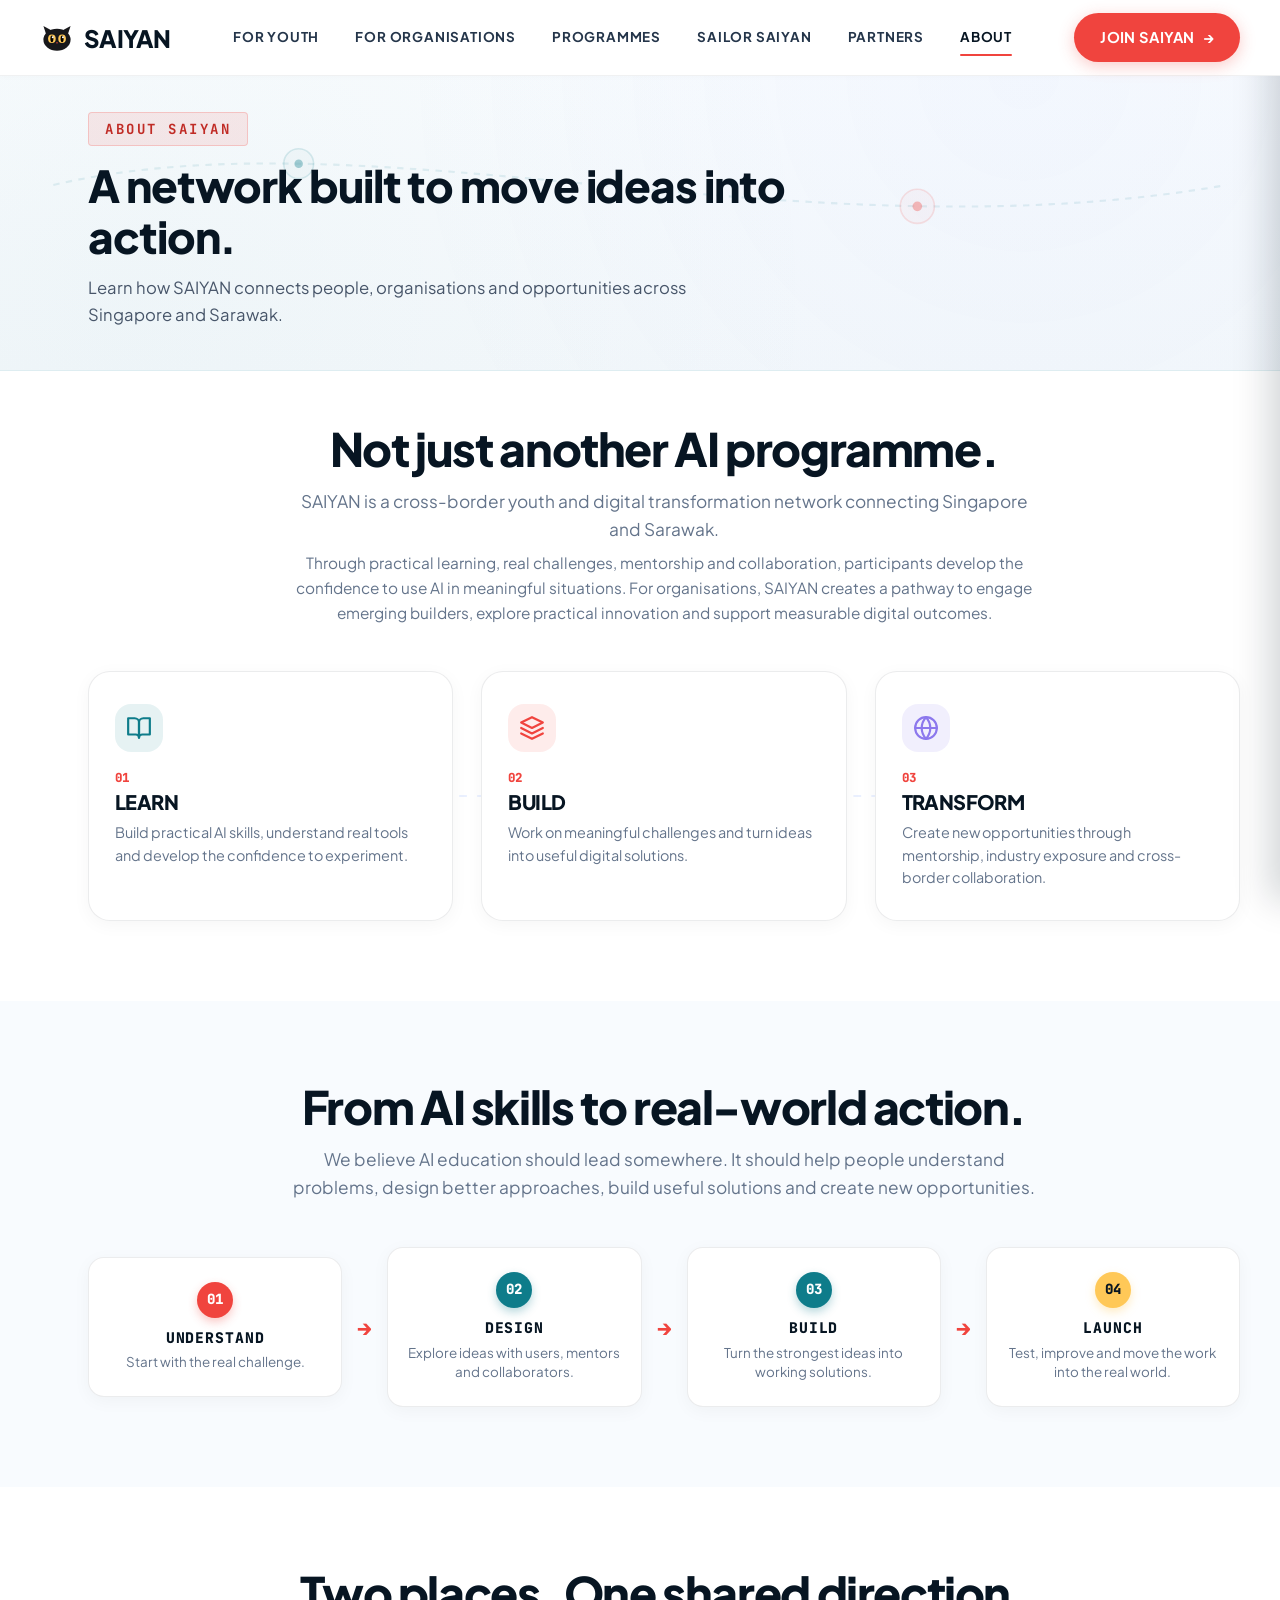
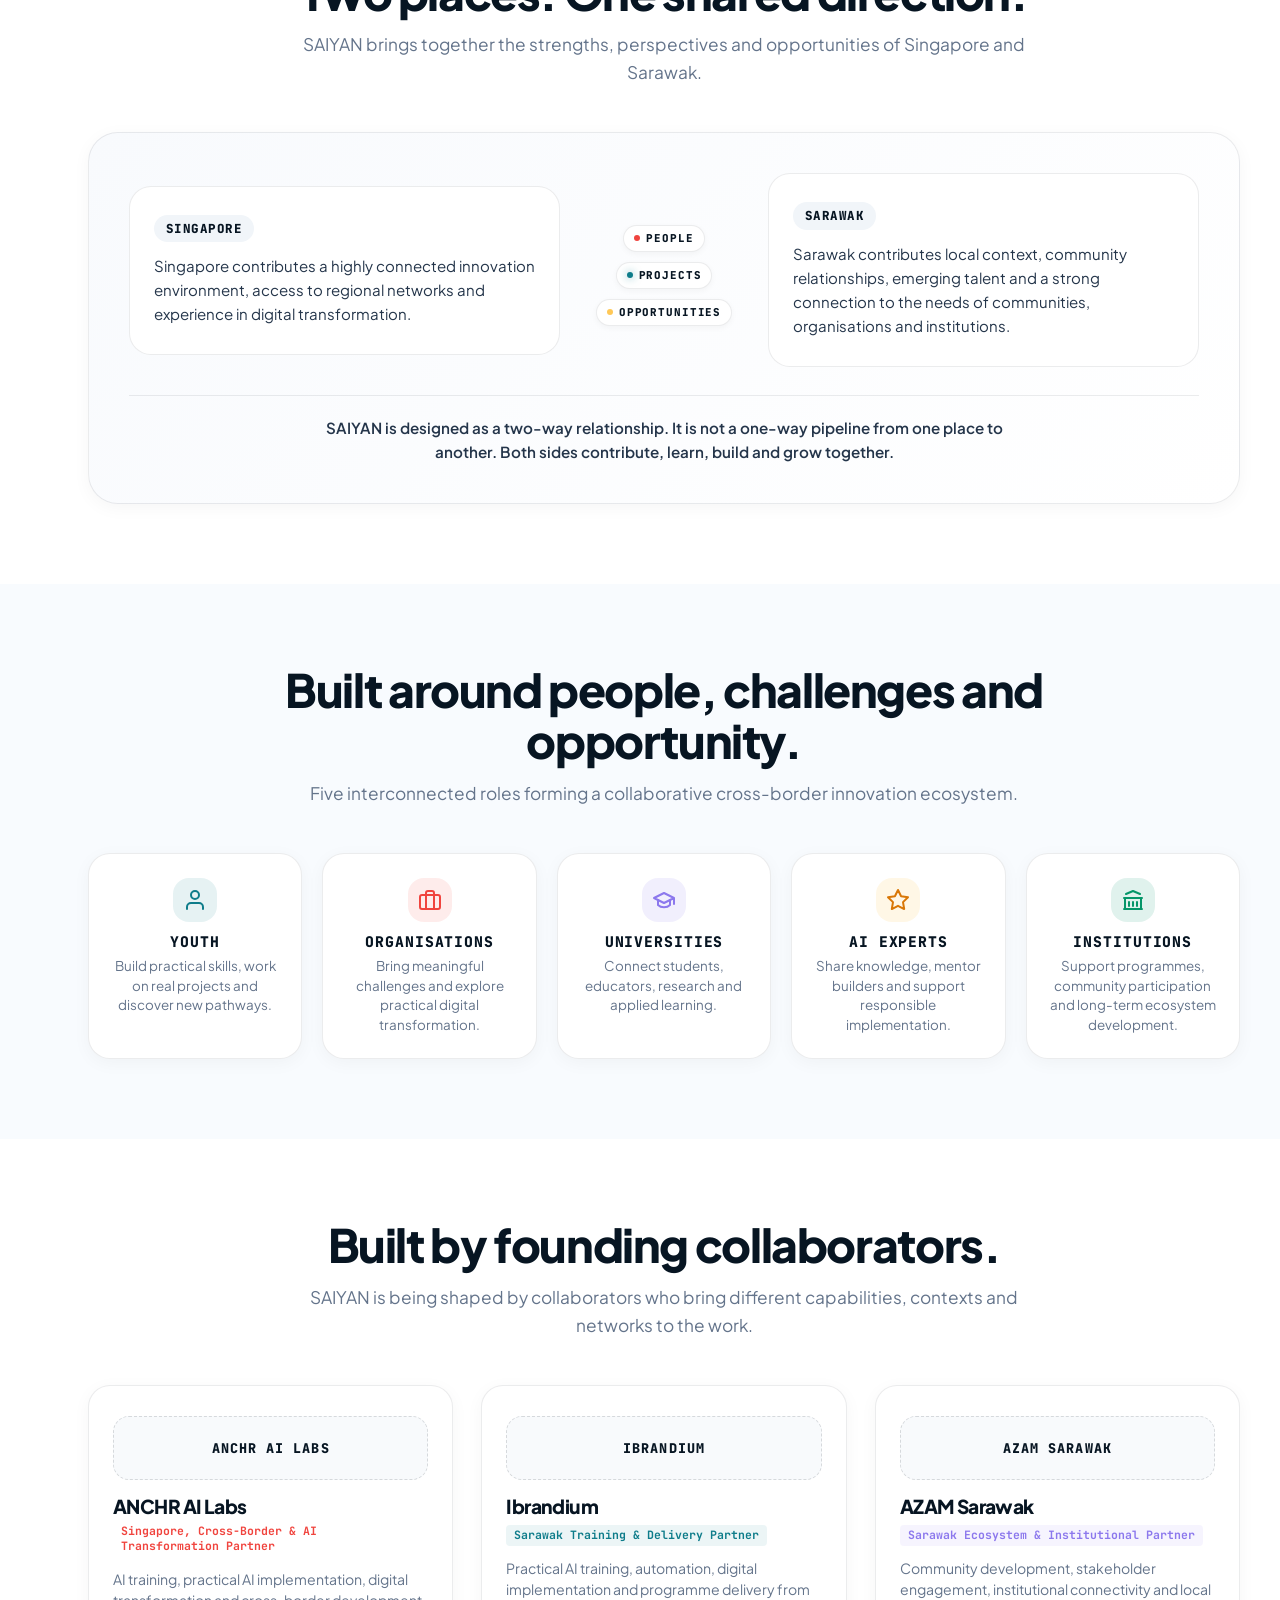
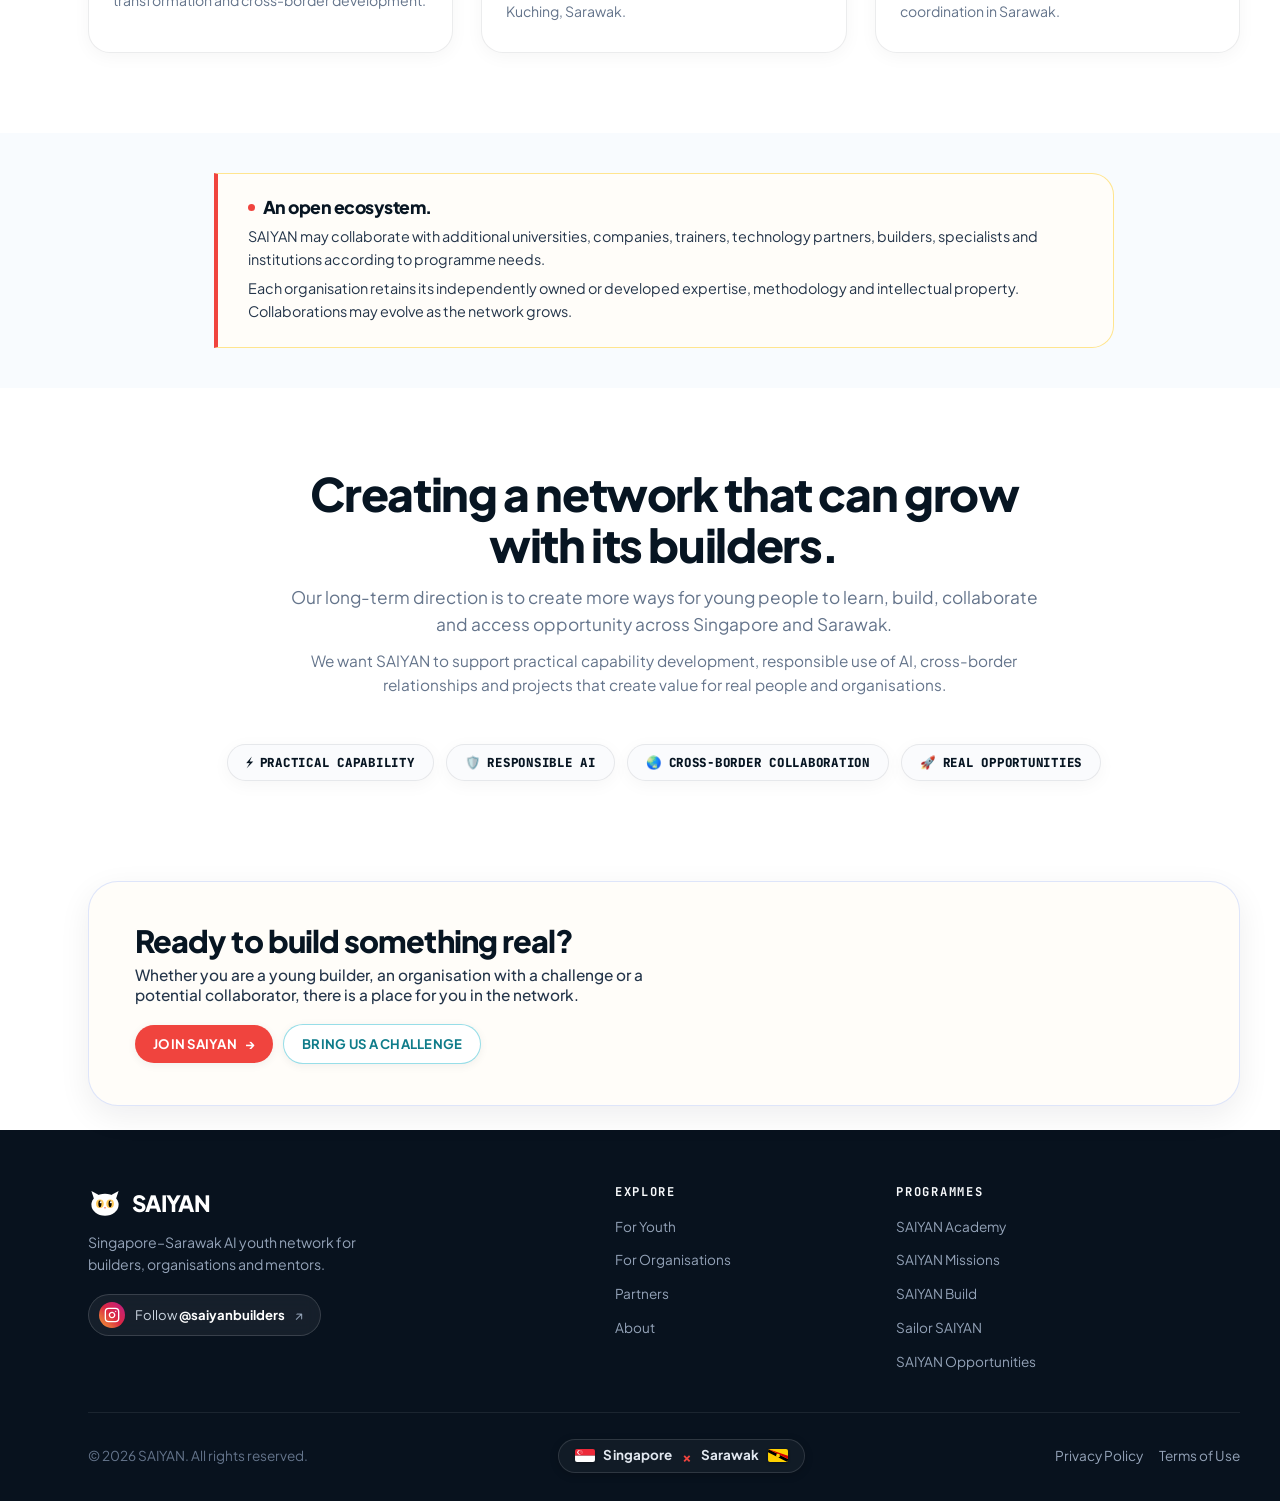
==== commit cccad2ec: "fix(desktop): fix persistent journey rail mascot visibility and z-index across sections" ====
--- a/about.html
+++ b/about.html
@@ -17,9 +17,6 @@
 <body class="about-page-body">
 
   <!-- =========================================================================
-       1. HEADER (Consistent with Website Navigation Rules)
-       ========================================================================= -->
-    <!-- =========================================================================
        1. FLAT EDITORIAL HEADER & MOBILE NAVIGATION
        ========================================================================= -->
   <header class="site-header" role="banner">
@@ -43,12 +40,12 @@
 
       <!-- Desktop Navigation Links in exact order -->
       <nav class="main-nav" role="navigation" aria-label="Main Navigation">
+        <a href="youth.html" class="nav-link ">FOR YOUTH</a>
+        <a href="organisations.html" class="nav-link ">FOR ORGANISATIONS</a>
+        <a href="programmes.html" class="nav-link ">PROGRAMMES</a>
+        <a href="sailor-saiyan.html" class="nav-link ">SAILOR SAIYAN</a>
+        <a href="index.html#partners" class="nav-link">PARTNERS</a>
         <a href="about.html" class="nav-link active">ABOUT</a>
-        <a href="youth.html" class="nav-link">FOR YOUTH</a>
-        <a href="organisations.html" class="nav-link">FOR ORGANISATIONS</a>
-        <a href="programmes.html" class="nav-link">PROGRAMMES</a>
-        <a href="sailor-saiyan.html" class="nav-link">SAILOR SAIYAN</a>
-        <a href="index.html#partners" class="nav-link">PARTNERS</a>
       </nav>
 
       <!-- Right Header Actions (Desktop CTA + Mobile Menu Button) -->
@@ -75,12 +72,12 @@
       <button type="button" class="mobile-drawer-close" id="mobileDrawerClose" aria-label="Close navigation menu">✕</button>
     </div>
     <ul class="mobile-nav-list">
+      <li><a href="youth.html" class="mobile-nav-item ">FOR YOUTH</a></li>
+      <li><a href="organisations.html" class="mobile-nav-item ">FOR ORGANISATIONS</a></li>
+      <li><a href="programmes.html" class="mobile-nav-item ">PROGRAMMES</a></li>
+      <li><a href="sailor-saiyan.html" class="mobile-nav-item ">SAILOR SAIYAN</a></li>
+      <li><a href="index.html#partners" class="mobile-nav-item">PARTNERS</a></li>
       <li><a href="about.html" class="mobile-nav-item active">ABOUT</a></li>
-      <li><a href="youth.html" class="mobile-nav-item">FOR YOUTH</a></li>
-      <li><a href="organisations.html" class="mobile-nav-item">FOR ORGANISATIONS</a></li>
-      <li><a href="programmes.html" class="mobile-nav-item">PROGRAMMES</a></li>
-      <li><a href="sailor-saiyan.html" class="mobile-nav-item">SAILOR SAIYAN</a></li>
-      <li><a href="index.html#partners" class="mobile-nav-item">PARTNERS</a></li>
     </ul>
     <div class="mobile-nav-footer-cta">
       <a href="join.html" class="btn btn-coral" style="width:100%; justify-content:center;">
@@ -91,74 +88,29 @@
   </nav>
 
   <main id="main-content">
-    
-    <!-- =======================================================================
-         1. HERO SECTION
-         ======================================================================= -->
-    <section class="about-hero-section">
-      <div class="about-hero-ambient" aria-hidden="true"></div>
-
-      <div class="container">
-        <div class="about-hero-layout">
-          <!-- Text Content -->
-          <div class="about-hero-text">
-            <div class="join-eyebrow eyebrow-coral">
-              <span class="eyebrow-dot"></span>
-              <span>SINGAPORE × SARAWAK</span>
-            </div>
-
-            <h1 class="about-hero-heading">About SAIYAN</h1>
-            <h2 class="about-hero-subheading">A network built to move ideas into action.</h2>
-
-            <p class="about-hero-lead">
-              SAIYAN is the Singapore–Sarawak AI Youth Ambassador Network. We connect young people, organisations, institutions, mentors and opportunities across borders to turn AI learning into practical action.
-            </p>
-
-            <p class="about-hero-tagline">
-              Learn AI. Build something real. Transform across borders.
-            </p>
-
-            <div class="about-hero-actions">
-              <a href="programmes.html" class="btn btn-coral">
-                <span>EXPLORE OUR PROGRAMMES</span>
-                <span>→</span>
-              </a>
-              <a href="join.html" class="btn btn-cyan">
-                <span>JOIN THE NETWORK</span>
-              </a>
-            </div>
-          </div>
-
-          <!-- Hero Visual: Singapore to Sarawak Journey Route & Mascot -->
-          <div class="about-hero-visual-slot">
-            <div class="about-visual-card">
-              <svg class="about-hero-route-svg" viewBox="0 0 460 280" fill="none" aria-hidden="true">
-                <path d="M 80 180 C 140 80, 320 220, 380 90" stroke="rgba(49, 107, 255, 0.3)" stroke-width="2.5" stroke-dasharray="6 6"/>
-                <circle cx="80" cy="180" r="10" fill="#316BFF" fill-opacity="0.15" stroke="#316BFF" stroke-width="2"/>
-                <circle cx="80" cy="180" r="4" fill="#316BFF"/>
-                
-                <circle cx="230" cy="140" r="12" fill="#FFC857" fill-opacity="0.2" stroke="#FFC857" stroke-width="2"/>
-                <circle cx="230" cy="140" r="4" fill="#FFC857"/>
-
-                <circle cx="380" cy="90" r="10" fill="#F0443E" fill-opacity="0.15" stroke="#F0443E" stroke-width="2"/>
-                <circle cx="380" cy="90" r="4" fill="#F0443E"/>
-              </svg>
-
-              <div class="about-mascot-guide" title="Usei Usei Cat">
-                <img src="assets/img/usei_usei_cat_transparent.png" alt="Usei Usei Cat Mascot" class="about-mascot-img" />
-                <div class="about-mascot-bubble">
-                  “Connecting young builders across borders.”
-                </div>
-              </div>
-
-              <div class="about-node-pill pill-left">🇸🇬 SINGAPORE</div>
-              <div class="about-node-pill pill-center">SHARED ACTION</div>
-              <div class="about-node-pill pill-right">SARAWAK</div>
-            </div>
-          </div>
-        </div>
-      </div>
-    </section>
+
+    <header class="page-intro-header theme-about">
+      <div class="page-intro-ambient" aria-hidden="true"></div>
+      <svg class="page-intro-route-svg" viewBox="0 0 1200 280" fill="none" aria-hidden="true">
+        <path d="M 50 140 C 350 70, 750 210, 1150 140" stroke="rgba(14, 124, 138, 0.15)" stroke-width="2" stroke-dasharray="6 6"/>
+        <circle cx="280" cy="120" r="14" fill="#0E7C8A" fill-opacity="0.04" stroke="#0E7C8A" stroke-width="1.5" stroke-opacity="0.2"/>
+        <circle cx="280" cy="120" r="4" fill="#0E7C8A" fill-opacity="0.5"/>
+        <circle cx="860" cy="160" r="16" fill="#F0443E" fill-opacity="0.04" stroke="#F0443E" stroke-width="1.5" stroke-opacity="0.2"/>
+        <circle cx="860" cy="160" r="4.5" fill="#F0443E" fill-opacity="0.5"/>
+      </svg>
+
+      <div class="container page-intro-container">
+        <div class="page-intro-content">
+          <div class="section-eyebrow eyebrow-coral">
+            <span>ABOUT SAIYAN</span>
+          </div>
+          <h1 class="page-intro-title">A network built to move ideas into action.</h1>
+          <p class="page-intro-lead">
+            Learn how SAIYAN connects people, organisations and opportunities across Singapore and Sarawak.
+          </p>
+        </div>
+      </div>
+    </header>
 
     <!-- =======================================================================
          2. WHAT IS SAIYAN? (Three Connected Editorial Blocks)
@@ -523,17 +475,12 @@
     <!-- =======================================================================
          9. FINAL CTA SECTION
          ======================================================================= -->
-    <section class="final-cta-section" id="final-cta" style="padding: 35px 0 40px;">
+    <section class="final-cta-section" id="final-cta">
       <div class="container">
         <div class="final-cta-card">
           <div class="final-cta-content">
-            <h2 class="final-cta-title">
-              Ready to build something real?
-            </h2>
-            <p class="final-cta-subline">
-              Whether you are a young builder, an organisation with a challenge or a potential collaborator, there is a place for you in the network.
-            </p>
-
+            <h2 class="final-cta-title">Ready to build something real?</h2>
+            <p class="final-cta-subline">Whether you are a young builder, an organisation with a challenge or a potential collaborator, there is a place for you in the network.</p>
             <div class="final-cta-buttons">
               <a href="join.html" class="btn btn-coral">
                 <span>JOIN SAIYAN</span>
@@ -542,40 +489,6 @@
               <a href="organisations.html#challenge" class="btn btn-cyan">
                 <span>BRING US A CHALLENGE</span>
               </a>
-            </div>
-
-            <div style="margin-top: 16px;">
-              <a href="programmes.html" class="cta-tertiary-link">
-                <span>EXPLORE OUR PROGRAMMES</span>
-                <span>→</span>
-              </a>
-            </div>
-          </div>
-
-          <div class="cta-visual-showcase">
-            <div class="cta-illustration-frame">
-              <svg class="cta-network-skyline-vector" viewBox="0 0 460 200" fill="none" xmlns="http://www.w3.org/2000/svg">
-                <path d="M 40 180 L 40 100 L 70 100 L 70 180" stroke="#0E7C8A" stroke-width="2.5" opacity="0.45"/>
-                <path d="M 90 180 L 90 70 L 125 70 L 125 180" stroke="#316BFF" stroke-width="2.5" opacity="0.6"/>
-                <path d="M 180 180 L 210 30 L 240 180" stroke="#F0443E" stroke-width="3" opacity="0.75"/>
-                <path d="M 330 180 L 365 90 L 400 180" stroke="#8C78ED" stroke-width="2.5" opacity="0.55"/>
-                <circle cx="60" cy="100" r="5" fill="#0E7C8A"/>
-                <circle cx="210" cy="30" r="6" fill="#F0443E"/>
-                <circle cx="365" cy="90" r="5" fill="#42C7A5"/>
-              </svg>
-
-              <div class="cta-mascot-duo" title="Usei Usei Cat">
-                <svg viewBox="0 0 100 100" fill="none">
-                  <polygon points="20,40 10,12 40,28" fill="#18181b"/>
-                  <polygon points="80,40 90,12 60,28" fill="#18181b"/>
-                  <ellipse cx="50" cy="52" rx="38" ry="30" fill="#18181b"/>
-                  <ellipse cx="36" cy="50" rx="10" ry="11" fill="#FFC857"/>
-                  <ellipse cx="36" cy="50" rx="4" ry="9" fill="#000000"/>
-                  <ellipse cx="64" cy="50" rx="10" ry="11" fill="#FFC857"/>
-                  <ellipse cx="64" cy="50" rx="4" ry="9" fill="#000000"/>
-                  <polygon points="48,63 52,63 50,66" fill="#F0443E"/>
-                </svg>
-              </div>
             </div>
           </div>
         </div>
@@ -627,10 +540,10 @@
         <div>
           <h4 class="footer-heading">EXPLORE</h4>
           <ul class="footer-links">
-            <li><a href="about.html">About</a></li>
             <li><a href="youth.html">For Youth</a></li>
             <li><a href="organisations.html">For Organisations</a></li>
             <li><a href="index.html#partners">Partners</a></li>
+            <li><a href="about.html">About</a></li>
           </ul>
         </div>
 
--- a/assets/styles.css
+++ b/assets/styles.css
@@ -104,6 +104,12 @@
   padding: 0 40px;
 }
 
+@media (min-width: 992px) and (max-width: 1560px) {
+  .container {
+    padding-left: 88px;
+  }
+}
+
 h1, h2, h3, h4, h5, h6 {
   font-family: var(--font-sans);
   font-weight: 800;
@@ -224,7 +230,7 @@
   left: 0;
   right: 0;
   height: var(--header-height);
-  z-index: 1000;
+  z-index: 99998;
   background-color: #FFFFFF;
   border-bottom: 1px solid rgba(7, 21, 34, 0.06);
   box-shadow: 0 1px 6px rgba(7, 21, 34, 0.02);
@@ -235,6 +241,7 @@
   align-items: center;
   justify-content: space-between;
   height: 100%;
+  padding: 0 40px !important;
 }
 
 .brand-wrapper {
@@ -331,178 +338,6 @@
   display: block;
 }
 
-/* Shared SVG Canvas for Continuous Route (Z-INDEX 15: Background decorative layer) */
-.shared-journey-svg-canvas {
-  position: absolute;
-  top: 0;
-  left: 0;
-  width: 100%;
-  height: 100%;
-  pointer-events: none;
-  z-index: 15;
-}
-
-/* Dotted Journey Path */
-.shared-journey-path {
-  fill: none;
-  stroke: #7B93A8;
-  stroke-width: 2.6px;
-  stroke-dasharray: 6px 8px;
-  transition: stroke 0.6s ease, filter 0.6s ease;
-}
-
-.shared-journey-path.route-active {
-  stroke: #0E7C8A;
-  stroke-width: 3.2px;
-  filter: drop-shadow(0 0 8px rgba(14, 124, 138, 0.8));
-}
-
-.journey-node-dot {
-  r: 6.5;
-  stroke: #FFFFFF;
-  stroke-width: 2.5px;
-  transition: all 0.4s ease;
-}
-
-.journey-node-dot.node-glowing {
-  r: 9.5;
-  filter: drop-shadow(0 0 10px rgba(14, 124, 138, 0.95));
-}
-
-/* Persistent Usei Usei Cat Container */
-.persistent-mascot-container {
-  position: absolute;
-  top: 540px;
-  left: 50%;
-  transform: translate(-50%, -50%);
-  z-index: 40;
-  pointer-events: auto;
-  transition: transform 0.1s linear;
-}
-
-.hero-mascot-btn {
-  position: relative;
-  display: block;
-  width: 78px;
-  filter: drop-shadow(0 10px 18px rgba(0,0,0,0.22));
-  animation: heroMascotBob 4s ease-in-out infinite alternate;
-  cursor: pointer;
-  transition: transform var(--transition-fast), filter var(--transition-fast);
-}
-
-.hero-mascot-btn::before {
-  content: '';
-  position: absolute;
-  inset: -6px;
-  border-radius: 50%;
-  border: 2px solid var(--accent-cyan-bright);
-  opacity: 0.6;
-  animation: pulseInteractionRing 2.4s cubic-bezier(0.25, 1, 0.5, 1) infinite;
-  pointer-events: none;
-}
-
-@keyframes pulseInteractionRing {
-  0% { transform: scale(0.85); opacity: 0.8; }
-  70% { transform: scale(1.2); opacity: 0; }
-  100% { transform: scale(1.2); opacity: 0; }
-}
-
-.hero-mascot-btn:hover {
-  transform: scale(1.1) rotate(3deg);
-  filter: drop-shadow(0 12px 24px rgba(82, 201, 217, 0.45));
-}
-
-.hero-mascot-btn.is-bouncing {
-  animation: mascotClickBounce 0.6s cubic-bezier(0.175, 0.885, 0.32, 1.275);
-}
-
-.hero-mascot-btn.is-walking {
-  animation: mascotWalkBob 0.35s ease-in-out infinite alternate;
-}
-
-@keyframes mascotWalkBob {
-  0% { transform: translateY(0) rotate(-4deg); }
-  100% { transform: translateY(-8px) rotate(4deg); }
-}
-
-@keyframes mascotClickBounce {
-  0% { transform: scale(1) translateY(0); }
-  30% { transform: scale(1.25) translateY(-16px) rotate(-6deg); }
-  60% { transform: scale(0.95) translateY(2px) rotate(3deg); }
-  100% { transform: scale(1) translateY(0); }
-}
-
-@keyframes heroMascotBob {
-  0% { transform: translateY(0); }
-  100% { transform: translateY(-7px); }
-}
-
-/* Compact Mascot Speech Bubble */
-.mascot-speech-bubble {
-  position: absolute;
-  bottom: 84px;
-  left: 50%;
-  transform: translateX(-50%) translateY(8px) scale(0.92);
-  background: #FFFFFF;
-  border-radius: var(--radius-md);
-  padding: 14px 16px;
-  box-shadow: 0 12px 32px rgba(7, 21, 34, 0.16);
-  border: 1px solid rgba(7, 21, 34, 0.08);
-  width: 224px;
-  opacity: 0;
-  visibility: hidden;
-  transition: opacity 0.45s ease, transform 0.45s ease, visibility 0.45s ease;
-  z-index: 70;
-  pointer-events: none;
-  text-align: center;
-}
-
-.mascot-speech-bubble.is-open {
-  opacity: 1;
-  visibility: visible;
-  transform: translateX(-50%) translateY(0) scale(1);
-  pointer-events: auto;
-}
-
-.mascot-speech-bubble::after {
-  content: '';
-  position: absolute;
-  bottom: -8px;
-  left: 50%;
-  margin-left: -7px;
-  width: 14px;
-  height: 14px;
-  background: #FFFFFF;
-  border-right: 1px solid rgba(7, 21, 34, 0.08);
-  border-bottom: 1px solid rgba(7, 21, 34, 0.08);
-  transform: rotate(45deg);
-}
-
-.speech-bubble-text {
-  font-size: 0.88rem;
-  font-weight: 600;
-  color: var(--text-deep-navy);
-  line-height: 1.4;
-  margin-bottom: 8px;
-}
-
-.speech-bubble-action {
-  font-size: 0.8rem;
-  font-weight: 800;
-  color: var(--accent-coral);
-  display: inline-flex;
-  align-items: center;
-  gap: 4px;
-  cursor: pointer;
-  background: none;
-  border: none;
-  padding: 0;
-}
-
-.speech-bubble-action:hover {
-  text-decoration: underline;
-}
-
 /* ==========================================================================
    2A. HERO SECTION STYLES
    ========================================================================== */
@@ -529,18 +364,25 @@
   z-index: 2;
 }
 
-/* Left-Side Vertical Journey Route */
+/* Left-Side Vertical Journey Route (Desktop Only: Fixed to viewport on desktop, ultra-high z-index above all sections) */
 .hero-journey-rail {
-  position: absolute;
-  left: 24px;
-  top: calc(var(--header-height) + 20px);
-  bottom: 0;
-  z-index: 30;
+  position: fixed;
+  left: 28px;
+  top: 50%;
+  transform: translateY(-50%);
+  z-index: 99990;
   display: flex;
   flex-direction: column;
   align-items: center;
-  pointer-events: none;
+  pointer-events: auto;
   transition: opacity var(--transition-normal);
+  width: 48px;
+}
+
+@media (max-width: 991px) {
+  .hero-journey-rail {
+    display: none !important;
+  }
 }
 
 .hero-journey-label {
@@ -552,15 +394,17 @@
   writing-mode: vertical-rl;
   transform: rotate(180deg);
   color: var(--text-light-muted);
-  margin-bottom: 12px;
+  margin-bottom: 16px;
 }
 
 .journey-node {
   width: 10px;
   height: 10px;
   border-radius: 50%;
-  margin: 6px 0;
+  margin: 4px 0;
   transition: all 0.4s ease;
+  position: relative;
+  z-index: 2;
 }
 
 .node-coral {
@@ -574,14 +418,118 @@
 }
 
 .node-navy {
-  background: rgba(7, 21, 34, 0.2);
+  background: rgba(7, 21, 34, 0.25);
 }
 
 .journey-line-segment {
   width: 2px;
-  height: 48px;
+  height: 56px;
   border-left: 2px dotted #CBD5E1;
   transition: border-color 0.4s ease;
+}
+
+/* Left Rail Mascot Companion (Desktop Only: moves strictly vertically along the left rail) */
+.persistent-mascot-container {
+  position: absolute;
+  left: 50%;
+  top: 140px;
+  transform: translate(-50%, -50%);
+  z-index: 99995;
+  pointer-events: auto;
+  transition: top 0.45s cubic-bezier(0.25, 1, 0.5, 1), transform 0.2s ease;
+  will-change: top;
+}
+
+@media (max-width: 991px) {
+  .persistent-mascot-container {
+    display: none !important;
+  }
+}
+
+@media (prefers-reduced-motion: reduce) {
+  .persistent-mascot-container {
+    transition: none !important;
+  }
+  .hero-mascot-btn {
+    animation: none !important;
+  }
+}
+
+.hero-mascot-btn {
+  position: relative;
+  display: block;
+  width: 52px;
+  filter: drop-shadow(0 6px 14px rgba(0,0,0,0.18));
+  animation: heroMascotBob 4s ease-in-out infinite alternate;
+  cursor: pointer;
+  background: none;
+  border: none;
+  padding: 0;
+  transition: transform var(--transition-fast), filter var(--transition-fast);
+}
+
+.hero-mascot-btn::before {
+  content: '';
+  position: absolute;
+  inset: -4px;
+  border-radius: 50%;
+  border: 2px solid var(--accent-cyan-bright);
+  opacity: 0.6;
+  animation: pulseInteractionRing 2.4s cubic-bezier(0.25, 1, 0.5, 1) infinite;
+  pointer-events: none;
+}
+
+.hero-mascot-btn:hover {
+  transform: scale(1.1) rotate(4deg);
+  filter: drop-shadow(0 8px 18px rgba(82, 201, 217, 0.5));
+}
+
+.hero-mascot-btn.is-bouncing {
+  animation: mascotClickBounce 0.6s cubic-bezier(0.175, 0.885, 0.32, 1.275);
+}
+
+/* Speech Bubble inside Left Rail */
+.mascot-speech-bubble {
+  position: absolute;
+  left: 64px;
+  top: 50%;
+  bottom: auto;
+  transform: translateY(-50%) scale(0.92);
+  background: #FFFFFF;
+  border-radius: var(--radius-md);
+  padding: 12px 16px;
+  box-shadow: 0 10px 28px rgba(7, 21, 34, 0.16);
+  border: 1px solid rgba(7, 21, 34, 0.08);
+  width: 200px;
+  opacity: 0;
+  visibility: hidden;
+  transition: opacity 0.35s ease, transform 0.35s ease, visibility 0.35s ease;
+  z-index: 70;
+  pointer-events: none;
+  text-align: left;
+}
+
+.mascot-speech-bubble.is-open {
+  opacity: 1;
+  visibility: visible;
+  transform: translateY(-50%) scale(1);
+  pointer-events: auto;
+}
+
+.mascot-speech-bubble::after {
+  content: '';
+  position: absolute;
+  left: -7px;
+  top: 50%;
+  bottom: auto;
+  margin-top: -7px;
+  margin-left: 0;
+  width: 14px;
+  height: 14px;
+  background: #FFFFFF;
+  border-left: 1px solid rgba(7, 21, 34, 0.08);
+  border-bottom: 1px solid rgba(7, 21, 34, 0.08);
+  transform: rotate(45deg);
 }
 
 .hero-layout-wrapper {
@@ -1633,151 +1581,183 @@
 }
 
 .final-cta-card {
-  background: radial-gradient(ellipse at 85% 50%, #E6F3FF 0%, #EEF7FD 50%, #F8FBFE 100%);
+  background-color: #FFFDF9;
   border-radius: var(--radius-xl);
-  padding: 24px 38px;
+  padding: 36px 46px;
   border: 1px solid rgba(49, 107, 255, 0.16);
-  box-shadow: 0 8px 28px rgba(49, 107, 255, 0.06);
-  display: grid;
-  grid-template-columns: 1.25fr 0.75fr;
-  align-items: center;
-  gap: 24px;
+  box-shadow: 0 10px 32px rgba(7, 21, 34, 0.07);
+  display: flex;
+  align-items: center;
   position: relative;
   overflow: hidden;
-  min-height: 180px;
-}
-
-.cta-bg-image-overlay {
-  position: absolute;
-  inset: 0;
-  background-size: cover;
-  background-position: center right;
-  opacity: 0;
-  pointer-events: none;
-  transition: opacity var(--transition-normal);
-  z-index: 2;
-}
-
-.final-cta-content {
-  position: relative;
-  z-index: 10;
-  display: flex;
-  flex-direction: column;
-  justify-content: center;
-}
-
-.final-cta-title {
-  font-family: var(--font-sans);
-  font-size: clamp(1.85rem, 2.8vw, 2.35rem);
-  font-weight: 900;
-  line-height: 1.15;
-  margin-top: 0;
-  margin-bottom: 6px;
-  color: var(--text-deep-navy);
-  letter-spacing: -0.03em;
-}
-
-.final-cta-subline {
-  font-family: var(--font-sans);
-  font-size: 0.98rem;
-  color: var(--text-secondary-navy);
-  margin-top: 0;
-  margin-bottom: 16px;
-  font-weight: 500;
-  line-height: 1.35;
-}
-
-.final-cta-buttons {
-  display: flex;
-  flex-wrap: wrap;
-  gap: 10px;
-  align-items: center;
-  margin: 0;
-}
-
-.final-cta-buttons .btn {
-  padding: 9px 20px;
-  font-size: 0.82rem;
-}
-
-/* Right Visual Showcase Container */
-.cta-visual-showcase {
-  position: relative;
-  z-index: 10;
-  width: 100%;
-  height: 100%;
-  min-height: 150px;
-  display: flex;
-  align-items: center;
-  justify-content: center;
-}
-
-.cta-illustration-frame {
-  position: relative;
-  width: 100%;
-  height: 150px;
-  display: flex;
-  align-items: center;
-  justify-content: flex-end;
-}
-
-.cta-network-skyline-vector {
+  min-height: 225px;
+}
+
+/* 100% full-card panorama illustration matching 3:1 ultra-wide ratio */
+.final-cta-visual-wrap {
   position: absolute;
   inset: 0;
   width: 100%;
   height: 100%;
   pointer-events: none;
-}
-
-/* Custom uploaded image support inside CTA */
-.cta-custom-img {
+  z-index: 1;
+}
+
+.final-cta-illustration {
   width: 100%;
   height: 100%;
-  max-height: 160px;
-  object-fit: contain;
-  border-radius: var(--radius-md);
-  filter: drop-shadow(0 8px 20px rgba(7, 21, 34, 0.1));
-  transition: transform var(--transition-normal);
-}
-
-.cta-custom-img:hover {
-  transform: scale(1.02);
-}
-
-.cta-mascot-duo {
+  object-fit: cover;
+  object-position: right center;
+  display: block;
+}
+
+/* Subtle left-side light halo to guarantee text and buttons contrast while keeping 3:1 composition intact */
+.final-cta-visual-wrap::before {
+  content: "";
   position: absolute;
-  right: 10px;
-  bottom: 4px;
-  width: 68px;
-  filter: drop-shadow(0 6px 14px rgba(0,0,0,0.18));
-  cursor: pointer;
+  inset: 0;
+  background: linear-gradient(
+    90deg,
+    rgba(255, 253, 249, 0.98) 0%,
+    rgba(255, 253, 249, 0.90) 32%,
+    rgba(255, 253, 249, 0.45) 50%,
+    rgba(255, 253, 249, 0.08) 68%,
+    transparent 100%
+  );
+  z-index: 2;
+  pointer-events: none;
+}
+
+.final-cta-content {
+  position: relative;
+  z-index: 10;
+  max-width: 560px;
+  display: flex;
+  flex-direction: column;
+  justify-content: center;
+}
+
+.final-cta-title {
+  font-family: var(--font-sans);
+  font-size: clamp(1.75rem, 2.4vw, 2.15rem);
+  font-weight: 900;
+  line-height: 1.15;
+  margin-top: 0;
+  margin-bottom: 6px;
+  color: var(--text-deep-navy);
+  letter-spacing: -0.03em;
+  white-space: nowrap;
+}
+
+.final-cta-subline {
+  font-family: var(--font-sans);
+  font-size: 0.96rem;
+  color: var(--text-secondary-navy);
+  margin-top: 0;
+  margin-bottom: 18px;
+  font-weight: 500;
+  line-height: 1.35;
+}
+
+.final-cta-buttons {
+  display: flex;
+  flex-direction: row;
+  flex-wrap: nowrap;
+  gap: 10px;
+  align-items: center;
+  margin: 0;
+  position: relative;
   z-index: 15;
-  transition: transform var(--transition-fast);
-  animation: heroMascotBob 4.2s ease-in-out infinite alternate;
-}
-
-.cta-mascot-duo:hover {
-  transform: scale(1.1) rotate(2deg);
+}
+
+.final-cta-buttons .btn {
+  padding: 9px 18px;
+  font-size: 0.82rem;
+  white-space: nowrap;
+  box-shadow: 0 2px 10px rgba(7, 21, 34, 0.06);
 }
 
 @media (max-width: 900px) {
   .final-cta-card {
-    grid-template-columns: 1fr;
-    padding: 24px 20px;
+    flex-direction: column;
+    align-items: stretch;
+    padding: 32px 24px 0;
+    min-height: auto;
+    border-radius: var(--radius-lg);
+  }
+  .final-cta-content {
+    max-width: 100%;
     text-align: center;
+    align-items: center;
+    margin-bottom: 24px;
+  }
+  .final-cta-title {
+    white-space: normal;
+    font-size: clamp(1.55rem, 4.5vw, 1.95rem);
+    text-align: center;
+  }
+  .final-cta-subline {
+    text-align: center;
+    margin-bottom: 18px;
   }
   .final-cta-buttons {
+    flex-wrap: wrap;
     justify-content: center;
-  }
-  .cta-visual-showcase {
-    min-height: 140px;
-  }
-  .cta-illustration-frame {
+    width: 100%;
+    gap: 10px;
+  }
+  .final-cta-buttons .btn {
+    white-space: normal;
+  }
+  .final-cta-visual-wrap {
+    position: relative;
+    inset: auto;
+    width: 100%;
+    height: 150px;
+    margin: 0 -24px;
+    width: calc(100% + 48px);
+    display: flex;
+    align-items: flex-end;
     justify-content: center;
   }
-  .cta-mascot-duo {
-    position: static;
-    margin: 8px auto 0;
+  .final-cta-visual-wrap::before {
+    display: none;
+  }
+  .final-cta-illustration {
+    width: 100%;
+    height: 100%;
+    object-fit: contain;
+    object-position: center bottom;
+  }
+}
+
+@media (max-width: 600px) {
+  .final-cta-card {
+    padding: 28px 18px 0;
+  }
+  .final-cta-content {
+    margin-bottom: 20px;
+  }
+  .final-cta-title {
+    font-size: 1.4rem;
+    line-height: 1.25;
+  }
+  .final-cta-buttons {
+    flex-direction: column;
+    align-items: stretch;
+    width: 100%;
+    gap: 8px;
+  }
+  .final-cta-buttons .btn {
+    width: 100%;
+    justify-content: center;
+    padding: 11px 16px;
+    font-size: 0.85rem;
+  }
+  .final-cta-visual-wrap {
+    height: 130px;
+    margin: 0 -18px;
+    width: calc(100% + 36px);
   }
 }
 
@@ -1950,29 +1930,63 @@
   width: 100%;
   max-height: 90vh;
   overflow-y: auto;
-  padding: 38px;
+  overflow-x: hidden;
+  padding: 0;
   box-shadow: 0 24px 60px rgba(7, 21, 34, 0.25);
   position: relative;
   transform: scale(0.95) translateY(10px);
   transition: transform var(--transition-normal);
+  border: 1px solid rgba(255, 255, 255, 0.8);
+}
+
+.modal-banner-frame {
+  width: 100%;
+  height: 160px;
+  background: linear-gradient(180deg, #E6F3FB 0%, #D4EBF7 100%);
+  position: relative;
+  overflow: hidden;
+  border-top-left-radius: var(--radius-xl);
+  border-top-right-radius: var(--radius-xl);
+  border-bottom: 1px solid rgba(14, 124, 138, 0.12);
+}
+
+.modal-banner-img {
+  width: 100%;
+  height: 100%;
+  object-fit: cover;
+  object-position: center bottom;
+  display: block;
+}
+
+.modal-content-wrap {
+  padding: 28px 34px 34px;
 }
 
 .modal-close-btn {
   position: absolute;
-  top: 22px;
-  right: 22px;
-  width: 34px;
-  height: 34px;
+  top: 16px;
+  right: 16px;
+  width: 36px;
+  height: 36px;
   border-radius: 50%;
-  background: #F1F5F9;
+  background: rgba(255, 255, 255, 0.88);
+  backdrop-filter: blur(8px);
+  -webkit-backdrop-filter: blur(8px);
   color: var(--text-deep-navy);
   display: grid;
   place-items: center;
   font-size: 1.05rem;
+  z-index: 20;
+  box-shadow: 0 2px 10px rgba(7, 21, 34, 0.15);
+  border: 1px solid rgba(255, 255, 255, 0.6);
+  cursor: pointer;
+  transition: all var(--transition-fast);
 }
 
 .modal-close-btn:hover {
-  background: #E2E8F0;
+  background: #FFFFFF;
+  transform: scale(1.08);
+  color: var(--accent-coral);
 }
 
 .modal-title {
@@ -2116,7 +2130,7 @@
     grid-template-columns: 1fr;
   }
   .modal-card {
-    padding: 24px;
+    padding: 0;
   }
 }
 
@@ -6178,9 +6192,19 @@
   }
 
   .modal-card {
-    padding: 24px 18px;
+    padding: 0;
     max-height: 92vh;
     border-radius: var(--radius-lg);
+  }
+
+  .modal-banner-frame {
+    height: 125px;
+    border-top-left-radius: var(--radius-lg);
+    border-top-right-radius: var(--radius-lg);
+  }
+
+  .modal-content-wrap {
+    padding: 20px 18px 24px;
   }
 
   .modal-title {
@@ -6234,3 +6258,1241 @@
     gap: 12px;
   }
 }
+
+/* ==========================================================================
+   20. HERO RESPONSIVE REFACTOR (MOBILE-FIRST FLOATING LABELS & ZERO OVERFLOW)
+   ========================================================================== */
+
+/* Z-Index Hierarchy Standard */
+.hero-curve-bg { z-index: 0; }
+.hero-journey-rail { z-index: 1; }
+.hero-visual-bleed { z-index: 2; }
+.hero-visual-photo { z-index: 2; }
+.hero-landmark-tag-sg, .hero-landmark-tag-swk, .hero-ui-overlay-left, .hero-ui-overlay-right { z-index: 3; }
+.hero-layout-wrapper { z-index: 5; }
+.persistent-mascot-container { z-index: 10; }
+.mobile-nav-drawer { z-index: 1100; }
+.modal-overlay { z-index: 999999; }
+
+/* Responsive adjustments for Tablet & Mobile (<= 1023px) */
+@media (max-width: 1023px) {
+  .hero-section {
+    min-height: auto;
+    padding-top: calc(var(--header-height) + 20px);
+    padding-bottom: 30px;
+    display: flex;
+    flex-direction: column;
+    align-items: stretch;
+  }
+
+  .hero-layout-wrapper {
+    position: relative;
+    width: 100%;
+    margin-bottom: 20px;
+  }
+
+  .hero-text-block {
+    transform: none !important;
+    max-width: 100% !important;
+    margin: 0 !important;
+    text-align: left;
+  }
+
+  .section-eyebrow {
+    font-size: clamp(0.72rem, 2.5vw, 0.84rem);
+    margin-bottom: 14px;
+    max-width: 100%;
+    white-space: normal;
+  }
+
+  .hero-headline {
+    font-size: clamp(2.4rem, 6.5vw, 3.8rem);
+    line-height: 1.05;
+    margin-bottom: 14px;
+  }
+
+  .hero-supporting {
+    font-size: clamp(1rem, 3vw, 1.18rem);
+    line-height: 1.4;
+    margin-bottom: 6px;
+  }
+
+  .hero-subline {
+    font-size: clamp(0.9rem, 2.5vw, 1rem);
+    margin-bottom: 22px;
+  }
+
+  /* Follow The Journey: Horizontal subtle pill in hero text area on mobile */
+  .hero-journey-rail {
+    display: none !important;
+  }
+
+  /* Hero Visual becomes a standalone relative block inside container flow */
+  .hero-visual-bleed {
+    position: relative !important;
+    top: auto !important;
+    right: auto !important;
+    width: 100% !important;
+    max-width: 100% !important;
+    height: 320px !important;
+    margin: 16px auto 0 !important;
+    overflow: hidden !important;
+    border-radius: var(--radius-lg);
+    box-shadow: 0 8px 30px rgba(7, 21, 34, 0.08);
+    pointer-events: auto !important;
+  }
+
+  .hero-visual-blend-scene {
+    -webkit-mask-image: none !important;
+    mask-image: none !important;
+    border-radius: var(--radius-lg);
+    overflow: hidden;
+  }
+
+  .hero-visual-photo {
+    object-position: center bottom !important;
+  }
+
+  /* Relative Positioned Mobile Labels inside the Visual Card */
+  .hero-landmark-tag-sg {
+    top: 14px !important;
+    left: 14px !important;
+    right: auto !important;
+    font-size: 0.68rem !important;
+    padding: 3px 10px !important;
+    background: rgba(255, 255, 255, 0.94) !important;
+    box-shadow: 0 2px 8px rgba(0,0,0,0.1) !important;
+  }
+
+  .hero-landmark-tag-swk {
+    top: 14px !important;
+    right: 14px !important;
+    left: auto !important;
+    font-size: 0.68rem !important;
+    padding: 3px 10px !important;
+    background: rgba(255, 255, 255, 0.94) !important;
+    box-shadow: 0 2px 8px rgba(0,0,0,0.1) !important;
+  }
+
+  .hero-ui-overlay-left {
+    top: auto !important;
+    bottom: 14px !important;
+    left: 14px !important;
+    padding: 6px 10px !important;
+    width: 110px !important;
+    background: rgba(255, 255, 255, 0.94) !important;
+    backdrop-filter: blur(8px);
+  }
+
+  .hero-ui-overlay-right {
+    top: auto !important;
+    bottom: 14px !important;
+    right: 14px !important;
+    padding: 6px 10px !important;
+    width: 110px !important;
+    background: rgba(255, 255, 255, 0.94) !important;
+    backdrop-filter: blur(8px);
+  }
+
+  .hero-ui-header {
+    font-size: 0.62rem !important;
+  }
+}
+
+/* Specific Small Mobile (<= 414px & 320px) */
+@media (max-width: 480px) {
+  .hero-visual-bleed {
+    height: 250px !important;
+  }
+
+  .hero-landmark-tag-sg {
+    top: 10px !important;
+    left: 10px !important;
+    font-size: 0.64rem !important;
+    padding: 3px 8px !important;
+  }
+
+  .hero-landmark-tag-swk {
+    top: 10px !important;
+    right: 10px !important;
+    font-size: 0.64rem !important;
+    padding: 3px 8px !important;
+  }
+
+  /* Compact Telemetry at narrow viewports to avoid center clash */
+  .hero-ui-overlay-left {
+    bottom: 10px !important;
+    left: 10px !important;
+    width: 95px !important;
+    padding: 5px 8px !important;
+  }
+
+  .hero-ui-overlay-right {
+    bottom: 10px !important;
+    right: 10px !important;
+    width: 95px !important;
+    padding: 5px 8px !important;
+  }
+}
+
+/* Extra Narrow (<= 340px) */
+@media (max-width: 340px) {
+  .hero-ui-overlay-left, .hero-ui-overlay-right {
+    display: none !important; /* Hide secondary telemetry at 320px while preserving SG & SWK tags */
+  }
+  .hero-visual-bleed {
+    height: 210px !important;
+  }
+}
+
+/* ==========================================================================
+   21. PARTNER ECOSYSTEM REDESIGN (CONCENTRIC NETWORK HUB & RADIAL CONNECTORS)
+   ========================================================================== */
+.partner-network-section {
+  padding: 90px 0 100px;
+  background-color: var(--bg-ivory);
+  position: relative;
+  overflow: hidden;
+  z-index: 2;
+}
+
+.partner-bg-glow {
+  position: absolute;
+  inset: 0;
+  pointer-events: none;
+  background: 
+    radial-gradient(circle at 50% 50%, rgba(49, 107, 255, 0.05) 0%, transparent 60%),
+    radial-gradient(circle at 20% 30%, rgba(240, 68, 62, 0.04) 0%, transparent 50%),
+    radial-gradient(circle at 80% 70%, rgba(14, 124, 138, 0.04) 0%, transparent 50%);
+  z-index: 0;
+}
+
+.ecosystem-hub-container {
+  position: relative;
+  max-width: 1200px;
+  height: 700px;
+  margin: 40px auto 0;
+  display: flex;
+  align-items: center;
+  justify-content: center;
+  z-index: 2;
+}
+
+.ecosystem-rings-svg {
+  position: absolute;
+  inset: 0;
+  width: 100%;
+  height: 100%;
+  pointer-events: none;
+  z-index: 1;
+}
+
+/* Central Prominent Hub Anchor */
+.hub-center-anchor {
+  position: absolute;
+  top: 50%;
+  left: 50%;
+  transform: translate(-50%, -50%);
+  width: 180px;
+  height: 180px;
+  z-index: 20;
+  cursor: pointer;
+}
+
+.hub-anchor-pulse {
+  position: absolute;
+  inset: -12px;
+  border-radius: 50%;
+  background: radial-gradient(circle, rgba(49, 107, 255, 0.12) 0%, transparent 70%);
+  animation: pulseInteractionRing 3s ease-in-out infinite;
+  pointer-events: none;
+}
+
+.hub-anchor-card {
+  width: 100%;
+  height: 100%;
+  background: #FFFFFF;
+  border-radius: 50%;
+  border: 2px solid rgba(49, 107, 255, 0.35);
+  box-shadow: 0 16px 40px rgba(7, 21, 34, 0.12);
+  display: flex;
+  flex-direction: column;
+  align-items: center;
+  justify-content: center;
+  text-align: center;
+  transition: transform var(--transition-fast), border-color var(--transition-fast), box-shadow var(--transition-fast);
+}
+
+.hub-center-anchor:hover .hub-anchor-card {
+  transform: scale(1.05);
+  border-color: var(--accent-coral);
+  box-shadow: 0 20px 50px rgba(240, 68, 62, 0.2);
+}
+
+.hub-anchor-logo {
+  width: 48px;
+  height: 48px;
+  margin-bottom: 4px;
+}
+
+.hub-anchor-brand {
+  font-family: var(--font-sans);
+  font-size: 1.25rem;
+  font-weight: 900;
+  letter-spacing: -0.02em;
+  color: var(--text-deep-navy);
+  line-height: 1;
+}
+
+.hub-anchor-sub {
+  font-family: var(--font-mono);
+  font-size: 0.65rem;
+  font-weight: 800;
+  letter-spacing: 0.14em;
+  color: var(--accent-bright-blue);
+  margin-top: 4px;
+}
+
+/* 6 Surrounding Partner Category Cards */
+.hub-category-card {
+  position: absolute;
+  z-index: 15;
+  background: #FFFFFF;
+  border: 1px solid var(--border-light);
+  border-radius: var(--radius-lg);
+  padding: 16px 20px;
+  box-shadow: var(--card-shadow-sm);
+  max-width: 270px;
+  width: 100%;
+  cursor: pointer;
+  transition: transform var(--transition-fast), box-shadow var(--transition-fast), border-color var(--transition-fast);
+}
+
+.hub-category-card:hover {
+  transform: translateY(-4px);
+  box-shadow: var(--card-shadow-md);
+  border-color: rgba(49, 107, 255, 0.4);
+}
+
+/* Exact Radial Desktop Coordinates */
+.node-pos-top-left {
+  top: 50px;
+  left: 20px;
+}
+
+.node-pos-top-right {
+  top: 50px;
+  right: 20px;
+}
+
+.node-pos-mid-left {
+  top: 300px;
+  left: 0;
+}
+
+.node-pos-mid-right {
+  top: 300px;
+  right: 0;
+}
+
+.node-pos-bottom-left {
+  bottom: 50px;
+  left: 20px;
+}
+
+.node-pos-bottom-right {
+  bottom: 50px;
+  right: 20px;
+}
+
+.hub-category-header {
+  display: flex;
+  align-items: center;
+  gap: 8px;
+  margin-bottom: 4px;
+}
+
+.hub-cat-dot {
+  width: 8px;
+  height: 8px;
+  border-radius: 50%;
+  flex-shrink: 0;
+}
+
+.hub-cat-name {
+  font-family: var(--font-mono);
+  font-size: 0.74rem;
+  font-weight: 800;
+  letter-spacing: 0.08em;
+  color: var(--text-deep-navy);
+}
+
+.hub-cat-phrase {
+  font-family: var(--font-sans);
+  font-size: 0.82rem;
+  color: var(--text-muted);
+  line-height: 1.4;
+  margin-bottom: 10px;
+}
+
+.hub-logo-row {
+  display: flex;
+  gap: 6px;
+  flex-wrap: wrap;
+}
+
+.hub-logo-slot {
+  background: #F8FAFC;
+  border: 1px solid rgba(7, 21, 34, 0.08);
+  border-radius: var(--radius-sm);
+  padding: 4px 10px;
+  display: flex;
+  align-items: center;
+  justify-content: center;
+  transition: all var(--transition-fast);
+}
+
+.hub-logo-slot:hover {
+  background: #FFFFFF;
+  border-color: var(--accent-bright-blue);
+}
+
+.slot-placeholder-txt {
+  font-family: var(--font-sans);
+  font-size: 0.75rem;
+  font-weight: 600;
+  color: var(--text-secondary-navy);
+}
+
+/* Mascot Placement */
+.ecosystem-mascot-guide {
+  position: absolute;
+  left: 20px;
+  bottom: 18px;
+  z-index: 25;
+  cursor: pointer;
+  transition: transform var(--transition-fast);
+}
+
+.ecosystem-mascot-img {
+  width: 76px;
+  height: auto;
+  filter: drop-shadow(0 10px 18px rgba(0,0,0,0.18));
+  animation: heroMascotBob 4s ease-in-out infinite alternate;
+}
+
+.ecosystem-mascot-guide:hover {
+  transform: scale(1.1) rotate(2deg);
+}
+
+/* Tablet & Mobile Specific Redesign Layout (<= 1023px) */
+@media (max-width: 1023px) {
+  .ecosystem-hub-container {
+    height: auto;
+    flex-direction: column;
+    gap: 24px;
+    margin-top: 20px;
+  }
+
+  .ecosystem-rings-svg {
+    display: none;
+  }
+
+  .hub-center-anchor {
+    position: static;
+    transform: none;
+    margin: 0 auto 16px;
+    width: 150px;
+    height: 150px;
+  }
+
+  .hub-category-card {
+    position: static;
+    max-width: 100%;
+  }
+
+  .ecosystem-mascot-guide {
+    position: static;
+    margin: 20px auto 0;
+    display: flex;
+    justify-content: center;
+  }
+}
+
+@media (min-width: 640px) and (max-width: 1023px) {
+  .ecosystem-hub-container {
+    display: grid;
+    grid-template-columns: 1fr 1fr;
+    gap: 18px;
+  }
+
+  .hub-center-anchor {
+    grid-column: 1 / -1;
+  }
+
+  .ecosystem-mascot-guide {
+    grid-column: 1 / -1;
+  }
+}
+
+
+/* ==========================================================================
+   ENHANCEMENT 1: GROUND-UP TWO-COLUMN PARTNER ECOSYSTEM & VERTICAL MOBILE ROUTE
+   ========================================================================== */
+.partner-network-section {
+  padding: 52px 0 60px !important;
+  background: linear-gradient(180deg, #F8FAFD 0%, #F2F0FA 100%) !important;
+  position: relative;
+  overflow: hidden;
+  z-index: 2;
+  border-top: 1px solid rgba(7, 21, 34, 0.05);
+  border-bottom: 1px solid rgba(7, 21, 34, 0.05);
+}
+
+.partner-bg-glow {
+  position: absolute;
+  inset: 0;
+  pointer-events: none;
+  background: 
+    radial-gradient(circle at 75% 50%, rgba(49, 107, 255, 0.07) 0%, transparent 55%),
+    radial-gradient(circle at 25% 30%, rgba(240, 68, 62, 0.05) 0%, transparent 45%);
+  z-index: 0;
+}
+
+.partner-2col-layout {
+  display: grid;
+  grid-template-columns: 380px 1fr;
+  gap: 48px;
+  align-items: center;
+  position: relative;
+  z-index: 2;
+}
+
+/* Left Column Styling */
+.partner-left-column {
+  display: flex;
+  flex-direction: column;
+}
+
+.partner-left-heading {
+  font-family: var(--font-sans);
+  font-size: clamp(2.4rem, 4vw, 3.2rem);
+  font-weight: 900;
+  color: var(--text-deep-navy);
+  line-height: 1.08;
+  letter-spacing: -0.03em;
+  margin: 0 0 16px 0;
+}
+
+.partner-left-lead {
+  font-family: var(--font-sans);
+  font-size: 1.02rem;
+  color: var(--text-secondary-navy);
+  line-height: 1.6;
+  margin: 0 0 12px 0;
+}
+
+.partner-left-statement {
+  font-family: var(--font-mono);
+  font-size: 0.85rem;
+  font-weight: 700;
+  letter-spacing: 0.04em;
+  color: var(--accent-bright-blue);
+  margin: 0 0 24px 0;
+}
+
+.partner-left-cta-wrap {
+  display: inline-flex;
+  align-items: center;
+  margin-bottom: 24px;
+}
+
+.partner-mascot-companion {
+  display: flex;
+  align-items: center;
+  gap: 12px;
+  background: #FFFFFF;
+  border: 1px solid var(--border-light);
+  border-radius: var(--radius-lg);
+  padding: 10px 16px;
+  box-shadow: var(--card-shadow-sm);
+  max-width: 320px;
+  cursor: pointer;
+}
+
+.partner-mascot-img {
+  width: 52px;
+  height: auto;
+  filter: drop-shadow(0 6px 12px rgba(0,0,0,0.12));
+}
+
+.partner-mascot-bubble {
+  font-family: var(--font-sans);
+  font-size: 0.8rem;
+  font-weight: 600;
+  color: var(--text-deep-navy);
+  line-height: 1.4;
+}
+
+/* Right Visual Stage */
+.partner-right-visual-column {
+  position: relative;
+  width: 100%;
+}
+
+.partner-visual-stage {
+  position: relative;
+  width: 100%;
+  height: 560px;
+  display: flex;
+  align-items: center;
+  justify-content: center;
+}
+
+.partner-concentric-svg {
+  position: absolute;
+  inset: 0;
+  width: 100%;
+  height: 100%;
+  pointer-events: none;
+  z-index: 1;
+}
+
+/* Central Hub (180px) */
+.partner-center-hub {
+  position: absolute;
+  top: 50%;
+  left: 50%;
+  transform: translate(-50%, -50%);
+  width: 180px;
+  height: 180px;
+  border-radius: 50%;
+  z-index: 10;
+  cursor: pointer;
+  display: flex;
+  align-items: center;
+  justify-content: center;
+}
+
+.hub-ring-glow {
+  position: absolute;
+  inset: -8px;
+  border-radius: 50%;
+  background: radial-gradient(circle, rgba(49, 107, 255, 0.25) 0%, transparent 70%);
+  pointer-events: none;
+}
+
+.hub-ring-card {
+  width: 100%;
+  height: 100%;
+  border-radius: 50%;
+  background: radial-gradient(circle at 35% 35%, #FFFFFF 0%, #EEF5FE 100%);
+  border: 2.5px solid rgba(49, 107, 255, 0.45);
+  box-shadow: 0 16px 42px rgba(49, 107, 255, 0.22);
+  display: flex;
+  flex-direction: column;
+  align-items: center;
+  justify-content: center;
+  padding: 16px;
+  text-align: center;
+  transition: transform var(--transition-fast), box-shadow var(--transition-fast);
+}
+
+.partner-center-hub:hover .hub-ring-card {
+  transform: scale(1.05);
+  box-shadow: 0 20px 48px rgba(49, 107, 255, 0.3);
+}
+
+.hub-ring-logo {
+  width: 36px;
+  height: 36px;
+  margin-bottom: 4px;
+}
+
+.hub-ring-brand {
+  font-family: var(--font-sans);
+  font-size: 1.35rem;
+  font-weight: 900;
+  letter-spacing: 0.08em;
+  color: var(--text-deep-navy);
+  line-height: 1.1;
+}
+
+.hub-ring-label {
+  font-family: var(--font-mono);
+  font-size: 0.62rem;
+  font-weight: 700;
+  letter-spacing: 0.1em;
+  color: var(--accent-bright-blue);
+  margin-top: 2px;
+}
+
+/* 5 Connected Partner Category Nodes */
+.partner-node {
+  position: absolute;
+  background: #FFFFFF;
+  border: 1px solid var(--border-light);
+  border-radius: var(--radius-lg);
+  padding: 14px 18px;
+  box-shadow: 0 6px 20px rgba(7, 21, 34, 0.08);
+  width: 230px;
+  z-index: 15;
+  cursor: pointer;
+  transition: transform var(--transition-fast), box-shadow var(--transition-fast), border-color var(--transition-fast);
+}
+
+.partner-node:hover {
+  transform: translateY(-4px);
+  box-shadow: 0 12px 28px rgba(49, 107, 255, 0.18);
+  border-color: rgba(49, 107, 255, 0.35);
+}
+
+/* Node Positions around 560px stage */
+.node-top {
+  top: 10px;
+  left: 50%;
+  transform: translateX(-50%);
+}
+.node-top:hover {
+  transform: translate(-50%, -4px);
+}
+
+.node-upper-right {
+  top: 140px;
+  right: 10px;
+}
+
+.node-lower-right {
+  bottom: 40px;
+  right: 40px;
+}
+
+.node-lower-left {
+  bottom: 40px;
+  left: 40px;
+}
+
+.node-upper-left {
+  top: 140px;
+  left: 10px;
+}
+
+.node-header {
+  display: flex;
+  align-items: center;
+  gap: 8px;
+  margin-bottom: 4px;
+}
+
+.node-dot {
+  width: 8px;
+  height: 8px;
+  border-radius: 50%;
+  flex-shrink: 0;
+}
+
+.node-title {
+  font-family: var(--font-mono);
+  font-size: 0.72rem;
+  font-weight: 800;
+  letter-spacing: 0.06em;
+  color: var(--text-deep-navy);
+}
+
+.node-desc {
+  font-family: var(--font-sans);
+  font-size: 0.78rem;
+  color: var(--text-muted);
+  line-height: 1.35;
+  margin: 0;
+}
+
+.dot-teal { background: #42C7A5; }
+.dot-blue { background: #316BFF; }
+.dot-navy { background: #071522; }
+.dot-orange { background: #FF7548; }
+.dot-coral { background: #F0443E; }
+
+.node-connector-dot {
+  display: none;
+}
+
+.mobile-vertical-route-track,
+.mobile-mascot-footer-guide {
+  display: none;
+}
+
+/* Mobile Vertical Route Layout (<= 1023px) */
+@media (max-width: 1023px) {
+  .partner-2col-layout {
+    grid-template-columns: 1fr;
+    gap: 28px;
+  }
+
+  .partner-visual-stage {
+    height: auto;
+    flex-direction: column;
+    align-items: center;
+    position: relative;
+    padding-left: 28px;
+  }
+
+  .partner-concentric-svg {
+    display: none;
+  }
+
+  .partner-center-hub {
+    position: relative;
+    top: auto;
+    left: auto;
+    transform: none;
+    margin: 0 auto 24px;
+    width: 150px;
+    height: 150px;
+  }
+
+  .mobile-vertical-route-track {
+    display: block;
+    position: absolute;
+    left: 12px;
+    top: 170px;
+    bottom: 20px;
+    width: 3px;
+    background: linear-gradient(180deg, #42C7A5 0%, #316BFF 25%, #071522 50%, #FF7548 75%, #F0443E 100%);
+    border-radius: 3px;
+    z-index: 1;
+  }
+
+  .partner-node {
+    position: relative;
+    top: auto !important;
+    left: auto !important;
+    right: auto !important;
+    bottom: auto !important;
+    transform: none !important;
+    width: 100%;
+    margin-bottom: 16px;
+  }
+
+  .partner-node:hover {
+    transform: translateY(-2px) !important;
+  }
+
+  .node-connector-dot {
+    display: block;
+    position: absolute;
+    left: -22px;
+    top: 20px;
+    width: 12px;
+    height: 12px;
+    border-radius: 50%;
+    border: 2px solid #FFFFFF;
+    box-shadow: 0 0 6px rgba(0,0,0,0.15);
+    z-index: 3;
+  }
+
+  .desktop-only-companion {
+    display: none !important;
+  }
+
+  .mobile-mascot-footer-guide {
+    display: flex;
+    align-items: center;
+    gap: 12px;
+    background: #FFFFFF;
+    border: 1px solid var(--border-light);
+    border-radius: var(--radius-lg);
+    padding: 12px 16px;
+    box-shadow: var(--card-shadow-sm);
+    width: 100%;
+    margin-top: 12px;
+  }
+}
+
+/* ==========================================================================
+   ENHANCEMENT 2: COMPACT SECTION PADDINGS ACROSS HOMEPAGE
+   ========================================================================== */
+.more-than-section {
+  padding: 52px 0 60px !important;
+}
+
+.belong-section {
+  padding: 52px 0 60px !important;
+  background-color: #E8F4FD;
+  background-image: url('../img/belong_sky_clouds_bg.png');
+  background-repeat: no-repeat;
+  background-position: center center;
+  background-size: cover;
+  position: relative;
+  overflow: hidden;
+  z-index: 18;
+}
+
+.belong-section .section-header {
+  margin: 0 auto 32px;
+}
+
+.programmes-section {
+  padding: 52px 0 60px !important;
+}
+
+.stories-section {
+  padding: 52px 0 60px !important;
+  background-color: #FFFFFF;
+  position: relative;
+}
+
+.stories-section .section-header {
+  margin: 0 auto 32px;
+}
+
+/* ==========================================================================
+   ENHANCEMENT 3: DESKTOP & MOBILE EYEBROW REFINEMENTS
+   ========================================================================== */
+.section-eyebrow {
+  display: inline-flex;
+  align-items: center;
+  height: 34px;
+  padding: 0 16px;
+  font-family: var(--font-mono);
+  font-size: 14px;
+  font-weight: 700;
+  letter-spacing: 0.18em;
+  line-height: 1.2;
+  text-transform: uppercase;
+  border-radius: 4px;
+}
+
+.eyebrow-cyan {
+  background: rgba(14, 124, 138, 0.1);
+  color: #0B5B65;
+  border: 1px solid rgba(14, 124, 138, 0.22);
+}
+
+.eyebrow-coral {
+  background: rgba(240, 68, 62, 0.1);
+  color: #C02B25;
+  border: 1px solid rgba(240, 68, 62, 0.22);
+}
+
+.eyebrow-lavender {
+  background: rgba(140, 120, 237, 0.1);
+  color: #5B48B8;
+  border: 1px solid rgba(140, 120, 237, 0.22);
+}
+
+@media (max-width: 768px) {
+  .section-eyebrow {
+    height: 30px;
+    padding: 0 14px;
+    font-size: 12px;
+    letter-spacing: 0.16em;
+  }
+}
+
+/* ==========================================================================
+   ENHANCEMENT 4: READ STORY SYSTEM & DETAIL ARTICLE PAGES
+   ========================================================================== */
+.story-detail-container {
+  max-width: 860px;
+  margin: 0 auto;
+  padding: calc(var(--header-height, 68px) + 32px) 24px 80px;
+}
+
+.detail-nav-bar {
+  display: flex;
+  align-items: center;
+  justify-content: space-between;
+  margin-bottom: 24px;
+  font-family: var(--font-mono);
+  font-size: 0.82rem;
+  font-weight: 700;
+}
+
+.back-to-stories-link {
+  color: var(--accent-bright-blue);
+  text-decoration: none;
+  letter-spacing: 0.06em;
+  display: inline-flex;
+  align-items: center;
+  gap: 6px;
+  transition: transform var(--transition-fast);
+}
+
+.back-to-stories-link:hover {
+  transform: translateX(-3px);
+}
+
+.detail-breadcrumb {
+  color: var(--text-muted);
+  letter-spacing: 0.08em;
+}
+
+.story-article-header {
+  margin-bottom: 32px;
+}
+
+.story-category-pill {
+  position: absolute;
+  top: 14px;
+  left: 14px;
+  font-family: var(--font-mono);
+  font-size: 0.72rem;
+  font-weight: 800;
+  letter-spacing: 0.08em;
+  padding: 4px 12px;
+  border-radius: 999px;
+  background: rgba(255, 255, 255, 0.95);
+  box-shadow: 0 2px 8px rgba(0,0,0,0.12);
+  z-index: 5;
+}
+
+.story-article-header .story-category-pill {
+  position: static;
+  display: inline-block;
+  margin-bottom: 14px;
+}
+
+.cat-coral { color: var(--accent-coral); border: 1px solid rgba(240, 68, 62, 0.3); }
+.cat-cyan { color: var(--accent-cyan); border: 1px solid rgba(14, 124, 138, 0.3); }
+.cat-yellow { color: #874D00; border: 1px solid rgba(255, 200, 87, 0.5); }
+.cat-lavender { color: var(--accent-lavender); border: 1px solid rgba(140, 120, 237, 0.3); }
+
+.story-headline {
+  font-family: var(--font-sans);
+  font-size: clamp(2.2rem, 4.2vw, 3rem);
+  font-weight: 900;
+  color: var(--text-deep-navy);
+  line-height: 1.15;
+  letter-spacing: -0.03em;
+  margin: 0 0 16px 0;
+}
+
+.story-lead-summary {
+  font-family: var(--font-sans);
+  font-size: 1.15rem;
+  font-weight: 400;
+  color: #334155;
+  line-height: 1.6;
+  margin: 0 0 20px 0;
+}
+
+.story-meta-bar {
+  display: flex;
+  align-items: center;
+  gap: 10px;
+  font-family: var(--font-mono);
+  font-size: 0.8rem;
+  color: var(--text-muted);
+  font-weight: 600;
+}
+
+.story-cover-frame {
+  width: 100%;
+  border-radius: var(--radius-xl);
+  overflow: hidden;
+  margin-bottom: 40px;
+  box-shadow: var(--card-shadow-md);
+  border: 1px solid var(--border-light);
+}
+
+.story-full-cover-image {
+  width: 100%;
+  height: auto;
+  max-height: 440px;
+  object-fit: cover;
+  display: block;
+}
+
+.story-body-content {
+  max-width: 740px;
+  margin: 0 auto 48px;
+}
+
+.story-section-subhead {
+  font-family: var(--font-sans);
+  font-size: 1.5rem;
+  font-weight: 800;
+  color: var(--text-deep-navy);
+  margin: 36px 0 16px 0;
+  line-height: 1.3;
+}
+
+.story-paragraph {
+  font-family: var(--font-sans);
+  font-size: 1.06rem;
+  color: #334155;
+  line-height: 1.8;
+  margin-bottom: 22px;
+}
+
+.story-takeaway-card {
+  max-width: 740px;
+  margin: 0 auto 56px;
+  background: linear-gradient(135deg, #F9FBFE 0%, #F2F8FD 100%);
+  border-left: 4px solid var(--accent-bright-blue);
+  border-radius: 0 var(--radius-lg) var(--radius-lg) 0;
+  padding: 24px 28px;
+  border-top: 1px solid rgba(49, 107, 255, 0.12);
+  border-right: 1px solid rgba(49, 107, 255, 0.12);
+  border-bottom: 1px solid rgba(49, 107, 255, 0.12);
+}
+
+.takeaway-badge {
+  font-family: var(--font-mono);
+  font-size: 0.72rem;
+  font-weight: 800;
+  letter-spacing: 0.12em;
+  color: var(--accent-bright-blue);
+  display: inline-block;
+  margin-bottom: 8px;
+}
+
+.takeaway-text {
+  font-family: var(--font-sans);
+  font-size: 1.05rem;
+  font-weight: 600;
+  color: var(--text-deep-navy);
+  line-height: 1.6;
+  margin: 0;
+}
+
+.story-card-cover-link {
+  position: relative;
+  display: block;
+  width: 100%;
+  height: 200px;
+  overflow: hidden;
+  background: #F1F5F9;
+}
+
+.story-cover-image {
+  width: 100%;
+  height: 100%;
+  object-fit: cover;
+  transition: transform 0.4s ease;
+}
+
+.story-card:hover .story-cover-image,
+.story-archive-card:hover .story-cover-image {
+  transform: scale(1.04);
+}
+
+.story-card:hover,
+.story-archive-card:hover {
+  transform: translateY(-4px);
+  box-shadow: var(--card-shadow-md);
+}
+
+/* ==========================================================================
+   ENHANCEMENT 5: PAGE INTRO HEADER COMPONENT (Internal Pages)
+   ========================================================================== */
+.page-intro-header {
+  position: relative;
+  width: 100%;
+  background-color: #FAFBFD;
+  border-bottom: 1px solid rgba(7, 21, 34, 0.08);
+  padding-top: calc(var(--header-height, 68px) + 36px);
+  padding-bottom: 42px;
+  overflow: hidden;
+  z-index: 1;
+}
+
+.page-intro-ambient {
+  position: absolute;
+  top: 0;
+  left: 0;
+  right: 0;
+  bottom: 0;
+  pointer-events: none;
+  z-index: 0;
+  background: radial-gradient(circle at 80% 20%, rgba(49, 107, 255, 0.035) 0%, transparent 60%),
+              radial-gradient(circle at 10% 80%, rgba(14, 124, 138, 0.03) 0%, transparent 60%);
+}
+
+.page-intro-route-svg {
+  position: absolute;
+  top: 50%;
+  left: 0;
+  width: 100%;
+  height: 100%;
+  transform: translateY(-50%);
+  pointer-events: none;
+  z-index: 1;
+  opacity: 0.7;
+}
+
+.page-intro-container {
+  position: relative;
+  z-index: 2;
+}
+
+.page-intro-content {
+  max-width: 820px;
+  margin: 0;
+  text-align: left;
+}
+
+.page-intro-header .section-eyebrow {
+  margin-bottom: 14px;
+}
+
+.page-intro-title {
+  font-family: var(--font-sans);
+  font-size: clamp(2rem, 3.6vw, 2.75rem);
+  font-weight: 800;
+  color: var(--text-deep-navy, #08121E);
+  line-height: 1.15;
+  letter-spacing: -0.025em;
+  margin: 0 0 14px 0;
+}
+
+.page-intro-lead {
+  font-family: var(--font-sans);
+  font-size: clamp(1rem, 1.3vw, 1.125rem);
+  font-weight: 400;
+  color: #475569;
+  line-height: 1.6;
+  max-width: 680px;
+  margin: 0;
+}
+
+.page-intro-action {
+  margin-top: 22px;
+  display: flex;
+  align-items: center;
+  gap: 16px;
+  z-index: 10;
+  position: relative;
+}
+
+.page-intro-header.theme-about { background: linear-gradient(180deg, #FBFDFF 0%, #F4F8FB 100%); border-bottom-color: rgba(14, 124, 138, 0.12); }
+.page-intro-header.theme-youth { background: linear-gradient(180deg, #FFFDFB 0%, #FDF6F3 100%); border-bottom-color: rgba(240, 68, 62, 0.12); }
+.page-intro-header.theme-org { background: linear-gradient(180deg, #FAF8FE 0%, #F5F1FB 100%); border-bottom-color: rgba(140, 120, 237, 0.14); }
+.page-intro-header.theme-prog { background: linear-gradient(180deg, #F9FBFC 0%, #F0F6F9 100%); border-bottom-color: rgba(140, 120, 237, 0.12); }
+.page-intro-header.theme-sailor { background: linear-gradient(180deg, #F9FBFC 0%, #EFF6F9 100%); border-bottom-color: rgba(14, 124, 138, 0.14); }
+.page-intro-header.theme-stories { background: linear-gradient(180deg, #FAFBFD 0%, #F3F6FA 100%); border-bottom-color: rgba(49, 107, 255, 0.12); }
+
+.page-intro-header + section {
+  padding-top: 52px !important;
+}
+
+/* Shared Mobile Overrides */
+@media (max-width: 768px) {
+  .more-than-section,
+  .belong-section,
+  .programmes-section,
+  .stories-section,
+  .partner-network-section {
+    padding: 44px 0 48px !important;
+  }
+
+  .page-intro-header {
+    padding-top: calc(var(--header-height, 64px) + 20px);
+    padding-bottom: 28px;
+  }
+
+  .page-intro-header + section {
+    padding-top: 36px !important;
+  }
+}
